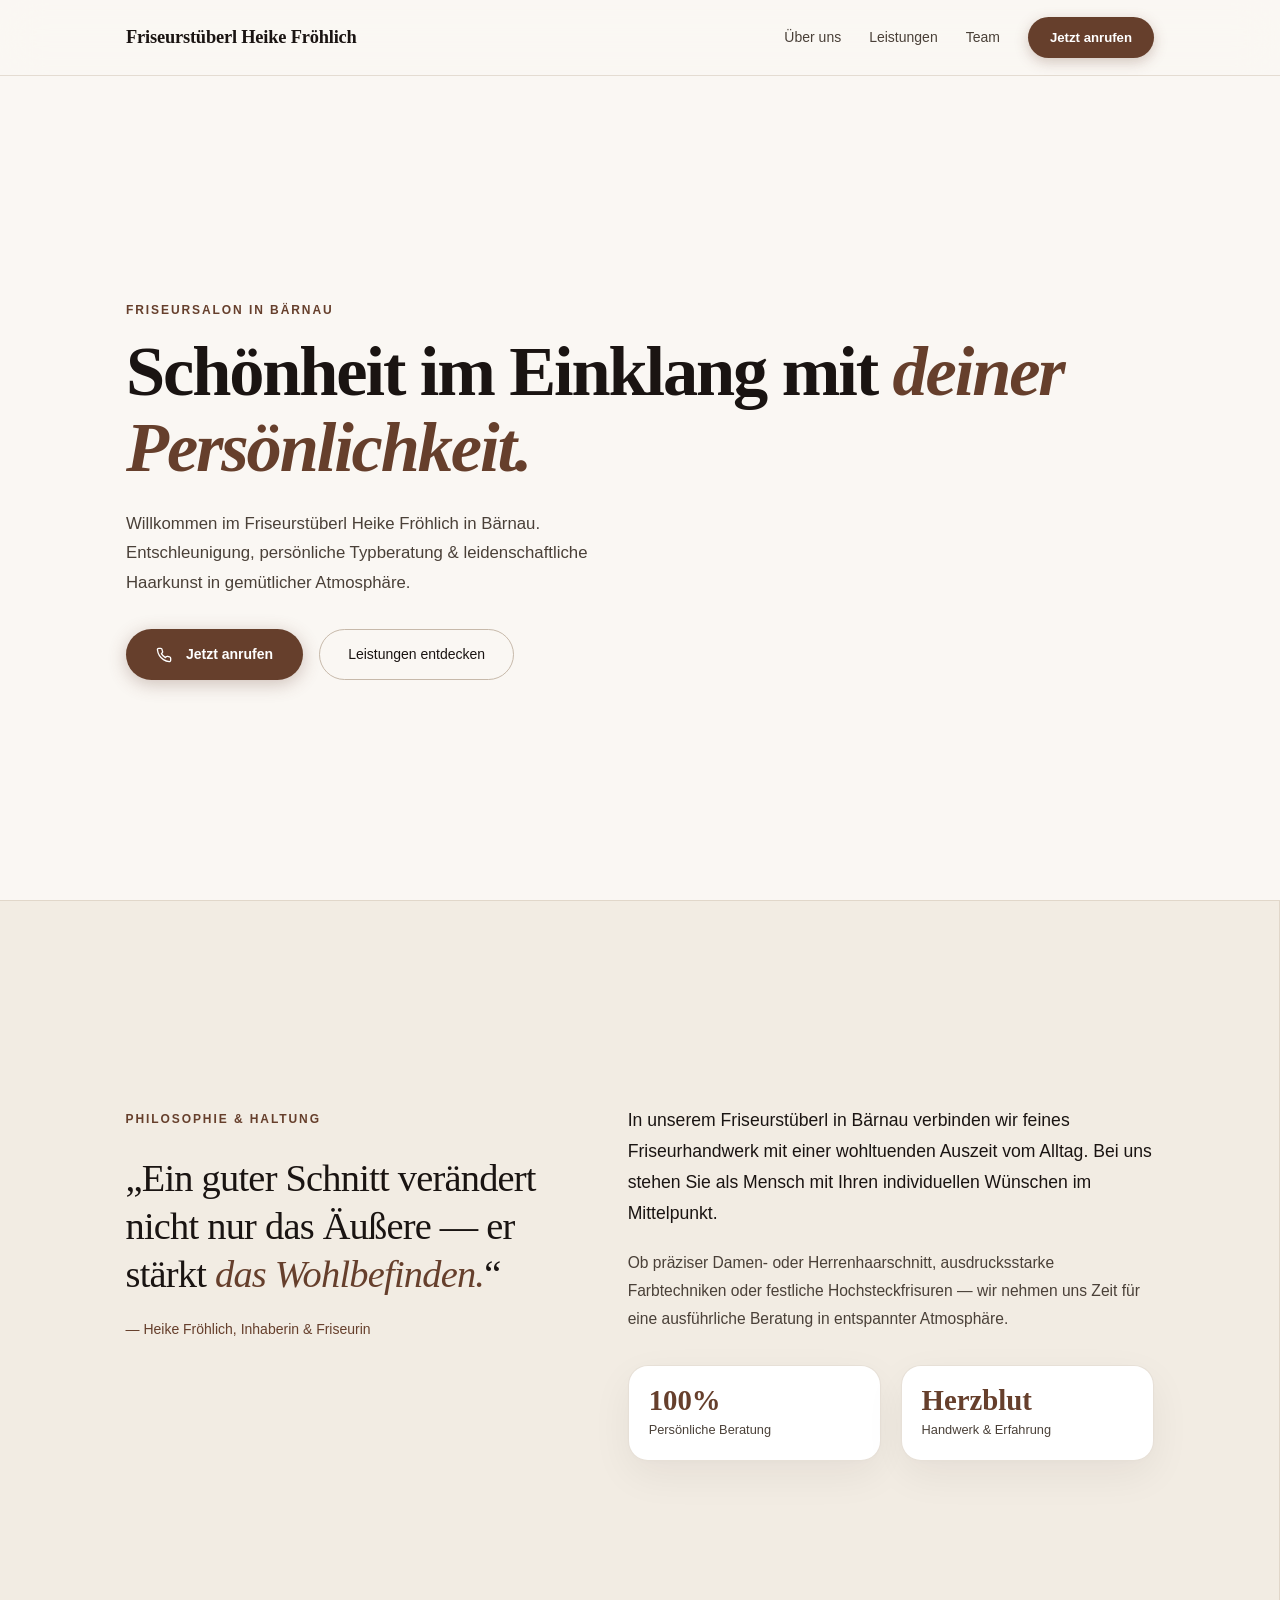
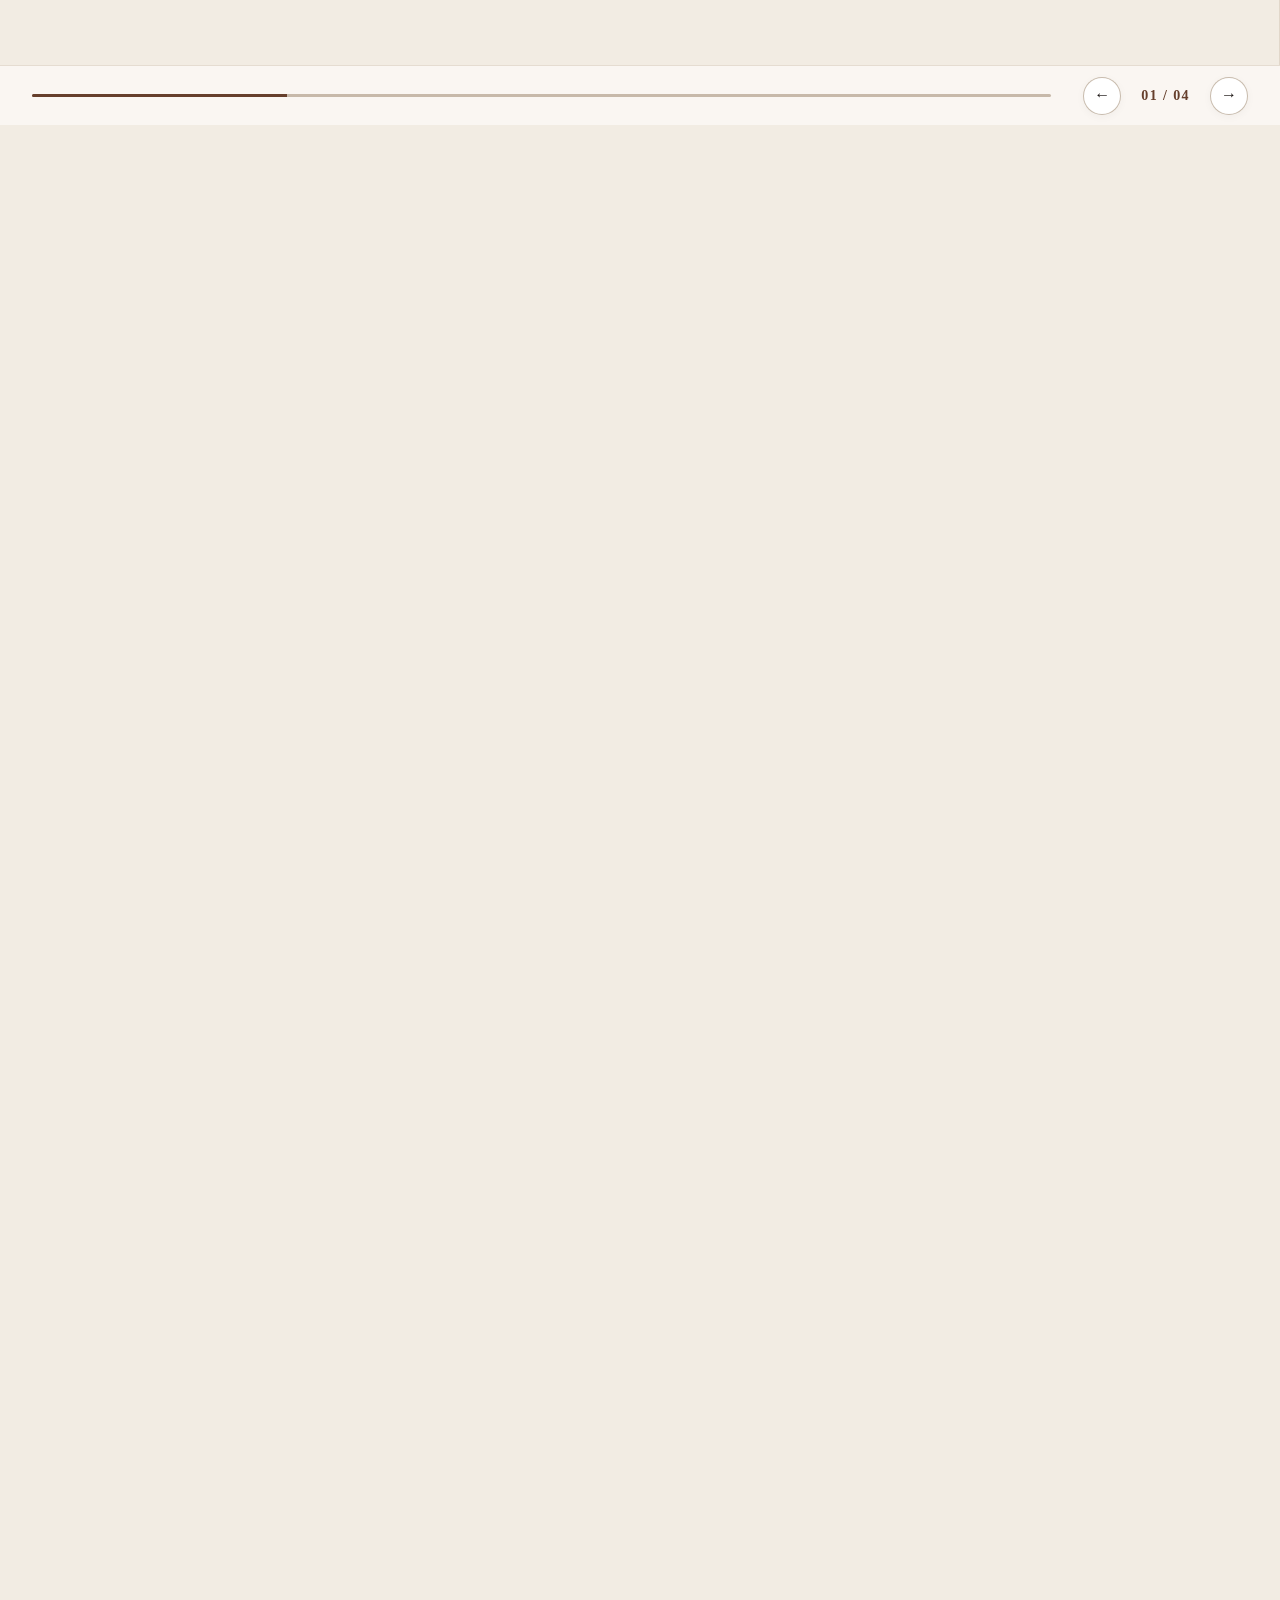
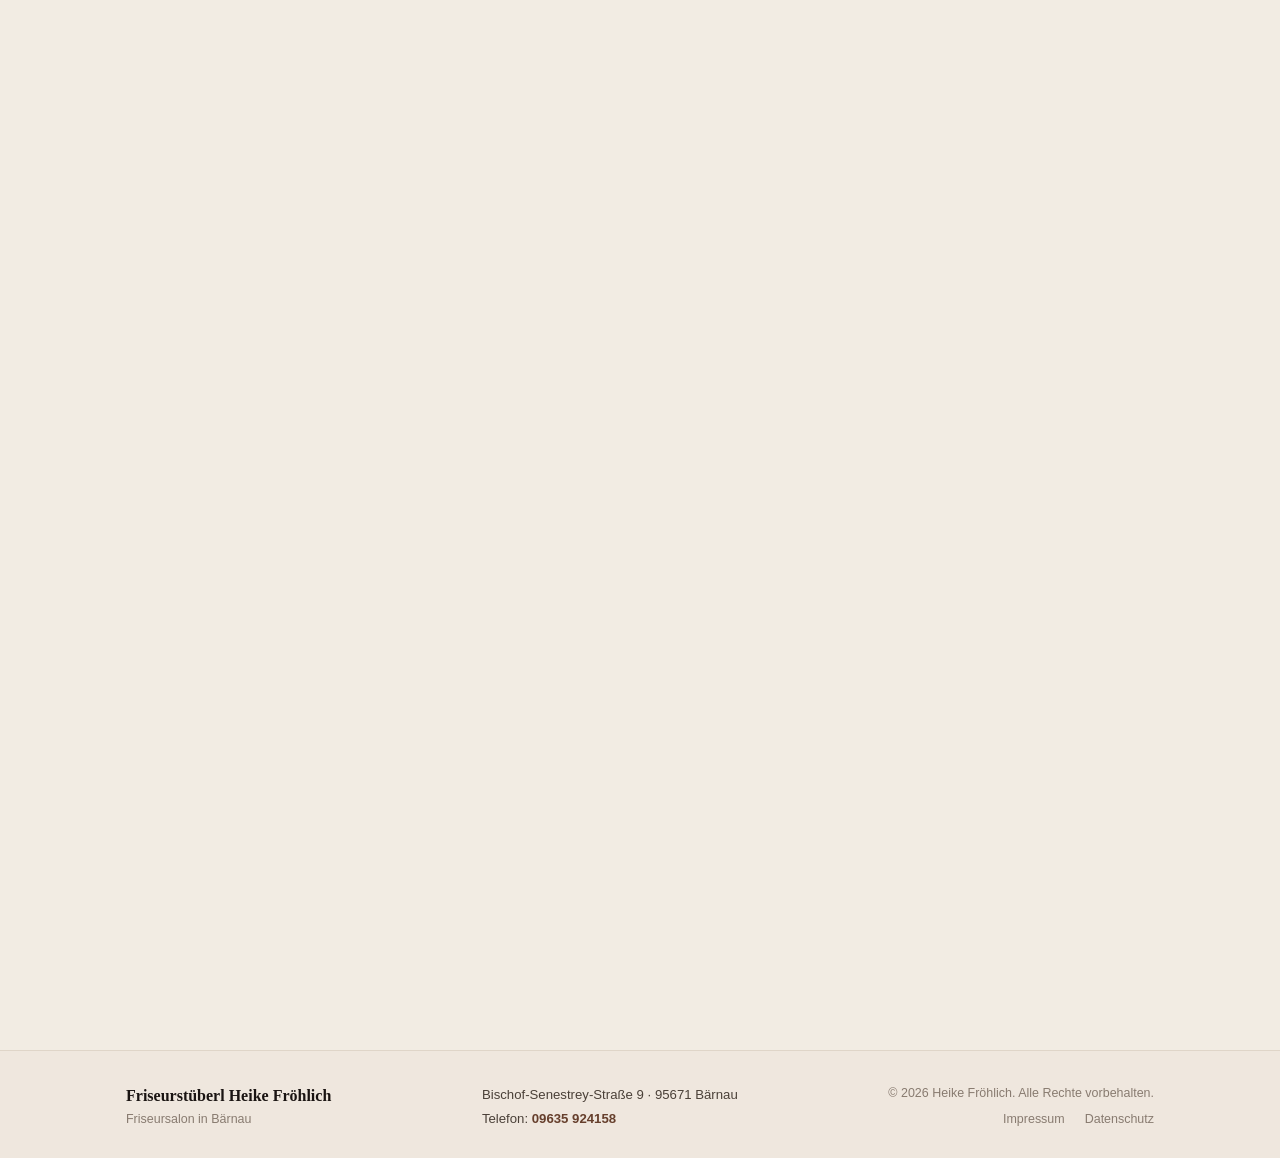
==== index.html @ 5df93d1e "fix(fonts): match exact file names with fallback url paths and bump CSS cache to v=4.1" ====
<!DOCTYPE html>
<html lang="de" dir="ltr" class="scroll-smooth">

<head>
  <meta charset="UTF-8" />
  <meta name="viewport" content="width=device-width, initial-scale=1.0" />
  <meta name="theme-color" content="#ECE7E2" />
  <title>Friseurstüberl Heike Fröhlich – Friseursalon in Bärnau</title>
  <meta name="description"
    content="Friseurstüberl Heike Fröhlich in Bärnau. Präzise Haarschnitte, elegante Colorierung &amp; persönliche Beratung im gemütlichen Friseursalon." />
  <meta name="robots" content="index, follow" />
  <link rel="canonical" href="https://www.friseurstueberl-froehlich.de/" />
  <link rel="icon" type="image/svg+xml" href="data:image/svg+xml,%3Csvg xmlns='http://www.w3.org/2000/svg' viewBox='0 0 24 24' fill='none' stroke='%23663F2C' stroke-width='2' stroke-linecap='round' stroke-linejoin='round'%3E%3Ccircle cx='6' cy='6' r='3'/%3E%3Ccircle cx='6' cy='18' r='3'/%3E%3Cline x1='20' y1='4' x2='8.12' y2='15.88'/%3E%3Cline x1='14.47' y1='14.47' x2='20' y2='20'/%3E%3Cline x1='8.12' y1='8.12' x2='12' y2='12'/%3E%3C/svg%3E" />
  <meta property="og:type" content="website" />
  <meta property="og:title" content="Friseurstüberl Heike Fröhlich – Bärnau" />
  <meta property="og:description" content="Ihr persönlicher Friseursalon in Bärnau. Präzise Haarschnitte, elegante Colorierung &amp; persönliche Beratung." />
  <meta property="og:url" content="https://www.friseurstueberl-froehlich.de/" />
  <meta property="og:site_name" content="Friseurstüberl Heike Fröhlich" />
  <meta property="og:image" content="https://www.friseurstueberl-froehlich.de/img/salon_hero.webp" />
  <meta property="og:locale" content="de_DE" />



  <script type="application/ld+json">
  {
    "@context":"https://schema.org",
    "@type":["LocalBusiness","HairSalon"],
    "name":"Friseurstüberl Heike Fröhlich",
    "telephone":"+499635924158",
    "address":{"@type":"PostalAddress","streetAddress":"Bischof-Senestrey-Straße 9","addressLocality":"Bärnau","postalCode":"95671","addressCountry":"DE"},
    "openingHoursSpecification":[
      {"@type":"OpeningHoursSpecification","dayOfWeek":["Tuesday","Wednesday"],"opens":"08:00","closes":"18:00"},
      {"@type":"OpeningHoursSpecification","dayOfWeek":["Thursday","Friday"],"opens":"08:00","closes":"20:00"},
      {"@type":"OpeningHoursSpecification","dayOfWeek":"Saturday","opens":"07:30","closes":"13:00"}
    ]
  }
  </script>

  <link rel="preload" href="style.min.css?v=4.1" as="style" />
  <link rel="stylesheet" href="style.min.css?v=4.1" />
</head>

<body>

  <!-- ══════════════════════════════════════
       INITIAL LOADER (CLEAN SILVER SCISSORS)
  ══════════════════════════════════════ -->
  <div id="loader" class="loader" aria-hidden="true">
    <div class="loader-content">
      <div class="silver-scissors-anim">
        <svg class="silver-scissors-svg" viewBox="0 0 64 64" fill="none" xmlns="http://www.w3.org/2000/svg">
          <defs>
            <linearGradient id="silverBlade" x1="0%" y1="0%" x2="100%" y2="100%">
              <stop offset="0%" stop-color="#FFFFFF" />
              <stop offset="25%" stop-color="#E8E8E8" />
              <stop offset="50%" stop-color="#C0C0C0" />
              <stop offset="75%" stop-color="#8E8E8E" />
              <stop offset="100%" stop-color="#555555" />
            </linearGradient>
            <linearGradient id="silverHandle" x1="0%" y1="0%" x2="100%" y2="100%">
              <stop offset="0%" stop-color="#FFFFFF" />
              <stop offset="40%" stop-color="#D0D0D0" />
              <stop offset="80%" stop-color="#888888" />
              <stop offset="100%" stop-color="#444444" />
            </linearGradient>
            <filter id="silverDropShadow" x="-20%" y="-20%" width="140%" height="140%">
              <feDropShadow dx="0" dy="2" stdDeviation="1.5" flood-color="#000000" flood-opacity="0.18" />
            </filter>
          </defs>

          <!-- Left Arm -->
          <g class="blade-left">
            <path d="M 32 32 L 56 12 C 57.5 10.5 59 11.5 58 13.5 L 35 35 Z" fill="url(#silverBlade)"
              filter="url(#silverDropShadow)" />
            <path d="M 32 32 L 56 12 L 46 25 Z" fill="#FFFFFF" opacity="0.45" />
            <path d="M 32 32 L 18 46 L 14 42 L 28 28 Z" fill="url(#silverHandle)" />
            <circle cx="12" cy="50" r="7.5" stroke="url(#silverHandle)" stroke-width="2.8" fill="none"
              filter="url(#silverDropShadow)" />
            <circle cx="12" cy="50" r="6.1" stroke="#FFFFFF" stroke-width="0.7" fill="none" opacity="0.6" />
            <path d="M 6 55 Q 3 58 2 59" stroke="url(#silverHandle)" stroke-width="2" stroke-linecap="round"
              fill="none" />
          </g>

          <!-- Right Arm -->
          <g class="blade-right">
            <path d="M 32 32 L 56 52 C 57.5 53.5 59 52.5 58 50.5 L 35 29 Z" fill="url(#silverBlade)"
              filter="url(#silverDropShadow)" />
            <path d="M 32 32 L 56 52 L 46 39 Z" fill="#FFFFFF" opacity="0.45" />
            <path d="M 32 32 L 18 18 L 14 22 L 28 36 Z" fill="url(#silverHandle)" />
            <circle cx="12" cy="14" r="7.5" stroke="url(#silverHandle)" stroke-width="2.8" fill="none"
              filter="url(#silverDropShadow)" />
            <circle cx="12" cy="14" r="6.1" stroke="#FFFFFF" stroke-width="0.7" fill="none" opacity="0.6" />
          </g>

          <!-- Pivot Screw Pin -->
          <circle cx="32" cy="32" r="2.8" fill="url(#silverHandle)" stroke="#333" stroke-width="0.7" />
          <circle cx="32" cy="32" r="1.1" fill="#1F1A17" />
        </svg>
      </div>
      <span class="loader-brand">Friseurstüberl Heike Fröhlich</span>
      <div class="loader-line-track">
        <div class="loader-line-fill"></div>
      </div>
    </div>
  </div>

  <!-- ══════════════════════════════════════
       GLASSMORPHISM HEADER
  ══════════════════════════════════════ -->
  <header class="header" id="site-header" role="banner">
    <div class="container header-row">
      <a href="index.html" class="logo" aria-label="Friseurstüberl Heike Fröhlich – Startseite">
        <span class="logo-name">Friseurstüberl Heike Fröhlich</span>
      </a>

      <nav class="main-nav" id="nav-menu">
        <a href="#ueber-uns" class="nav-link">Über uns</a>
        <a href="#leistungen" class="nav-link">Leistungen</a>
        <a href="#team" class="nav-link">Team</a>
        <a href="#termin" class="nav-cta">Jetzt anrufen</a>
      </nav>

      <button class="burger" id="burger" aria-label="Menü öffnen" aria-expanded="false" aria-controls="nav-menu">
        <span></span><span></span><span></span>
      </button>
    </div>
  </header>

  <nav class="mobile-drawer" id="mobile-drawer" aria-label="Mobiles Menü">
    <div class="mobile-drawer-header">
      <span class="mobile-drawer-brand">Friseurstüberl Heike Fröhlich</span>
      <button class="mobile-drawer-close" id="mobile-close" aria-label="Menü schließen">&times;</button>
    </div>
    <div class="mobile-drawer-body">
      <a href="#ueber-uns" class="mobile-nav-link">Über uns</a>
      <a href="#leistungen" class="mobile-nav-link">Leistungen</a>
      <a href="#team" class="mobile-nav-link">Team</a>
      <a href="tel:+499635924158" class="btn-primary mobile-nav-cta"><svg viewBox="0 0 24 24" width="16" height="16" fill="none" stroke="currentColor" stroke-width="2" stroke-linecap="round" stroke-linejoin="round" style="display:inline-block; vertical-align:-2px; margin-right:6px;"><path d="M22 16.92v3a2 2 0 0 1-2.18 2 19.79 19.79 0 0 1-8.63-3.07 19.5 19.5 0 0 1-6-6 19.79 19.79 0 0 1-3.07-8.67A2 2 0 0 1 4.11 2h3a2 2 0 0 1 2 1.72 12.84 12.84 0 0 0 .7 2.81 2 2 0 0 1-.45 2.11L8.09 9.91a16 16 0 0 0 6 6l1.27-1.27a2 2 0 0 1 2.11-.45 12.84 12.84 0 0 0 2.81.7A2 2 0 0 1 22 16.92z"/></svg>09635 924158 anrufen</a>
    </div>
    <div class="mobile-drawer-footer">
      <p class="mobile-drawer-address">Bischof-Senestrey-Straße 9 · 95671 Bärnau</p>
      <p class="mobile-drawer-phone">Telefon: <a href="tel:+499635924158">09635 924158</a></p>
    </div>
  </nav>

  <main>

    <!-- ══════════════════════════════════════
         SECTION 1: HERO (ASYMMETRIC EDITORIAL)
    ══════════════════════════════════════ -->
    <section class="hero-editorial" id="hero" aria-labelledby="hero-h">
      <div class="container">
        <div class="hero-editorial-text js-reveal">
          <span class="section-tag hero-tag">Friseursalon in Bärnau</span>
          <h1 id="hero-h" class="hero-editorial-title">
            Schönheit im Einklang mit <em>deiner Persönlichkeit.</em>
          </h1>
          <p class="hero-editorial-teaser">
            Willkommen im Friseurstüberl Heike Fröhlich in Bärnau. Entschleunigung, persönliche Typberatung &amp; leidenschaftliche Haarkunst in gemütlicher Atmosphäre.
          </p>
          <div class="hero-editorial-actions">
            <a href="tel:+499635924158" class="btn-primary"><svg viewBox="0 0 24 24" width="16" height="16" fill="none" stroke="currentColor" stroke-width="2" stroke-linecap="round" stroke-linejoin="round" style="display:inline-block; vertical-align:-2px; margin-right:6px;"><path d="M22 16.92v3a2 2 0 0 1-2.18 2 19.79 19.79 0 0 1-8.63-3.07 19.5 19.5 0 0 1-6-6 19.79 19.79 0 0 1-3.07-8.67A2 2 0 0 1 4.11 2h3a2 2 0 0 1 2 1.72 12.84 12.84 0 0 0 .7 2.81 2 2 0 0 1-.45 2.11L8.09 9.91a16 16 0 0 0 6 6l1.27-1.27a2 2 0 0 1 2.11-.45 12.84 12.84 0 0 0 2.81.7A2 2 0 0 1 22 16.92z"/></svg>Jetzt anrufen</a>
            <a href="#leistungen" class="btn-ghost">Leistungen entdecken</a>
          </div>
        </div>
      </div>
    </section>

    <!-- ══════════════════════════════════════
         PINNED HORIZONTAL SCROLL CONTAINER (SWIPE EXPERIENCE)
    ══════════════════════════════════════ -->
    <div class="horizontal-pin-container" id="horizontal-pin-container">
      <div class="horizontal-sticky-box" id="horizontal-sticky-box">
        <div class="horizontal-scroll-track" id="horizontal-track">

          <!-- PANEL 1: ÜBER UNS -->
          <section class="horizontal-panel" id="ueber-uns" aria-labelledby="about-h">
            <div class="container">
              <div class="editorial-split">
                <div class="split-left js-reveal">
                  <span class="section-tag">Philosophie &amp; Haltung</span>
                  <h2 id="about-h" class="sticky-statement">
                    „Ein guter Schnitt verändert nicht nur das Äußere — er stärkt <em>das Wohlbefinden.</em>“
                  </h2>
                  <p class="statement-signature">— Heike Fröhlich, Inhaberin &amp; Friseurin</p>
                </div>

                <div class="split-right js-reveal">
                  <p class="narrative-lead">
                    In unserem Friseurstüberl in Bärnau verbinden wir feines Friseurhandwerk mit einer wohltuenden Auszeit vom Alltag. Bei uns stehen Sie als Mensch mit Ihren individuellen Wünschen im Mittelpunkt.
                  </p>
                  <p class="narrative-body">
                    Ob präziser Damen- oder Herrenhaarschnitt, ausdrucksstarke Farbtechniken oder festliche Hochsteckfrisuren — wir nehmen uns Zeit für eine ausführliche Beratung in entspannter Atmosphäre.
                  </p>

                  <div class="stats-row">
                    <div class="stat-card js-stagger">
                      <span class="stat-big">100%</span>
                      <span class="stat-label">Persönliche Beratung</span>
                    </div>
                    <div class="stat-card js-stagger">
                      <span class="stat-big">Herzblut</span>
                      <span class="stat-label">Handwerk &amp; Erfahrung</span>
                    </div>
                  </div>
                </div>
              </div>
            </div>
          </section>

          <!-- PANEL 2: LEISTUNGEN -->
          <section class="horizontal-panel" id="leistungen" aria-labelledby="svc-h">
            <div class="container">
              <div class="section-head js-reveal">
                <span class="section-tag">Portfolio</span>
                <h2 id="svc-h">Unsere <em>Leistungen.</em></h2>
                <p class="section-desc">Ausgewähltes Friseurhandwerk — Alle Preise auf Anfrage.</p>
              </div>

              <!-- Banner mit Preise auf Anfrage -->
              <div class="pricing-notice-banner js-reveal">
                <span class="notice-icon"><svg viewBox="0 0 24 24" width="20" height="20" fill="none" stroke="currentColor" stroke-width="1.8" stroke-linecap="round" stroke-linejoin="round"><circle cx="12" cy="12" r="10"/><line x1="12" y1="16" x2="12" y2="12"/><line x1="12" y1="8" x2="12.01" y2="8"/></svg></span>
                <div class="notice-text">
                  <strong>Preise auf Anfrage</strong>
                  <p>Genaue Preisinformationen zu allen Behandlungen geben wir Ihnen gerne vorab telefonisch unter 09635 924158 oder direkt bei Ihrer persönlichen Beratung im Salon.</p>
                </div>
              </div>

              <div class="services-clean-grid">
                <article class="service-card-clean js-stagger">
                  <span class="service-card-tag">Damen &amp; Styling</span>
                  <h3>Damen Styling &amp; Präzisionsschnitt</h3>
                  <p class="service-card-desc">
                    Ausführliche Typberatung, entspannende Kopfmassage, Waschen mit Pflegeritual, präziser Haarschnitt und Föhnstyling.
                  </p>
                  <div class="service-card-footer">
                    <span class="service-price">Preis auf Anfrage</span>
                  </div>
                </article>

                <article class="service-card-clean js-stagger">
                  <span class="service-card-tag">Barbering</span>
                  <h3>Herren Haarschnitt</h3>
                  <p class="service-card-desc">Waschen, klassischer oder moderner Haarschnitt, Konturenpflege und individuelles Finish.</p>
                  <div class="service-card-footer">
                    <span class="service-price">Preis auf Anfrage</span>
                  </div>
                </article>

                <article class="service-card-clean js-stagger">
                  <span class="service-card-tag">Farbkunst</span>
                  <h3>Colorierung &amp; Nuancierung</h3>
                  <p class="service-card-desc">Schonende Glanzfarben, Ansatzfärben, Balayage &amp; moderne Strähnentechniken.</p>
                  <div class="service-card-footer">
                    <span class="service-price">Preis auf Anfrage</span>
                  </div>
                </article>

                <article class="service-card-clean js-stagger">
                  <span class="service-card-tag">Event</span>
                  <h3>Braut- &amp; Fest-Styling</h3>
                  <p class="service-card-desc">Festliche Hochsteckfrisuren &amp; Styling inklusive Probetermin im Salon.</p>
                  <div class="service-card-footer">
                    <span class="service-price">Preis auf Anfrage</span>
                  </div>
                </article>

                <article class="service-card-clean js-stagger">
                  <span class="service-card-tag">Service</span>
                  <h3>Hausbesuche</h3>
                  <p class="service-card-desc">Auf Wunsch betreuen wir Senioren &amp; besondere Anlässe auch direkt bei Ihnen zu Hause.</p>
                  <div class="service-card-footer">
                    <span class="service-price">Preis auf Anfrage</span>
                  </div>
                </article>
              </div>
            </div>
          </section>

          <!-- PANEL 3: TEAM -->
          <section class="horizontal-panel" id="team" aria-labelledby="team-h">
            <div class="container">
              <div class="section-head js-reveal">
                <span class="section-tag">Unser Team</span>
                <h2 id="team-h">Wer <em>uns ausmacht.</em></h2>
                <p class="section-desc">Heike Fröhlich und ihre Angestellte sorgen mit viel Erfahrung und Herzblut für Ihren Wohlfühlmoment.</p>
              </div>

              <div class="team-cards-grid">
                <article class="bespoke-team-card group js-reveal">
                  <div class="team-media-wrap team-media-wrap--silhouette">
                    <svg class="team-silhouette-icon" viewBox="0 0 24 24" fill="currentColor" xmlns="http://www.w3.org/2000/svg">
                      <path d="M12 12c2.76 0 5-2.24 5-5s-2.24-5-5-5-5 2.24-5 5 2.24 5 5 5zm0 2c-3.33 0-10 1.67-10 5v3h20v-3c0-3.33-6.67-5-10-5z"/>
                    </svg>
                  </div>
                  <div class="team-meta">
                    <span class="team-role">Inhaberin &amp; Friseurin</span>
                    <h3>Heike Fröhlich</h3>
                    <p class="team-detail">Seit vielen Jahren führt Heike das Friseurstüberl mit viel Herzblut und persönlicher Beratung.</p>
                  </div>
                </article>

                <article class="bespoke-team-card group js-reveal">
                  <div class="team-media-wrap team-media-wrap--silhouette">
                    <svg class="team-silhouette-icon" viewBox="0 0 24 24" fill="currentColor" xmlns="http://www.w3.org/2000/svg">
                      <path d="M12 12c2.76 0 5-2.24 5-5s-2.24-5-5-5-5 2.24-5 5 2.24 5 5 5zm0 2c-3.33 0-10 1.67-10 5v3h20v-3c0-3.33-6.67-5-10-5z"/>
                    </svg>
                  </div>
                  <div class="team-meta">
                    <span class="team-role">Friseurin</span>
                    <h3>Salon-Mitarbeiterin</h3>
                    <p class="team-detail">Unterstützt Heike tatkräftig im Salon und sorgt mit Fachwissen und Freundlichkeit für Ihr perfektes Styling.</p>
                  </div>
                </article>
              </div>
            </div>
          </section>

          <!-- PANEL 4: TERMIN VEREINBAREN (NUR ANRUFEN) -->
          <section class="horizontal-panel" id="termin" aria-labelledby="contact-h">
            <div class="container">
              <div class="boutique-call-only-layout js-reveal">
                <div class="call-hero-card">
                  <div>
                    <span class="section-tag">Terminvereinbarung</span>
                    <h2 id="contact-h">Wir freuen uns <em>auf Ihren Anruf.</em></h2>
                    <p class="call-lead-text">
                      Termine vergeben wir ausschließlich persönlich am Telefon. So können wir Sie direkt optimal beraten und Ihre Wunschzeit perfekt abstimmen.
                    </p>
                  </div>

                  <a href="tel:+499635924158" class="direct-call-cta" aria-label="Jetzt im Friseurstüberl anrufen">
                    <div class="call-icon-circle">
                      <svg viewBox="0 0 24 24" width="28" height="28" fill="none" stroke="currentColor" stroke-width="2" stroke-linecap="round" stroke-linejoin="round">
                        <path d="M22 16.92v3a2 2 0 0 1-2.18 2 19.79 19.79 0 0 1-8.63-3.07 19.5 19.5 0 0 1-6-6 19.79 19.79 0 0 1-3.07-8.67A2 2 0 0 1 4.11 2h3a2 2 0 0 1 2 1.72 12.84 12.84 0 0 0 .7 2.81 2 2 0 0 1-.45 2.11L8.09 9.91a16 16 0 0 0 6 6l1.27-1.27a2 2 0 0 1 2.11-.45 12.84 12.84 0 0 0 2.81.7A2 2 0 0 1 22 16.92z"/>
                      </svg>
                    </div>
                    <div class="call-info">
                      <span class="call-lbl">Telefonische Terminvereinbarung</span>
                      <span class="call-number">09635 924158</span>
                      <span class="call-sub">Klicken, um direkt auf dem Smartphone anzurufen</span>
                    </div>
                  </a>

                  <div class="salon-details-grid">
                    <div class="detail-box">
                      <h4>Öffnungszeiten</h4>
                      <ul>
                        <li><span>Dienstag &amp; Mittwoch</span><span>08:00 – 18:00</span></li>
                        <li class="hl-day"><span>Donnerstag &amp; Freitag</span><span>08:00 – 20:00</span></li>
                        <li><span>Samstag</span><span>07:30 – 13:00</span></li>
                      </ul>
                    </div>
                    <div class="detail-box">
                      <h4>Salon Adresse</h4>
                      <p class="address-p">
                        <strong>Friseurstüberl Heike Fröhlich</strong><br>
                        Bischof-Senestrey-Straße 9<br>
                        95671 Bärnau
                      </p>
                      <a href="https://maps.google.com/?q=Bischof-Senestrey-Straße+9+95671+Bärnau" target="_blank" rel="noopener" class="map-link">Google Maps Route →</a>
                    </div>
                  </div>
                </div>
              </div>
            </div>
          </section>

        </div>

        <!-- HORIZONTAL SCROLL CONTROLS -->
        <div class="horizontal-nav-bar">
          <div class="horizontal-progress" aria-hidden="true">
            <div class="horizontal-progress-fill" id="h-progress"></div>
          </div>
          <div class="horizontal-controls">
            <button class="h-nav-btn" id="h-prev" aria-label="Vorherige Sektion">←</button>
            <span class="h-step-indicator" id="h-step">01 / 04</span>
            <button class="h-nav-btn" id="h-next" aria-label="Nächste Sektion">→</button>
          </div>
        </div>
      </div>
    </div>

  </main>

  <!-- ══════════════════════════════════════
       FOOTER
  ══════════════════════════════════════ -->
  <footer class="footer" role="contentinfo">
    <div class="container footer-grid">
      <div class="footer-col footer-col-brand">
        <p class="footer-brand-title">Friseurstüberl Heike Fröhlich</p>
        <p class="footer-tagline">Friseursalon in Bärnau</p>
      </div>

      <div class="footer-col footer-col-address">
        <address class="footer-address-text">
          <span>Bischof-Senestrey-Straße 9 · 95671 Bärnau</span>
          <span class="footer-phone">Telefon: <a href="tel:+499635924158">09635 924158</a></span>
        </address>
      </div>

      <div class="footer-col footer-col-meta">
        <p class="footer-copy">&copy; <span id="yr">2026</span> Heike Fröhlich. Alle Rechte vorbehalten.</p>
        <div class="footer-links">
          <a href="impressum.html">Impressum</a>
          <a href="datenschutz.html">Datenschutz</a>
        </div>
      </div>
    </div>
  </footer>

  <!-- Mobile Floating Call Button (Bottom-Left) -->
  <a href="tel:+499635924158" class="mobile-float-call" aria-label="Jetzt im Friseurstüberl anrufen">
    <svg viewBox="0 0 24 24" width="22" height="22" fill="none" stroke="currentColor" stroke-width="2.2" stroke-linecap="round" stroke-linejoin="round">
      <path d="M22 16.92v3a2 2 0 0 1-2.18 2 19.79 19.79 0 0 1-8.63-3.07 19.5 19.5 0 0 1-6-6 19.79 19.79 0 0 1-3.07-8.67A2 2 0 0 1 4.11 2h3a2 2 0 0 1 2 1.72 12.84 12.84 0 0 0 .7 2.81 2 2 0 0 1-.45 2.11L8.09 9.91a16 16 0 0 0 6 6l1.27-1.27a2 2 0 0 1 2.11-.45 12.84 12.84 0 0 0 2.81.7A2 2 0 0 1 22 16.92z"/>
    </svg>
    <span>Jetzt anrufen</span>
  </a>

  <script src="main.js?v=4.0" defer></script>
</body>

</html>
---- style.min.css ----
@font-face{font-family:'Playfair Display';src:url('fonts/PlayfairDisplay-Regular.woff2') format('woff2'),url('/fonts/PlayfairDisplay-Regular.woff2') format('woff2');font-weight:400;font-style:normal;font-display:swap}@font-face{font-family:'Playfair Display';src:url('fonts/PlayfairDisplay-Italic.woff2') format('woff2'),url('/fonts/PlayfairDisplay-Italic.woff2') format('woff2');font-weight:400;font-style:italic;font-display:swap}@font-face{font-family:'Playfair Display';src:url('fonts/PlayfairDisplay-SemiBold.woff2') format('woff2'),url('/fonts/PlayfairDisplay-SemiBold.woff2') format('woff2');font-weight:600;font-style:normal;font-display:swap}@font-face{font-family:'Playfair Display';src:url('fonts/PlayfairDisplay-Bold.woff2') format('woff2'),url('/fonts/PlayfairDisplay-Bold.woff2') format('woff2');font-weight:700;font-style:normal;font-display:swap}@font-face{font-family:'Inter';src:url('fonts/Inter-Regular.woff2') format('woff2'),url('/fonts/Inter-Regular.woff2') format('woff2');font-weight:400;font-style:normal;font-display:swap}@font-face{font-family:'Inter';src:url('fonts/Inter-Medium.woff2') format('woff2'),url('/fonts/Inter-Medium.woff2') format('woff2');font-weight:500;font-style:normal;font-display:swap}@font-face{font-family:'Inter';src:url('fonts/Inter-SemiBold.woff2') format('woff2'),url('/fonts/Inter-SemiBold.woff2') format('woff2');font-weight:600;font-style:normal;font-display:swap}@font-face{font-family:'Inter';src:url('fonts/Inter-Bold.woff2') format('woff2'),url('/fonts/Inter-Bold.woff2') format('woff2');font-weight:700;font-style:normal;font-display:swap}:root{--bg:#FAF7F3;--bg-subtle:#F2ECE3;--surface:#FFFFFF;--surface-hover:#FDFBF8;--surface-trans:rgba(255,255,255,0.88);--border:rgba(212,198,183,0.55);--border-strong:rgba(182,164,146,0.75);--border-focus:#663F2C;--text-head:#1A1412;--text-body:#4A4038;--text-muted:#887B70;--accent:#663F2C;--accent-hover:#4E2E1F;--accent-soft:rgba(102,63,44,0.08);--font-serif:'Playfair Display',Georgia,'Times New Roman',serif;--font-sans:'Inter',-apple-system,BlinkMacSystemFont,'Segoe UI',Roboto,sans-serif;--r-card:1.25rem;--r-full:9999px;--ease-out:cubic-bezier(0.16,1,0.3,1);--shadow:0 14px 40px rgba(26,20,18,0.06),0 2px 8px rgba(0,0,0,0.02);--shadow-lg:0 22px 55px rgba(26,20,18,0.1)}*,*::before,*::after{box-sizing:border-box;margin:0;padding:0}html{scroll-behavior:smooth;font-size:16px}body{font-family:var(--font-sans);font-size:1rem;line-height:1.65;color:var(--text-body);background-color:var(--bg);-webkit-font-smoothing:antialiased;-moz-osx-font-smoothing:grayscale;overflow-x:hidden}a{color:inherit;text-decoration:none}ul,ol{list-style:none}address{font-style:normal}button{cursor:pointer;border:none;background:none;font:inherit}img{display:block;max-width:100%;height:auto}.container,.hero-asymmetric-grid > *,.editorial-split > *,.team-cards-grid > *,.services-clean-grid > *,.boutique-contact-layout > *{min-width:0}:focus-visible{outline:2px solid var(--accent);outline-offset:3px;border-radius:4px}.hp-field{position:absolute;left:-9999px;width:0;height:0;overflow:hidden;visibility:hidden;pointer-events:none}.container{width:100%;max-width:1140px;margin-inline:auto;padding-inline:clamp(1.25rem,5vw,3.5rem)}.header{position:sticky;top:0;z-index:100;height:76px;display:flex;align-items:center;background:#FAF7F3;background:rgba(250,247,243,0.88);backdrop-filter:blur(20px) saturate(180%);-webkit-backdrop-filter:blur(20px) saturate(180%);border-bottom:1px solid var(--border)}.header-row{display:flex;align-items:center;justify-content:space-between;gap:1.5rem}.logo{display:flex;align-items:center;gap:0.75rem;transition:opacity 0.2s}.logo:hover{opacity:0.85}.logo-name{font-family:var(--font-serif);font-size:1.15rem;font-weight:600;color:var(--text-head);letter-spacing:-0.01em;white-space:nowrap}.main-nav{display:flex;align-items:center;gap:1.75rem}.nav-link{font-size:0.875rem;font-weight:500;color:var(--text-body);position:relative;padding:4px 0;transition:color 0.2s}.nav-link::after{content:'';position:absolute;bottom:0;left:0;width:0;height:1.5px;background:var(--accent);transition:width 0.25s var(--ease-out)}.nav-link:hover{color:var(--text-head)}.nav-link:hover::after,.nav-link.active::after{width:100%}.nav-link.active{color:var(--text-head)}.nav-cta{padding:10px 22px;background:var(--accent);color:#ffffff;font-size:0.825rem;font-weight:600;border-radius:var(--r-full);transition:background 0.2s,transform 0.15s,box-shadow 0.2s;box-shadow:0 4px 14px rgba(107,66,52,0.28);white-space:nowrap}.nav-cta:hover{background:var(--accent-hover);transform:translateY(-1px);box-shadow:0 6px 20px rgba(107,66,52,0.38)}.burger{display:none;flex-direction:column;gap:5px;width:36px;height:36px;justify-content:center}.burger span{display:block;height:1.5px;width:100%;background:var(--text-head);border-radius:var(--r-full);transition:transform 0.25s var(--ease-out),opacity 0.2s}.burger[aria-expanded="true"] span:nth-child(1){transform:translateY(6.5px) rotate(45deg)}.burger[aria-expanded="true"] span:nth-child(2){opacity:0}.burger[aria-expanded="true"] span:nth-child(3){transform:translateY(-6.5px) rotate(-45deg)}.btn-primary{display:inline-flex;align-items:center;justify-content:center;gap:0.5rem;padding:14px 30px;background:var(--accent);color:#ffffff;font-family:var(--font-sans);font-size:0.875rem;font-weight:600;border-radius:var(--r-full);border:none;cursor:pointer;transition:background 0.2s,transform 0.15s,box-shadow 0.2s;box-shadow:0 4px 18px rgba(107,66,52,0.3);white-space:nowrap}.btn-primary:hover{background:var(--accent-hover);transform:translateY(-2px);box-shadow:0 8px 26px rgba(107,66,52,0.42)}.btn-ghost{display:inline-flex;align-items:center;justify-content:center;padding:13px 28px;background:transparent;color:var(--text-head);font-size:0.875rem;font-weight:500;border-radius:var(--r-full);border:1.5px solid var(--border-strong);transition:border-color 0.2s,color 0.2s,transform 0.15s}.btn-ghost:hover{border-color:var(--accent);color:var(--accent);transform:translateY(-2px)}.section{padding-block:clamp(4rem,10vh,7rem)}.section-bordered{border-top:1px solid var(--border);border-bottom:1px solid var(--border);background:var(--bg-subtle)}.section-head{margin-bottom:3rem}.section-tag{display:inline-block;font-size:0.75rem;font-weight:600;letter-spacing:0.16em;text-transform:uppercase;color:var(--accent);margin-bottom:0.75rem}h2{font-family:var(--font-serif);font-size:clamp(2rem,4.5vw,3.2rem);font-weight:600;letter-spacing:-0.02em;line-height:1.15;color:var(--text-head)}h2 em{font-style:italic;color:var(--accent)}.section-desc{font-size:1rem;color:var(--text-body);max-width:560px;margin-top:0.75rem}.hero-editorial{min-height:calc(100vh - 76px);display:flex;align-items:center;padding-block:2rem}.hero-asymmetric-grid{display:grid;grid-template-columns:1fr;gap:2.5rem;align-items:center}@media (min-width:992px){.hero-asymmetric-grid{grid-template-columns:1fr 1fr;gap:4rem}}.hero-editorial-title{font-family:var(--font-serif);font-size:clamp(2.5rem,5.5vw,4.5rem);font-weight:600;letter-spacing:-0.03em;line-height:1.08;color:var(--text-head);margin-bottom:1.5rem}.hero-editorial-title em{font-style:italic;color:var(--accent)}.hero-editorial-teaser{font-size:1.05rem;color:var(--text-body);line-height:1.75;margin-bottom:2rem;max-width:520px}.hero-editorial-actions{display:flex;flex-wrap:wrap;gap:1rem}.media-frame{position:relative;border-radius:var(--r-card);overflow:hidden;border:1px solid var(--border);box-shadow:var(--shadow);aspect-ratio:4/3;max-height:420px;width:100%}.media-img{width:100%;height:100%;object-fit:cover;object-position:center 30%;transition:transform 0.7s var(--ease-out)}.media-frame:hover .media-img{transform:scale(1.05)}.media-overlay-badge{position:absolute;bottom:1.25rem;left:1.25rem;background:rgba(245,242,238,0.95);backdrop-filter:blur(12px);-webkit-backdrop-filter:blur(12px);border:1px solid var(--border-strong);padding:0.875rem 1.25rem;border-radius:0.875rem;display:flex;flex-direction:column}.badge-num{font-family:var(--font-serif);font-size:1.2rem;font-weight:600;color:var(--text-head);line-height:1}.badge-lbl{font-size:0.75rem;color:var(--text-body);margin-top:2px}.editorial-split{display:grid;grid-template-columns:1fr;gap:2.5rem}@media (min-width:900px){.editorial-split{grid-template-columns:1fr 1.2fr;gap:4rem;align-items:start}}.split-left{align-self:start}.sticky-statement{font-family:var(--font-serif);font-size:clamp(1.6rem,3vw,2.4rem);font-weight:400;line-height:1.25;color:var(--text-head);margin-top:0.75rem;position:relative}.sticky-statement em{font-style:italic;color:var(--accent)}.statement-signature{font-size:0.875rem;color:var(--accent);font-weight:500;margin-top:1.25rem}.narrative-lead{font-size:1.1rem;color:var(--text-head);line-height:1.75;margin-bottom:1.25rem}.narrative-body{font-size:0.975rem;color:var(--text-body);line-height:1.8;margin-bottom:2rem}.stats-row{display:grid;grid-template-columns:1fr 1fr;gap:1.25rem}.stat-card{background:var(--surface);border:1px solid var(--border);border-radius:var(--r-card);padding:1.25rem;display:flex;flex-direction:column;gap:0.25rem;box-shadow:var(--shadow)}.stat-big{font-family:var(--font-serif);font-size:1.8rem;font-weight:600;color:var(--accent);line-height:1}.stat-label{font-size:0.8rem;color:var(--text-body)}.horizontal-panel .section-head{margin-bottom:1.25rem}.services-clean-grid{display:grid;grid-template-columns:1fr;gap:1.25rem}@media (min-width:640px){.services-clean-grid{grid-template-columns:repeat(2,1fr)}}@media (min-width:900px){.services-clean-grid{grid-template-columns:repeat(3,1fr);gap:0.875rem}}.service-card-clean{background:var(--surface);border:1px solid var(--border);border-radius:var(--r-card);padding:1.15rem 1.25rem;display:flex;flex-direction:column;justify-content:space-between;gap:0.625rem;box-shadow:var(--shadow);transition:transform 0.25s var(--ease-out),border-color 0.25s var(--ease-out)}.service-card-clean:hover{transform:translateY(-3px);border-color:var(--accent)}.service-card-tag{font-size:0.7rem;font-weight:600;letter-spacing:0.1em;text-transform:uppercase;color:var(--accent);background:var(--accent-soft);padding:3px 9px;border-radius:var(--r-full);align-self:flex-start}.service-card-clean h3{font-family:var(--font-serif);font-size:1.05rem;font-weight:600;color:var(--text-head);line-height:1.25}.service-card-desc{font-size:0.825rem;color:var(--text-body);line-height:1.45}.service-card-footer{display:flex;align-items:baseline;justify-content:space-between;gap:0.5rem;padding-top:0.625rem;border-top:1px solid var(--border);margin-top:auto}.service-price{font-family:var(--font-serif);font-size:1.15rem;font-weight:600;color:var(--accent)}.team-cards-grid{display:grid;grid-template-columns:1fr;gap:1.25rem}@media (min-width:768px){.team-cards-grid{grid-template-columns:1fr 1fr}}.bespoke-team-card{background:var(--surface);border:1px solid var(--border);border-radius:var(--r-card);overflow:hidden;box-shadow:var(--shadow);transition:transform 0.3s var(--ease-out),border-color 0.3s var(--ease-out)}.bespoke-team-card:hover{transform:translateY(-4px);border-color:var(--accent)}.team-media-wrap{position:relative;aspect-ratio:16/9;max-height:200px;overflow:hidden;background:var(--bg-subtle)}.team-media-wrap--silhouette,.team-media-wrap--placeholder{display:flex;align-items:center;justify-content:center;background:linear-gradient(180deg,#EEF0F2 0%,#D8DCE0 100%);border-bottom:1px solid var(--border)}.team-silhouette-icon{width:64px;height:64px;color:#9CA3AF;transition:transform 0.3s var(--ease-out),color 0.3s var(--ease-out)}.bespoke-team-card:hover .team-silhouette-icon{transform:scale(1.08);color:#6B7280}.team-meta{padding:1.25rem 1.35rem 1.5rem;display:flex;flex-direction:column;gap:0.25rem}.team-meta h3{font-family:var(--font-serif);font-size:1.15rem;font-weight:600;color:var(--text-head)}.team-role{font-size:0.75rem;font-weight:600;text-transform:uppercase;letter-spacing:0.08em;color:var(--accent)}.team-detail{font-size:0.825rem;color:var(--text-body);line-height:1.5;margin-top:0.15rem}.boutique-contact-layout{display:grid;grid-template-columns:1fr;gap:3rem}@media (min-width:900px){.boutique-contact-layout{grid-template-columns:1fr 1.1fr;gap:4.5rem;align-items:start}}.contact-editorial-left{display:flex;flex-direction:column;gap:1.5rem}.contact-lead-text{font-size:1rem;color:var(--text-body);line-height:1.7}.direct-phone-block{display:flex;flex-direction:column;gap:0.25rem;background:var(--surface);border:1px solid var(--border);border-radius:var(--r-card);padding:1.25rem 1.5rem;box-shadow:var(--shadow);transition:border-color 0.2s,transform 0.15s}.direct-phone-block:hover{border-color:var(--accent);transform:translateY(-2px)}.phone-label-sm{font-size:0.75rem;color:var(--text-muted);text-transform:uppercase;letter-spacing:0.08em}.phone-number-lg{font-family:var(--font-serif);font-size:1.4rem;font-weight:600;color:var(--text-head)}.phone-sub{font-size:0.78rem;color:var(--accent)}.opening-hours-minimal{background:var(--surface);border:1px solid var(--border);border-radius:var(--r-card);padding:1.25rem 1.5rem;box-shadow:var(--shadow)}.opening-hours-minimal h4{font-size:0.78rem;font-weight:600;text-transform:uppercase;letter-spacing:0.1em;color:var(--text-muted);margin-bottom:0.875rem}.opening-hours-minimal ul{display:flex;flex-direction:column;gap:0.5rem}.opening-hours-minimal li{display:flex;justify-content:space-between;font-size:0.85rem;color:var(--text-body)}.hl-day span:last-child{color:var(--accent);font-weight:600}.privacy-link{color:var(--accent);text-decoration:underline;text-underline-offset:2px}.footer{background:#EFE7DE;border-top:1px solid var(--border);padding-block:2rem 1.75rem}.footer-grid{display:flex;align-items:center;justify-content:space-between;flex-wrap:wrap;gap:1.5rem 2rem}.footer-brand-title{font-family:var(--font-serif);font-size:1rem;font-weight:600;color:var(--text-head)}.footer-tagline{font-size:0.78rem;color:var(--text-muted)}.footer-address-text{font-style:normal;display:flex;flex-direction:column;gap:0.15rem;font-size:0.825rem;color:var(--text-body)}.footer-phone a{color:var(--accent);font-weight:600;transition:color 0.2s}.footer-phone a:hover{color:var(--accent-hover)}.footer-col-meta{display:flex;flex-direction:column;align-items:flex-end;gap:0.35rem}.footer-copy{font-size:0.78rem;color:var(--text-muted)}.footer-links{display:flex;gap:1.25rem}.footer-links a{font-size:0.78rem;color:var(--text-muted);transition:color 0.2s}.footer-links a:hover{color:var(--text-head)}@media (max-width:768px){.footer-grid{flex-direction:column;align-items:flex-start}.footer-col-meta{align-items:flex-start;padding-top:0.75rem;border-top:1px solid var(--border);width:100%}}.js-reveal,.js-stagger{opacity:1;transform:none}body.js-enabled .js-reveal:not(.visible),body.js-enabled .js-stagger:not(.visible){opacity:0;transform:translateY(42px) scale(0.985)}.js-reveal.visible,.js-stagger.visible{opacity:1 !important;transform:translateY(0) scale(1) !important;transition:opacity 1.15s cubic-bezier(0.16,1,0.3,1),transform 1.15s cubic-bezier(0.16,1,0.3,1)}body.js-enabled .media-frame .media-img,body.js-enabled .team-media-wrap .team-img{transition:transform 1.4s cubic-bezier(0.16,1,0.3,1),filter 1.2s cubic-bezier(0.16,1,0.3,1)}body.js-enabled .media-frame:not(.visible) .media-img,body.js-enabled .team-media-wrap:not(.visible) .team-img{transform:scale(1.1);filter:blur(2px)}body.js-enabled .media-frame.visible .media-img,body.js-enabled .team-media-wrap.visible .team-img{transform:scale(1);filter:blur(0)}.mobile-drawer{display:none}@media (max-width:899px){.burger{display:flex;z-index:10001}.main-nav{display:none !important}.mobile-drawer{display:flex;position:fixed;top:0;left:0;right:0;bottom:0;inset:0;width:100vw;height:100vh;height:100dvh;flex-direction:column;justify-content:space-between;background:rgba(236,231,226,0.78);backdrop-filter:blur(28px) saturate(180%);-webkit-backdrop-filter:blur(28px) saturate(180%);padding:1.5rem 1.75rem 2.25rem;z-index:10000;opacity:0;visibility:hidden;transform:scale(0.98);transition:opacity 0.35s cubic-bezier(0.16,1,0.3,1),transform 0.35s cubic-bezier(0.16,1,0.3,1),visibility 0.35s ease}.mobile-drawer.open{opacity:1;visibility:visible;transform:scale(1)}.mobile-drawer-header{display:flex;align-items:center;justify-content:space-between;padding-bottom:1.25rem;border-bottom:1px solid var(--border)}.mobile-drawer-brand{font-family:var(--font-serif);font-size:1.2rem;font-weight:600;color:var(--text-head)}.mobile-drawer-close{background:transparent;border:none;font-size:2.2rem;line-height:1;color:var(--text-head);cursor:pointer;padding:0.25rem 0.5rem;transition:transform 0.2s}.mobile-drawer-close:hover{transform:scale(1.1)}.mobile-drawer-body{display:flex;flex-direction:column;justify-content:center;gap:0.5rem;margin-block:auto;padding-block:1rem}.mobile-nav-link{display:block;font-family:var(--font-serif);font-size:1.75rem;font-weight:500;color:var(--text-head);padding-block:0.875rem;border-bottom:1px solid var(--border);transition:color 0.25s var(--ease-out),padding-left 0.25s var(--ease-out)}.mobile-nav-link:hover,.mobile-nav-link:focus{color:var(--accent);padding-left:0.5rem}.mobile-nav-cta{margin-top:1.75rem;width:100%;text-align:center;padding:16px 24px;font-size:1rem}.mobile-drawer-footer{padding-top:1.25rem;border-top:1px solid var(--border);display:flex;flex-direction:column;gap:0.35rem}.mobile-drawer-address{font-size:0.85rem;color:var(--text-body)}.mobile-drawer-phone{font-size:0.85rem;color:var(--text-muted)}.mobile-drawer-phone a{color:var(--accent);font-weight:600}}.horizontal-pin-container{position:relative;height:550vh;background:var(--bg-subtle);border-top:1px solid var(--border)}.horizontal-sticky-box{position:sticky;top:76px;height:calc(100vh - 76px);width:100vw;max-width:100%;overflow:hidden;display:flex;flex-direction:column}.horizontal-scroll-track{display:flex;flex-wrap:nowrap;width:400vw;height:calc(100% - 60px);will-change:transform;transition:transform 0.08s var(--ease-out)}.horizontal-panel{width:100vw;height:100%;flex-shrink:0;box-sizing:border-box;display:flex;align-items:center;padding-block:clamp(1rem,3vh,2.5rem);border-right:1px solid var(--border);overflow-y:hidden}.horizontal-panel .container{width:100%;max-width:1140px}.horizontal-nav-bar{height:60px;width:100%;background:rgba(250,247,243,0.94);backdrop-filter:blur(16px);-webkit-backdrop-filter:blur(16px);border-top:1px solid var(--border);padding:0 2rem;display:flex;align-items:center;justify-content:space-between;gap:2rem;box-sizing:border-box;z-index:50;margin-top:auto}.horizontal-progress{flex:1;height:3px;background:var(--border-strong);border-radius:var(--r-full);overflow:hidden}.horizontal-progress-fill{height:100%;width:25%;background:var(--accent);transition:width 0.2s var(--ease-out)}.horizontal-controls{display:flex;align-items:center;gap:1.25rem}.h-nav-btn{width:38px;height:38px;border-radius:50%;border:1px solid var(--border-strong);background:var(--surface);color:var(--text-head);display:flex;align-items:center;justify-content:center;font-size:1rem;cursor:pointer;box-shadow:0 2px 8px rgba(0,0,0,0.04);transition:all 0.2s}.h-nav-btn:hover{border-color:var(--accent);color:var(--accent);transform:translateY(-2px)}.h-step-indicator{font-family:var(--font-serif);font-size:0.875rem;color:var(--accent);letter-spacing:0.1em;font-weight:600}.subpage-hero{padding-top:clamp(2.5rem,6vh,4.5rem);padding-bottom:clamp(2rem,5vh,3.5rem);background:var(--bg)}.subpage-hero-content{display:flex;flex-direction:column;align-items:flex-start;max-width:800px}.back-link{display:inline-flex;align-items:center;font-size:0.85rem;font-weight:500;color:var(--accent);margin-bottom:1.25rem;transition:transform 0.2s}.back-link:hover{transform:translateX(-3px)}.subpage-hero h1{font-family:var(--font-serif);font-size:clamp(2.2rem,4.5vw,3.5rem);font-weight:600;color:var(--text-head);letter-spacing:-0.02em;margin-top:0.5rem;margin-bottom:0.75rem}.subpage-lead{font-size:1.1rem;color:var(--text-body);line-height:1.6}.legal-content-grid{display:flex;flex-direction:column;gap:2rem;max-width:860px}.legal-card{background:var(--surface);border:1px solid var(--border);border-radius:var(--r-card);padding:clamp(1.5rem,4%,2.25rem);box-shadow:var(--shadow)}.legal-card h2{font-family:var(--font-serif);font-size:1.4rem;font-weight:600;color:var(--text-head);margin-bottom:1rem}.legal-card p{font-size:0.95rem;color:var(--text-body);line-height:1.7;margin-bottom:1rem}.legal-card p:last-child{margin-bottom:0}.legal-list{margin-top:0.75rem;margin-bottom:1rem;display:flex;flex-direction:column;gap:0.75rem;padding-left:0}.legal-list li{position:relative;padding-left:1.5rem;font-size:0.925rem;color:var(--text-body);line-height:1.65}.legal-list li::before{content:"•";position:absolute;left:0.25rem;color:var(--accent);font-weight:bold}.legal-address{line-height:1.8 !important}.loader{position:fixed;inset:0;z-index:9999;background:var(--bg);display:flex;align-items:center;justify-content:center;transition:opacity 0.5s var(--ease-out),visibility 0.5s var(--ease-out)}.loader.loaded{opacity:0;visibility:hidden;pointer-events:none}.loader-content{display:flex;flex-direction:column;align-items:center;gap:1.25rem}.silver-scissors-anim{width:64px;height:64px;display:flex;align-items:center;justify-content:center}.silver-scissors-svg{width:100%;height:100%;filter:drop-shadow(0 4px 10px rgba(0,0,0,0.08))}.blade-left{transform-origin:32px 32px;animation:snipLeft 0.65s ease-in-out infinite alternate}.blade-right{transform-origin:32px 32px;animation:snipRight 0.65s ease-in-out infinite alternate}@keyframes snipLeft{0%{transform:rotate(-20deg)}100%{transform:rotate(5deg)}}@keyframes snipRight{0%{transform:rotate(20deg)}100%{transform:rotate(-5deg)}}.loader-brand{font-family:var(--font-serif);font-size:1.1rem;font-weight:600;color:var(--text-head);letter-spacing:-0.01em}.loader-line-track{width:140px;height:3px;background:var(--border-strong);border-radius:var(--r-full);overflow:hidden}.loader-line-fill{height:100%;width:0%;background:var(--accent);animation:loaderProgress 1.1s var(--ease-out) forwards}@keyframes loaderProgress{0%{width:0%}50%{width:70%}100%{width:100%}}@media (max-width:899px){html,body{overflow-x:hidden !important;width:100% !important;max-width:100% !important}.horizontal-pin-container{height:auto !important;background:transparent !important;border-top:none !important;overflow-x:hidden !important;width:100% !important;max-width:100% !important;position:relative !important}.horizontal-sticky-box{position:relative !important;top:0 !important;height:auto !important;overflow:visible !important;width:100% !important;max-width:100% !important}.horizontal-scroll-track{display:flex !important;flex-direction:column !important;width:100% !important;max-width:100% !important;height:auto !important;transform:none !important}.horizontal-panel{width:100% !important;max-width:100% !important;height:auto !important;padding-block:clamp(2.5rem,5vh,4.5rem) !important;border-right:none !important;border-bottom:1px solid var(--border) !important;overflow-y:visible !important;overflow-x:hidden !important;box-sizing:border-box !important}.horizontal-panel .container{width:100% !important;max-width:100% !important;box-sizing:border-box !important}.horizontal-nav-bar{display:none !important}.hero-editorial{padding-block:2.5rem 3.5rem;min-height:auto}.hero-editorial-title{font-size:clamp(2.1rem,7vw,3.2rem)}.hero-editorial-teaser{font-size:0.975rem}.media-frame{aspect-ratio:16/11;max-height:320px;width:100%}.services-clean-grid{grid-template-columns:1fr;gap:1.25rem;width:100%}.team-cards-grid{grid-template-columns:1fr;gap:1.5rem;width:100%}.mobile-drawer.open ~ .mobile-float-call{opacity:0 !important;pointer-events:none !important}}@media (max-width:480px){.container{padding-inline:1.25rem}.hero-editorial-actions{flex-direction:column;width:100%}.hero-editorial-actions .btn-primary,.hero-editorial-actions .btn-ghost{width:100%;text-align:center}.subpage-hero h1{font-size:2rem}.legal-card{padding:1.25rem}.media-overlay-badge{padding:0.65rem 0.95rem;bottom:0.85rem;left:0.85rem}.badge-num{font-size:1rem}.badge-lbl{font-size:0.7rem}}.pricing-notice-banner{background:var(--surface);border:1px solid var(--border-strong);border-radius:var(--r-card);padding:1.15rem 1.35rem;margin-bottom:1.25rem;display:flex;align-items:center;gap:1rem;box-shadow:var(--shadow)}.notice-icon{font-size:1.5rem;line-height:1;flex-shrink:0}.notice-text strong{display:block;font-family:var(--font-serif);font-size:1.05rem;color:var(--text-head);margin-bottom:0.15rem}.notice-text p{font-size:0.85rem;color:var(--text-body);line-height:1.45;margin:0}.boutique-call-only-layout{width:100%}.call-hero-card{background:var(--surface);border:1px solid var(--border);border-radius:var(--r-card);padding:clamp(1.75rem,5%,3rem);box-shadow:var(--shadow);display:flex;flex-direction:column;gap:1.75rem}.call-lead-text{font-size:1.05rem;color:var(--text-body);line-height:1.7}.direct-call-cta{display:flex;align-items:center;gap:1.25rem;background:var(--accent);color:#ffffff;padding:1.25rem 1.75rem;border-radius:var(--r-card);text-decoration:none;box-shadow:0 8px 24px rgba(107,66,52,0.32);transition:background 0.25s,transform 0.2s,box-shadow 0.25s}.direct-call-cta:hover{background:var(--accent-hover);transform:translateY(-2px);box-shadow:0 12px 32px rgba(107,66,52,0.42)}.call-icon-circle{width:52px;height:52px;border-radius:50%;background:rgba(255,255,255,0.18);display:flex;align-items:center;justify-content:center;flex-shrink:0}.call-icon-circle svg{stroke:#ffffff}.call-info{display:flex;flex-direction:column;gap:0.15rem}.call-lbl{font-size:0.75rem;text-transform:uppercase;letter-spacing:0.1em;opacity:0.85}.call-number{font-family:var(--font-serif);font-size:clamp(1.5rem,3.5vw,2.1rem);font-weight:700;line-height:1.1;letter-spacing:-0.01em}.call-sub{font-size:0.78rem;opacity:0.85}.salon-details-grid{display:grid;grid-template-columns:1fr;gap:1.25rem}@media (min-width:640px){.salon-details-grid{grid-template-columns:1fr 1fr}}.detail-box{background:var(--bg);border:1px solid var(--border);border-radius:0.875rem;padding:1.25rem 1.5rem}.detail-box h4{font-size:0.78rem;font-weight:600;text-transform:uppercase;letter-spacing:0.1em;color:var(--accent);margin-bottom:0.75rem}.detail-box ul{display:flex;flex-direction:column;gap:0.4rem}.detail-box li{display:flex;justify-content:space-between;font-size:0.85rem;color:var(--text-body)}.address-p{font-size:0.9rem;color:var(--text-body);line-height:1.6;margin-bottom:0.75rem}.map-link{font-size:0.825rem;font-weight:600;color:var(--accent);text-decoration:underline}.mobile-float-call{display:none}@media (max-width:899px){.mobile-float-call{display:flex;align-items:center;gap:0.6rem;position:fixed;bottom:1.25rem;left:1.25rem;z-index:9998;background:#6B4234;color:#ffffff;padding:0.75rem 1.25rem;border-radius:9999px;font-family:var(--font-sans);font-size:0.875rem;font-weight:600;letter-spacing:0.01em;text-decoration:none;box-shadow:0 10px 28px rgba(107,66,52,0.45),0 2px 8px rgba(0,0,0,0.2);border:1.5px solid rgba(255,255,255,0.25);transition:transform 0.2s cubic-bezier(0.2,0.8,0.2,1);animation:floatCallPulse 3s infinite ease-in-out}.mobile-float-call:active{transform:scale(0.94)}.mobile-float-call svg{flex-shrink:0;stroke:#ffffff}}@keyframes floatCallPulse{0%,100%{box-shadow:0 10px 28px rgba(107,66,52,0.45),0 0 0 0 rgba(107,66,52,0.4)}50%{box-shadow:0 12px 32px rgba(107,66,52,0.55),0 0 0 8px rgba(107,66,52,0)}}
---- style.min.css ----
@font-face{font-family:'Playfair Display';src:url('fonts/PlayfairDisplay-Regular.woff2') format('woff2'),url('/fonts/PlayfairDisplay-Regular.woff2') format('woff2');font-weight:400;font-style:normal;font-display:swap}@font-face{font-family:'Playfair Display';src:url('fonts/PlayfairDisplay-Italic.woff2') format('woff2'),url('/fonts/PlayfairDisplay-Italic.woff2') format('woff2');font-weight:400;font-style:italic;font-display:swap}@font-face{font-family:'Playfair Display';src:url('fonts/PlayfairDisplay-SemiBold.woff2') format('woff2'),url('/fonts/PlayfairDisplay-SemiBold.woff2') format('woff2');font-weight:600;font-style:normal;font-display:swap}@font-face{font-family:'Playfair Display';src:url('fonts/PlayfairDisplay-Bold.woff2') format('woff2'),url('/fonts/PlayfairDisplay-Bold.woff2') format('woff2');font-weight:700;font-style:normal;font-display:swap}@font-face{font-family:'Inter';src:url('fonts/Inter-Regular.woff2') format('woff2'),url('/fonts/Inter-Regular.woff2') format('woff2');font-weight:400;font-style:normal;font-display:swap}@font-face{font-family:'Inter';src:url('fonts/Inter-Medium.woff2') format('woff2'),url('/fonts/Inter-Medium.woff2') format('woff2');font-weight:500;font-style:normal;font-display:swap}@font-face{font-family:'Inter';src:url('fonts/Inter-SemiBold.woff2') format('woff2'),url('/fonts/Inter-SemiBold.woff2') format('woff2');font-weight:600;font-style:normal;font-display:swap}@font-face{font-family:'Inter';src:url('fonts/Inter-Bold.woff2') format('woff2'),url('/fonts/Inter-Bold.woff2') format('woff2');font-weight:700;font-style:normal;font-display:swap}:root{--bg:#FAF7F3;--bg-subtle:#F2ECE3;--surface:#FFFFFF;--surface-hover:#FDFBF8;--surface-trans:rgba(255,255,255,0.88);--border:rgba(212,198,183,0.55);--border-strong:rgba(182,164,146,0.75);--border-focus:#663F2C;--text-head:#1A1412;--text-body:#4A4038;--text-muted:#887B70;--accent:#663F2C;--accent-hover:#4E2E1F;--accent-soft:rgba(102,63,44,0.08);--font-serif:'Playfair Display',Georgia,'Times New Roman',serif;--font-sans:'Inter',-apple-system,BlinkMacSystemFont,'Segoe UI',Roboto,sans-serif;--r-card:1.25rem;--r-full:9999px;--ease-out:cubic-bezier(0.16,1,0.3,1);--shadow:0 14px 40px rgba(26,20,18,0.06),0 2px 8px rgba(0,0,0,0.02);--shadow-lg:0 22px 55px rgba(26,20,18,0.1)}*,*::before,*::after{box-sizing:border-box;margin:0;padding:0}html{scroll-behavior:smooth;font-size:16px}body{font-family:var(--font-sans);font-size:1rem;line-height:1.65;color:var(--text-body);background-color:var(--bg);-webkit-font-smoothing:antialiased;-moz-osx-font-smoothing:grayscale;overflow-x:hidden}a{color:inherit;text-decoration:none}ul,ol{list-style:none}address{font-style:normal}button{cursor:pointer;border:none;background:none;font:inherit}img{display:block;max-width:100%;height:auto}.container,.hero-asymmetric-grid > *,.editorial-split > *,.team-cards-grid > *,.services-clean-grid > *,.boutique-contact-layout > *{min-width:0}:focus-visible{outline:2px solid var(--accent);outline-offset:3px;border-radius:4px}.hp-field{position:absolute;left:-9999px;width:0;height:0;overflow:hidden;visibility:hidden;pointer-events:none}.container{width:100%;max-width:1140px;margin-inline:auto;padding-inline:clamp(1.25rem,5vw,3.5rem)}.header{position:sticky;top:0;z-index:100;height:76px;display:flex;align-items:center;background:#FAF7F3;background:rgba(250,247,243,0.88);backdrop-filter:blur(20px) saturate(180%);-webkit-backdrop-filter:blur(20px) saturate(180%);border-bottom:1px solid var(--border)}.header-row{display:flex;align-items:center;justify-content:space-between;gap:1.5rem}.logo{display:flex;align-items:center;gap:0.75rem;transition:opacity 0.2s}.logo:hover{opacity:0.85}.logo-name{font-family:var(--font-serif);font-size:1.15rem;font-weight:600;color:var(--text-head);letter-spacing:-0.01em;white-space:nowrap}.main-nav{display:flex;align-items:center;gap:1.75rem}.nav-link{font-size:0.875rem;font-weight:500;color:var(--text-body);position:relative;padding:4px 0;transition:color 0.2s}.nav-link::after{content:'';position:absolute;bottom:0;left:0;width:0;height:1.5px;background:var(--accent);transition:width 0.25s var(--ease-out)}.nav-link:hover{color:var(--text-head)}.nav-link:hover::after,.nav-link.active::after{width:100%}.nav-link.active{color:var(--text-head)}.nav-cta{padding:10px 22px;background:var(--accent);color:#ffffff;font-size:0.825rem;font-weight:600;border-radius:var(--r-full);transition:background 0.2s,transform 0.15s,box-shadow 0.2s;box-shadow:0 4px 14px rgba(107,66,52,0.28);white-space:nowrap}.nav-cta:hover{background:var(--accent-hover);transform:translateY(-1px);box-shadow:0 6px 20px rgba(107,66,52,0.38)}.burger{display:none;flex-direction:column;gap:5px;width:36px;height:36px;justify-content:center}.burger span{display:block;height:1.5px;width:100%;background:var(--text-head);border-radius:var(--r-full);transition:transform 0.25s var(--ease-out),opacity 0.2s}.burger[aria-expanded="true"] span:nth-child(1){transform:translateY(6.5px) rotate(45deg)}.burger[aria-expanded="true"] span:nth-child(2){opacity:0}.burger[aria-expanded="true"] span:nth-child(3){transform:translateY(-6.5px) rotate(-45deg)}.btn-primary{display:inline-flex;align-items:center;justify-content:center;gap:0.5rem;padding:14px 30px;background:var(--accent);color:#ffffff;font-family:var(--font-sans);font-size:0.875rem;font-weight:600;border-radius:var(--r-full);border:none;cursor:pointer;transition:background 0.2s,transform 0.15s,box-shadow 0.2s;box-shadow:0 4px 18px rgba(107,66,52,0.3);white-space:nowrap}.btn-primary:hover{background:var(--accent-hover);transform:translateY(-2px);box-shadow:0 8px 26px rgba(107,66,52,0.42)}.btn-ghost{display:inline-flex;align-items:center;justify-content:center;padding:13px 28px;background:transparent;color:var(--text-head);font-size:0.875rem;font-weight:500;border-radius:var(--r-full);border:1.5px solid var(--border-strong);transition:border-color 0.2s,color 0.2s,transform 0.15s}.btn-ghost:hover{border-color:var(--accent);color:var(--accent);transform:translateY(-2px)}.section{padding-block:clamp(4rem,10vh,7rem)}.section-bordered{border-top:1px solid var(--border);border-bottom:1px solid var(--border);background:var(--bg-subtle)}.section-head{margin-bottom:3rem}.section-tag{display:inline-block;font-size:0.75rem;font-weight:600;letter-spacing:0.16em;text-transform:uppercase;color:var(--accent);margin-bottom:0.75rem}h2{font-family:var(--font-serif);font-size:clamp(2rem,4.5vw,3.2rem);font-weight:600;letter-spacing:-0.02em;line-height:1.15;color:var(--text-head)}h2 em{font-style:italic;color:var(--accent)}.section-desc{font-size:1rem;color:var(--text-body);max-width:560px;margin-top:0.75rem}.hero-editorial{min-height:calc(100vh - 76px);display:flex;align-items:center;padding-block:2rem}.hero-asymmetric-grid{display:grid;grid-template-columns:1fr;gap:2.5rem;align-items:center}@media (min-width:992px){.hero-asymmetric-grid{grid-template-columns:1fr 1fr;gap:4rem}}.hero-editorial-title{font-family:var(--font-serif);font-size:clamp(2.5rem,5.5vw,4.5rem);font-weight:600;letter-spacing:-0.03em;line-height:1.08;color:var(--text-head);margin-bottom:1.5rem}.hero-editorial-title em{font-style:italic;color:var(--accent)}.hero-editorial-teaser{font-size:1.05rem;color:var(--text-body);line-height:1.75;margin-bottom:2rem;max-width:520px}.hero-editorial-actions{display:flex;flex-wrap:wrap;gap:1rem}.media-frame{position:relative;border-radius:var(--r-card);overflow:hidden;border:1px solid var(--border);box-shadow:var(--shadow);aspect-ratio:4/3;max-height:420px;width:100%}.media-img{width:100%;height:100%;object-fit:cover;object-position:center 30%;transition:transform 0.7s var(--ease-out)}.media-frame:hover .media-img{transform:scale(1.05)}.media-overlay-badge{position:absolute;bottom:1.25rem;left:1.25rem;background:rgba(245,242,238,0.95);backdrop-filter:blur(12px);-webkit-backdrop-filter:blur(12px);border:1px solid var(--border-strong);padding:0.875rem 1.25rem;border-radius:0.875rem;display:flex;flex-direction:column}.badge-num{font-family:var(--font-serif);font-size:1.2rem;font-weight:600;color:var(--text-head);line-height:1}.badge-lbl{font-size:0.75rem;color:var(--text-body);margin-top:2px}.editorial-split{display:grid;grid-template-columns:1fr;gap:2.5rem}@media (min-width:900px){.editorial-split{grid-template-columns:1fr 1.2fr;gap:4rem;align-items:start}}.split-left{align-self:start}.sticky-statement{font-family:var(--font-serif);font-size:clamp(1.6rem,3vw,2.4rem);font-weight:400;line-height:1.25;color:var(--text-head);margin-top:0.75rem;position:relative}.sticky-statement em{font-style:italic;color:var(--accent)}.statement-signature{font-size:0.875rem;color:var(--accent);font-weight:500;margin-top:1.25rem}.narrative-lead{font-size:1.1rem;color:var(--text-head);line-height:1.75;margin-bottom:1.25rem}.narrative-body{font-size:0.975rem;color:var(--text-body);line-height:1.8;margin-bottom:2rem}.stats-row{display:grid;grid-template-columns:1fr 1fr;gap:1.25rem}.stat-card{background:var(--surface);border:1px solid var(--border);border-radius:var(--r-card);padding:1.25rem;display:flex;flex-direction:column;gap:0.25rem;box-shadow:var(--shadow)}.stat-big{font-family:var(--font-serif);font-size:1.8rem;font-weight:600;color:var(--accent);line-height:1}.stat-label{font-size:0.8rem;color:var(--text-body)}.horizontal-panel .section-head{margin-bottom:1.25rem}.services-clean-grid{display:grid;grid-template-columns:1fr;gap:1.25rem}@media (min-width:640px){.services-clean-grid{grid-template-columns:repeat(2,1fr)}}@media (min-width:900px){.services-clean-grid{grid-template-columns:repeat(3,1fr);gap:0.875rem}}.service-card-clean{background:var(--surface);border:1px solid var(--border);border-radius:var(--r-card);padding:1.15rem 1.25rem;display:flex;flex-direction:column;justify-content:space-between;gap:0.625rem;box-shadow:var(--shadow);transition:transform 0.25s var(--ease-out),border-color 0.25s var(--ease-out)}.service-card-clean:hover{transform:translateY(-3px);border-color:var(--accent)}.service-card-tag{font-size:0.7rem;font-weight:600;letter-spacing:0.1em;text-transform:uppercase;color:var(--accent);background:var(--accent-soft);padding:3px 9px;border-radius:var(--r-full);align-self:flex-start}.service-card-clean h3{font-family:var(--font-serif);font-size:1.05rem;font-weight:600;color:var(--text-head);line-height:1.25}.service-card-desc{font-size:0.825rem;color:var(--text-body);line-height:1.45}.service-card-footer{display:flex;align-items:baseline;justify-content:space-between;gap:0.5rem;padding-top:0.625rem;border-top:1px solid var(--border);margin-top:auto}.service-price{font-family:var(--font-serif);font-size:1.15rem;font-weight:600;color:var(--accent)}.team-cards-grid{display:grid;grid-template-columns:1fr;gap:1.25rem}@media (min-width:768px){.team-cards-grid{grid-template-columns:1fr 1fr}}.bespoke-team-card{background:var(--surface);border:1px solid var(--border);border-radius:var(--r-card);overflow:hidden;box-shadow:var(--shadow);transition:transform 0.3s var(--ease-out),border-color 0.3s var(--ease-out)}.bespoke-team-card:hover{transform:translateY(-4px);border-color:var(--accent)}.team-media-wrap{position:relative;aspect-ratio:16/9;max-height:200px;overflow:hidden;background:var(--bg-subtle)}.team-media-wrap--silhouette,.team-media-wrap--placeholder{display:flex;align-items:center;justify-content:center;background:linear-gradient(180deg,#EEF0F2 0%,#D8DCE0 100%);border-bottom:1px solid var(--border)}.team-silhouette-icon{width:64px;height:64px;color:#9CA3AF;transition:transform 0.3s var(--ease-out),color 0.3s var(--ease-out)}.bespoke-team-card:hover .team-silhouette-icon{transform:scale(1.08);color:#6B7280}.team-meta{padding:1.25rem 1.35rem 1.5rem;display:flex;flex-direction:column;gap:0.25rem}.team-meta h3{font-family:var(--font-serif);font-size:1.15rem;font-weight:600;color:var(--text-head)}.team-role{font-size:0.75rem;font-weight:600;text-transform:uppercase;letter-spacing:0.08em;color:var(--accent)}.team-detail{font-size:0.825rem;color:var(--text-body);line-height:1.5;margin-top:0.15rem}.boutique-contact-layout{display:grid;grid-template-columns:1fr;gap:3rem}@media (min-width:900px){.boutique-contact-layout{grid-template-columns:1fr 1.1fr;gap:4.5rem;align-items:start}}.contact-editorial-left{display:flex;flex-direction:column;gap:1.5rem}.contact-lead-text{font-size:1rem;color:var(--text-body);line-height:1.7}.direct-phone-block{display:flex;flex-direction:column;gap:0.25rem;background:var(--surface);border:1px solid var(--border);border-radius:var(--r-card);padding:1.25rem 1.5rem;box-shadow:var(--shadow);transition:border-color 0.2s,transform 0.15s}.direct-phone-block:hover{border-color:var(--accent);transform:translateY(-2px)}.phone-label-sm{font-size:0.75rem;color:var(--text-muted);text-transform:uppercase;letter-spacing:0.08em}.phone-number-lg{font-family:var(--font-serif);font-size:1.4rem;font-weight:600;color:var(--text-head)}.phone-sub{font-size:0.78rem;color:var(--accent)}.opening-hours-minimal{background:var(--surface);border:1px solid var(--border);border-radius:var(--r-card);padding:1.25rem 1.5rem;box-shadow:var(--shadow)}.opening-hours-minimal h4{font-size:0.78rem;font-weight:600;text-transform:uppercase;letter-spacing:0.1em;color:var(--text-muted);margin-bottom:0.875rem}.opening-hours-minimal ul{display:flex;flex-direction:column;gap:0.5rem}.opening-hours-minimal li{display:flex;justify-content:space-between;font-size:0.85rem;color:var(--text-body)}.hl-day span:last-child{color:var(--accent);font-weight:600}.privacy-link{color:var(--accent);text-decoration:underline;text-underline-offset:2px}.footer{background:#EFE7DE;border-top:1px solid var(--border);padding-block:2rem 1.75rem}.footer-grid{display:flex;align-items:center;justify-content:space-between;flex-wrap:wrap;gap:1.5rem 2rem}.footer-brand-title{font-family:var(--font-serif);font-size:1rem;font-weight:600;color:var(--text-head)}.footer-tagline{font-size:0.78rem;color:var(--text-muted)}.footer-address-text{font-style:normal;display:flex;flex-direction:column;gap:0.15rem;font-size:0.825rem;color:var(--text-body)}.footer-phone a{color:var(--accent);font-weight:600;transition:color 0.2s}.footer-phone a:hover{color:var(--accent-hover)}.footer-col-meta{display:flex;flex-direction:column;align-items:flex-end;gap:0.35rem}.footer-copy{font-size:0.78rem;color:var(--text-muted)}.footer-links{display:flex;gap:1.25rem}.footer-links a{font-size:0.78rem;color:var(--text-muted);transition:color 0.2s}.footer-links a:hover{color:var(--text-head)}@media (max-width:768px){.footer-grid{flex-direction:column;align-items:flex-start}.footer-col-meta{align-items:flex-start;padding-top:0.75rem;border-top:1px solid var(--border);width:100%}}.js-reveal,.js-stagger{opacity:1;transform:none}body.js-enabled .js-reveal:not(.visible),body.js-enabled .js-stagger:not(.visible){opacity:0;transform:translateY(42px) scale(0.985)}.js-reveal.visible,.js-stagger.visible{opacity:1 !important;transform:translateY(0) scale(1) !important;transition:opacity 1.15s cubic-bezier(0.16,1,0.3,1),transform 1.15s cubic-bezier(0.16,1,0.3,1)}body.js-enabled .media-frame .media-img,body.js-enabled .team-media-wrap .team-img{transition:transform 1.4s cubic-bezier(0.16,1,0.3,1),filter 1.2s cubic-bezier(0.16,1,0.3,1)}body.js-enabled .media-frame:not(.visible) .media-img,body.js-enabled .team-media-wrap:not(.visible) .team-img{transform:scale(1.1);filter:blur(2px)}body.js-enabled .media-frame.visible .media-img,body.js-enabled .team-media-wrap.visible .team-img{transform:scale(1);filter:blur(0)}.mobile-drawer{display:none}@media (max-width:899px){.burger{display:flex;z-index:10001}.main-nav{display:none !important}.mobile-drawer{display:flex;position:fixed;top:0;left:0;right:0;bottom:0;inset:0;width:100vw;height:100vh;height:100dvh;flex-direction:column;justify-content:space-between;background:rgba(236,231,226,0.78);backdrop-filter:blur(28px) saturate(180%);-webkit-backdrop-filter:blur(28px) saturate(180%);padding:1.5rem 1.75rem 2.25rem;z-index:10000;opacity:0;visibility:hidden;transform:scale(0.98);transition:opacity 0.35s cubic-bezier(0.16,1,0.3,1),transform 0.35s cubic-bezier(0.16,1,0.3,1),visibility 0.35s ease}.mobile-drawer.open{opacity:1;visibility:visible;transform:scale(1)}.mobile-drawer-header{display:flex;align-items:center;justify-content:space-between;padding-bottom:1.25rem;border-bottom:1px solid var(--border)}.mobile-drawer-brand{font-family:var(--font-serif);font-size:1.2rem;font-weight:600;color:var(--text-head)}.mobile-drawer-close{background:transparent;border:none;font-size:2.2rem;line-height:1;color:var(--text-head);cursor:pointer;padding:0.25rem 0.5rem;transition:transform 0.2s}.mobile-drawer-close:hover{transform:scale(1.1)}.mobile-drawer-body{display:flex;flex-direction:column;justify-content:center;gap:0.5rem;margin-block:auto;padding-block:1rem}.mobile-nav-link{display:block;font-family:var(--font-serif);font-size:1.75rem;font-weight:500;color:var(--text-head);padding-block:0.875rem;border-bottom:1px solid var(--border);transition:color 0.25s var(--ease-out),padding-left 0.25s var(--ease-out)}.mobile-nav-link:hover,.mobile-nav-link:focus{color:var(--accent);padding-left:0.5rem}.mobile-nav-cta{margin-top:1.75rem;width:100%;text-align:center;padding:16px 24px;font-size:1rem}.mobile-drawer-footer{padding-top:1.25rem;border-top:1px solid var(--border);display:flex;flex-direction:column;gap:0.35rem}.mobile-drawer-address{font-size:0.85rem;color:var(--text-body)}.mobile-drawer-phone{font-size:0.85rem;color:var(--text-muted)}.mobile-drawer-phone a{color:var(--accent);font-weight:600}}.horizontal-pin-container{position:relative;height:550vh;background:var(--bg-subtle);border-top:1px solid var(--border)}.horizontal-sticky-box{position:sticky;top:76px;height:calc(100vh - 76px);width:100vw;max-width:100%;overflow:hidden;display:flex;flex-direction:column}.horizontal-scroll-track{display:flex;flex-wrap:nowrap;width:400vw;height:calc(100% - 60px);will-change:transform;transition:transform 0.08s var(--ease-out)}.horizontal-panel{width:100vw;height:100%;flex-shrink:0;box-sizing:border-box;display:flex;align-items:center;padding-block:clamp(1rem,3vh,2.5rem);border-right:1px solid var(--border);overflow-y:hidden}.horizontal-panel .container{width:100%;max-width:1140px}.horizontal-nav-bar{height:60px;width:100%;background:rgba(250,247,243,0.94);backdrop-filter:blur(16px);-webkit-backdrop-filter:blur(16px);border-top:1px solid var(--border);padding:0 2rem;display:flex;align-items:center;justify-content:space-between;gap:2rem;box-sizing:border-box;z-index:50;margin-top:auto}.horizontal-progress{flex:1;height:3px;background:var(--border-strong);border-radius:var(--r-full);overflow:hidden}.horizontal-progress-fill{height:100%;width:25%;background:var(--accent);transition:width 0.2s var(--ease-out)}.horizontal-controls{display:flex;align-items:center;gap:1.25rem}.h-nav-btn{width:38px;height:38px;border-radius:50%;border:1px solid var(--border-strong);background:var(--surface);color:var(--text-head);display:flex;align-items:center;justify-content:center;font-size:1rem;cursor:pointer;box-shadow:0 2px 8px rgba(0,0,0,0.04);transition:all 0.2s}.h-nav-btn:hover{border-color:var(--accent);color:var(--accent);transform:translateY(-2px)}.h-step-indicator{font-family:var(--font-serif);font-size:0.875rem;color:var(--accent);letter-spacing:0.1em;font-weight:600}.subpage-hero{padding-top:clamp(2.5rem,6vh,4.5rem);padding-bottom:clamp(2rem,5vh,3.5rem);background:var(--bg)}.subpage-hero-content{display:flex;flex-direction:column;align-items:flex-start;max-width:800px}.back-link{display:inline-flex;align-items:center;font-size:0.85rem;font-weight:500;color:var(--accent);margin-bottom:1.25rem;transition:transform 0.2s}.back-link:hover{transform:translateX(-3px)}.subpage-hero h1{font-family:var(--font-serif);font-size:clamp(2.2rem,4.5vw,3.5rem);font-weight:600;color:var(--text-head);letter-spacing:-0.02em;margin-top:0.5rem;margin-bottom:0.75rem}.subpage-lead{font-size:1.1rem;color:var(--text-body);line-height:1.6}.legal-content-grid{display:flex;flex-direction:column;gap:2rem;max-width:860px}.legal-card{background:var(--surface);border:1px solid var(--border);border-radius:var(--r-card);padding:clamp(1.5rem,4%,2.25rem);box-shadow:var(--shadow)}.legal-card h2{font-family:var(--font-serif);font-size:1.4rem;font-weight:600;color:var(--text-head);margin-bottom:1rem}.legal-card p{font-size:0.95rem;color:var(--text-body);line-height:1.7;margin-bottom:1rem}.legal-card p:last-child{margin-bottom:0}.legal-list{margin-top:0.75rem;margin-bottom:1rem;display:flex;flex-direction:column;gap:0.75rem;padding-left:0}.legal-list li{position:relative;padding-left:1.5rem;font-size:0.925rem;color:var(--text-body);line-height:1.65}.legal-list li::before{content:"•";position:absolute;left:0.25rem;color:var(--accent);font-weight:bold}.legal-address{line-height:1.8 !important}.loader{position:fixed;inset:0;z-index:9999;background:var(--bg);display:flex;align-items:center;justify-content:center;transition:opacity 0.5s var(--ease-out),visibility 0.5s var(--ease-out)}.loader.loaded{opacity:0;visibility:hidden;pointer-events:none}.loader-content{display:flex;flex-direction:column;align-items:center;gap:1.25rem}.silver-scissors-anim{width:64px;height:64px;display:flex;align-items:center;justify-content:center}.silver-scissors-svg{width:100%;height:100%;filter:drop-shadow(0 4px 10px rgba(0,0,0,0.08))}.blade-left{transform-origin:32px 32px;animation:snipLeft 0.65s ease-in-out infinite alternate}.blade-right{transform-origin:32px 32px;animation:snipRight 0.65s ease-in-out infinite alternate}@keyframes snipLeft{0%{transform:rotate(-20deg)}100%{transform:rotate(5deg)}}@keyframes snipRight{0%{transform:rotate(20deg)}100%{transform:rotate(-5deg)}}.loader-brand{font-family:var(--font-serif);font-size:1.1rem;font-weight:600;color:var(--text-head);letter-spacing:-0.01em}.loader-line-track{width:140px;height:3px;background:var(--border-strong);border-radius:var(--r-full);overflow:hidden}.loader-line-fill{height:100%;width:0%;background:var(--accent);animation:loaderProgress 1.1s var(--ease-out) forwards}@keyframes loaderProgress{0%{width:0%}50%{width:70%}100%{width:100%}}@media (max-width:899px){html,body{overflow-x:hidden !important;width:100% !important;max-width:100% !important}.horizontal-pin-container{height:auto !important;background:transparent !important;border-top:none !important;overflow-x:hidden !important;width:100% !important;max-width:100% !important;position:relative !important}.horizontal-sticky-box{position:relative !important;top:0 !important;height:auto !important;overflow:visible !important;width:100% !important;max-width:100% !important}.horizontal-scroll-track{display:flex !important;flex-direction:column !important;width:100% !important;max-width:100% !important;height:auto !important;transform:none !important}.horizontal-panel{width:100% !important;max-width:100% !important;height:auto !important;padding-block:clamp(2.5rem,5vh,4.5rem) !important;border-right:none !important;border-bottom:1px solid var(--border) !important;overflow-y:visible !important;overflow-x:hidden !important;box-sizing:border-box !important}.horizontal-panel .container{width:100% !important;max-width:100% !important;box-sizing:border-box !important}.horizontal-nav-bar{display:none !important}.hero-editorial{padding-block:2.5rem 3.5rem;min-height:auto}.hero-editorial-title{font-size:clamp(2.1rem,7vw,3.2rem)}.hero-editorial-teaser{font-size:0.975rem}.media-frame{aspect-ratio:16/11;max-height:320px;width:100%}.services-clean-grid{grid-template-columns:1fr;gap:1.25rem;width:100%}.team-cards-grid{grid-template-columns:1fr;gap:1.5rem;width:100%}.mobile-drawer.open ~ .mobile-float-call{opacity:0 !important;pointer-events:none !important}}@media (max-width:480px){.container{padding-inline:1.25rem}.hero-editorial-actions{flex-direction:column;width:100%}.hero-editorial-actions .btn-primary,.hero-editorial-actions .btn-ghost{width:100%;text-align:center}.subpage-hero h1{font-size:2rem}.legal-card{padding:1.25rem}.media-overlay-badge{padding:0.65rem 0.95rem;bottom:0.85rem;left:0.85rem}.badge-num{font-size:1rem}.badge-lbl{font-size:0.7rem}}.pricing-notice-banner{background:var(--surface);border:1px solid var(--border-strong);border-radius:var(--r-card);padding:1.15rem 1.35rem;margin-bottom:1.25rem;display:flex;align-items:center;gap:1rem;box-shadow:var(--shadow)}.notice-icon{font-size:1.5rem;line-height:1;flex-shrink:0}.notice-text strong{display:block;font-family:var(--font-serif);font-size:1.05rem;color:var(--text-head);margin-bottom:0.15rem}.notice-text p{font-size:0.85rem;color:var(--text-body);line-height:1.45;margin:0}.boutique-call-only-layout{width:100%}.call-hero-card{background:var(--surface);border:1px solid var(--border);border-radius:var(--r-card);padding:clamp(1.75rem,5%,3rem);box-shadow:var(--shadow);display:flex;flex-direction:column;gap:1.75rem}.call-lead-text{font-size:1.05rem;color:var(--text-body);line-height:1.7}.direct-call-cta{display:flex;align-items:center;gap:1.25rem;background:var(--accent);color:#ffffff;padding:1.25rem 1.75rem;border-radius:var(--r-card);text-decoration:none;box-shadow:0 8px 24px rgba(107,66,52,0.32);transition:background 0.25s,transform 0.2s,box-shadow 0.25s}.direct-call-cta:hover{background:var(--accent-hover);transform:translateY(-2px);box-shadow:0 12px 32px rgba(107,66,52,0.42)}.call-icon-circle{width:52px;height:52px;border-radius:50%;background:rgba(255,255,255,0.18);display:flex;align-items:center;justify-content:center;flex-shrink:0}.call-icon-circle svg{stroke:#ffffff}.call-info{display:flex;flex-direction:column;gap:0.15rem}.call-lbl{font-size:0.75rem;text-transform:uppercase;letter-spacing:0.1em;opacity:0.85}.call-number{font-family:var(--font-serif);font-size:clamp(1.5rem,3.5vw,2.1rem);font-weight:700;line-height:1.1;letter-spacing:-0.01em}.call-sub{font-size:0.78rem;opacity:0.85}.salon-details-grid{display:grid;grid-template-columns:1fr;gap:1.25rem}@media (min-width:640px){.salon-details-grid{grid-template-columns:1fr 1fr}}.detail-box{background:var(--bg);border:1px solid var(--border);border-radius:0.875rem;padding:1.25rem 1.5rem}.detail-box h4{font-size:0.78rem;font-weight:600;text-transform:uppercase;letter-spacing:0.1em;color:var(--accent);margin-bottom:0.75rem}.detail-box ul{display:flex;flex-direction:column;gap:0.4rem}.detail-box li{display:flex;justify-content:space-between;font-size:0.85rem;color:var(--text-body)}.address-p{font-size:0.9rem;color:var(--text-body);line-height:1.6;margin-bottom:0.75rem}.map-link{font-size:0.825rem;font-weight:600;color:var(--accent);text-decoration:underline}.mobile-float-call{display:none}@media (max-width:899px){.mobile-float-call{display:flex;align-items:center;gap:0.6rem;position:fixed;bottom:1.25rem;left:1.25rem;z-index:9998;background:#6B4234;color:#ffffff;padding:0.75rem 1.25rem;border-radius:9999px;font-family:var(--font-sans);font-size:0.875rem;font-weight:600;letter-spacing:0.01em;text-decoration:none;box-shadow:0 10px 28px rgba(107,66,52,0.45),0 2px 8px rgba(0,0,0,0.2);border:1.5px solid rgba(255,255,255,0.25);transition:transform 0.2s cubic-bezier(0.2,0.8,0.2,1);animation:floatCallPulse 3s infinite ease-in-out}.mobile-float-call:active{transform:scale(0.94)}.mobile-float-call svg{flex-shrink:0;stroke:#ffffff}}@keyframes floatCallPulse{0%,100%{box-shadow:0 10px 28px rgba(107,66,52,0.45),0 0 0 0 rgba(107,66,52,0.4)}50%{box-shadow:0 12px 32px rgba(107,66,52,0.55),0 0 0 8px rgba(107,66,52,0)}}
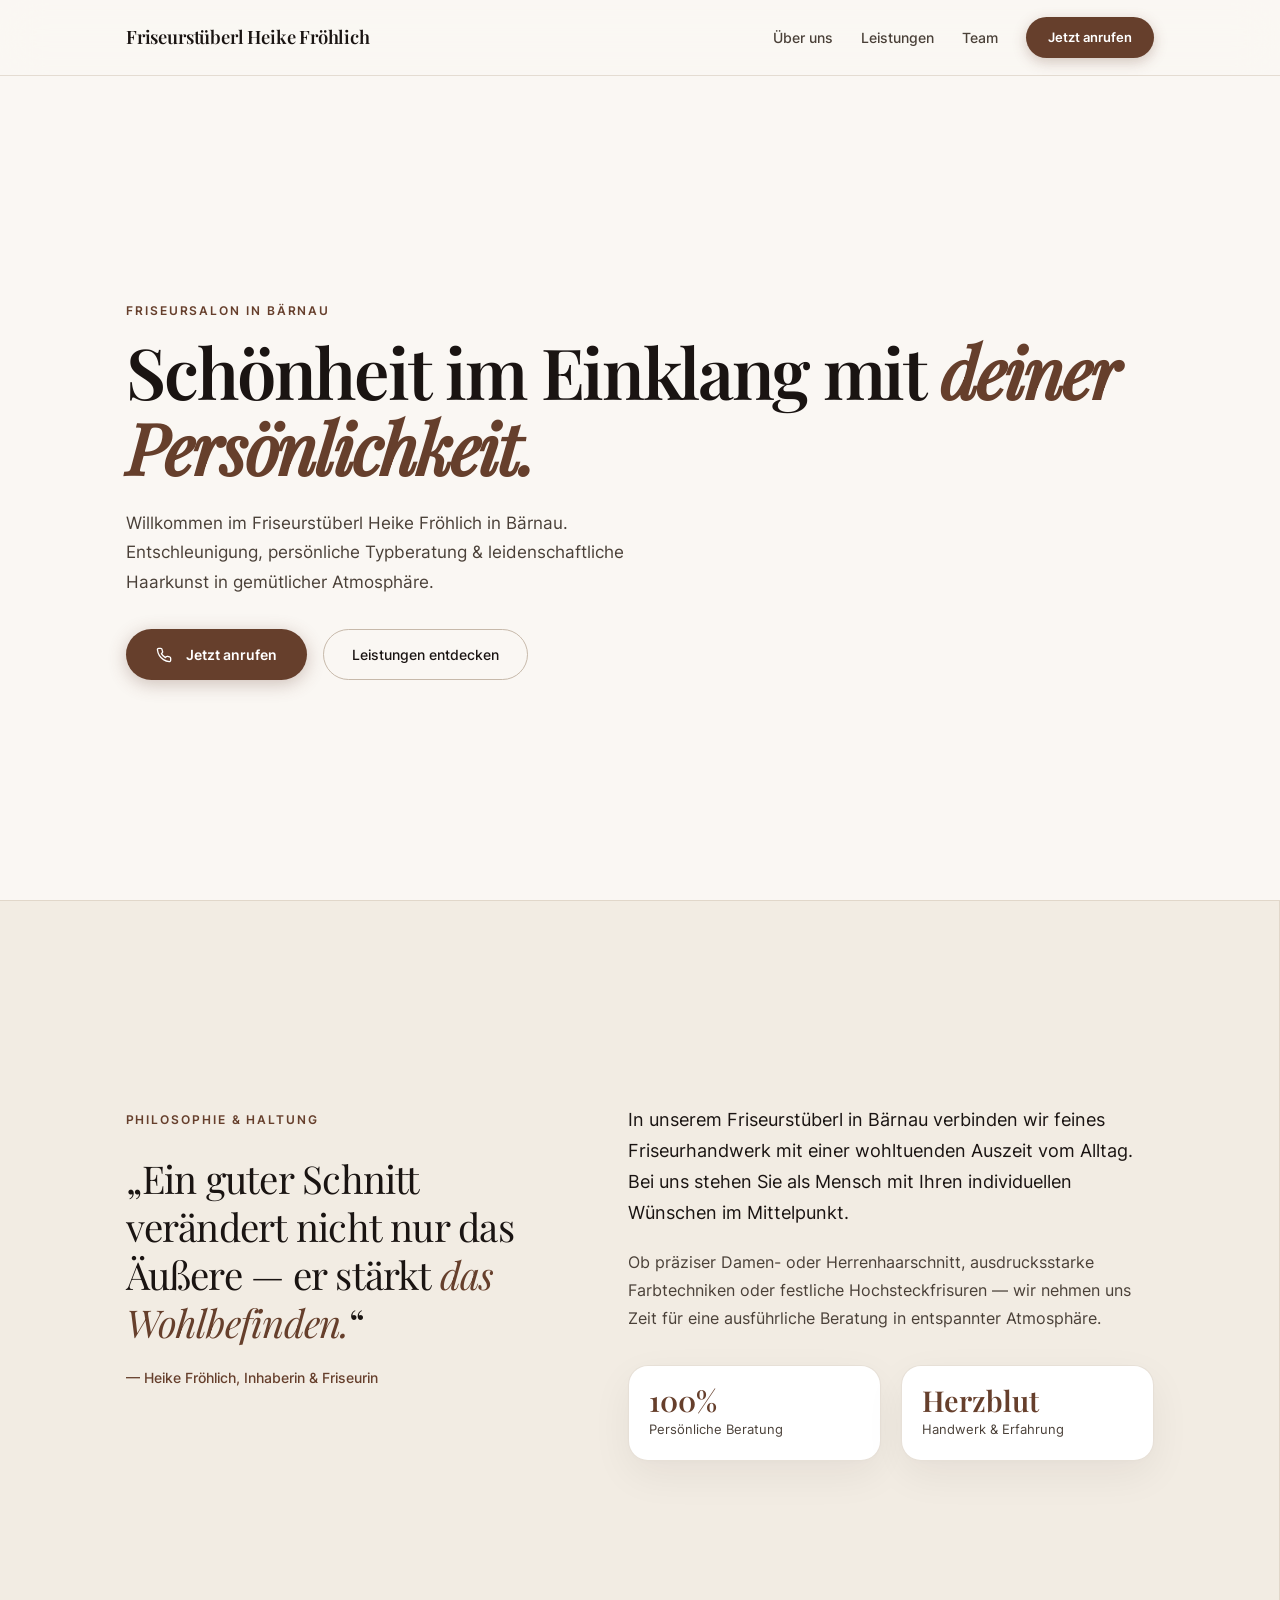
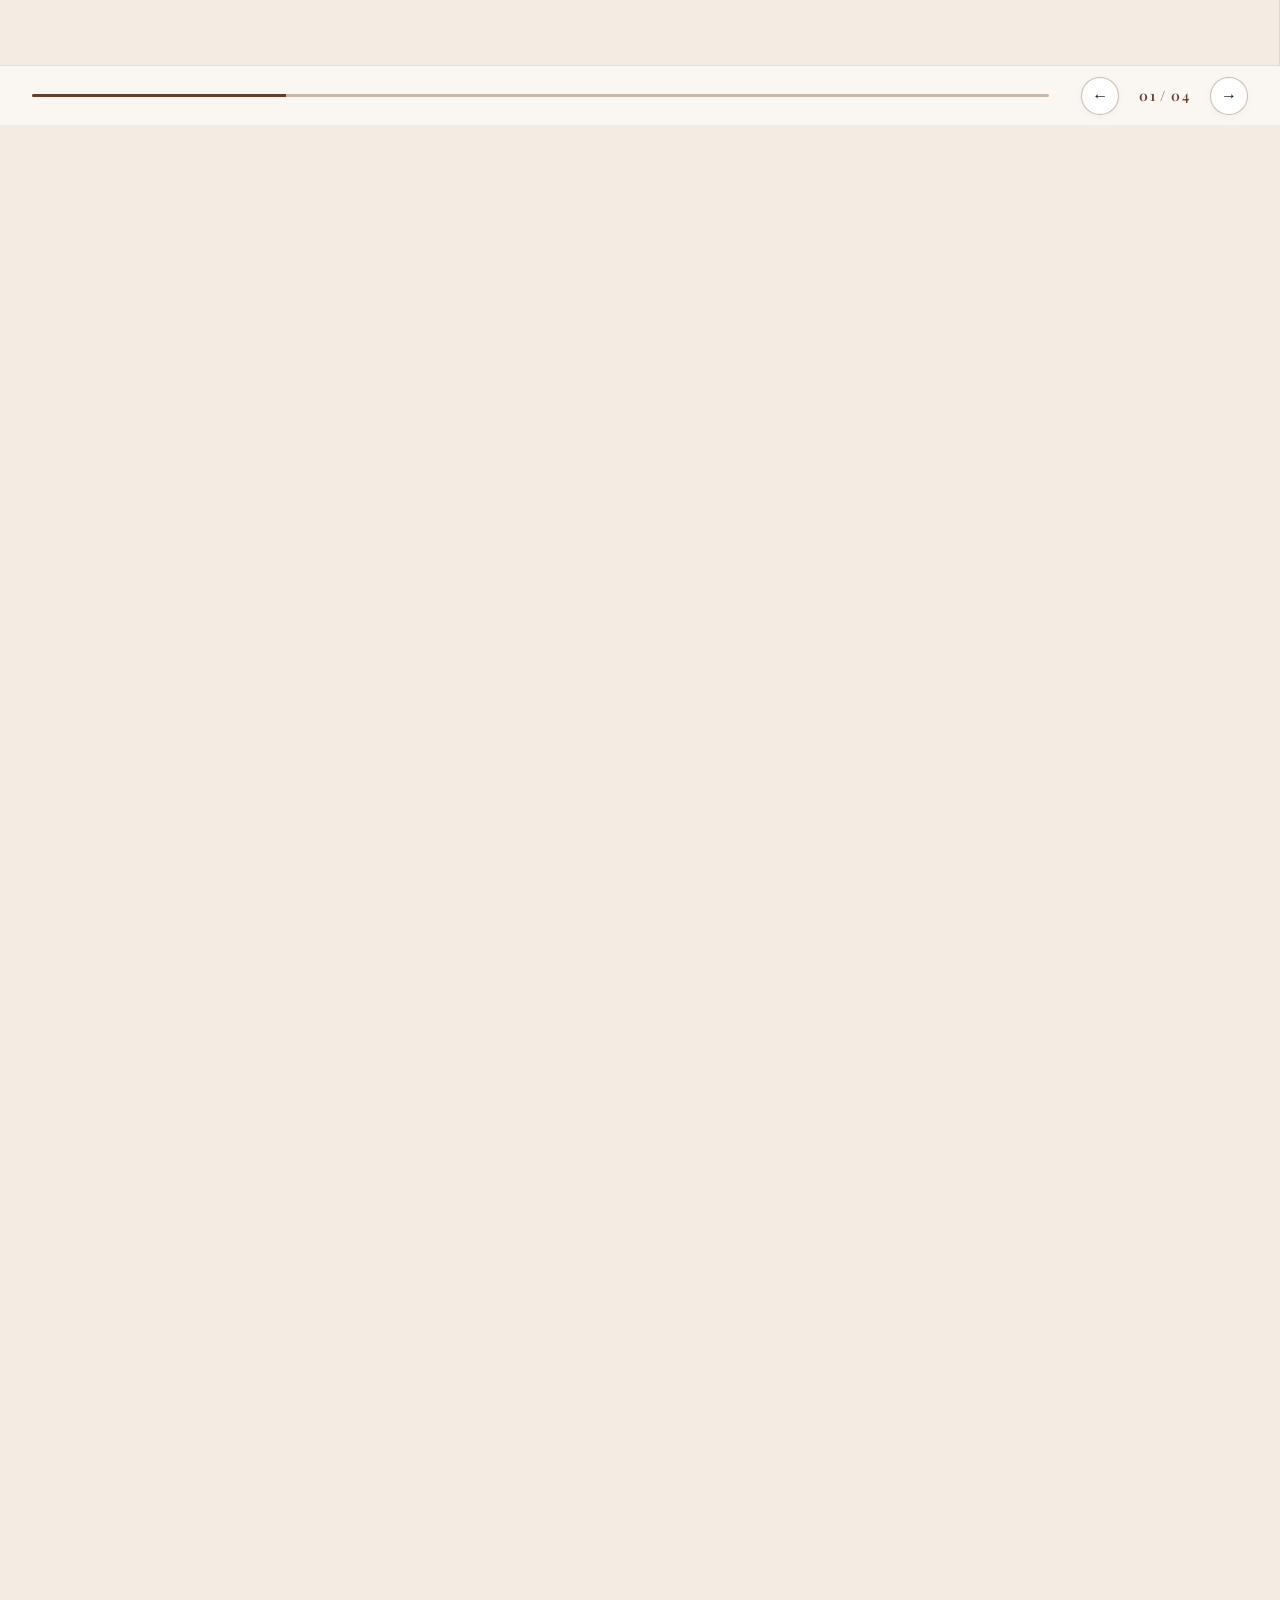
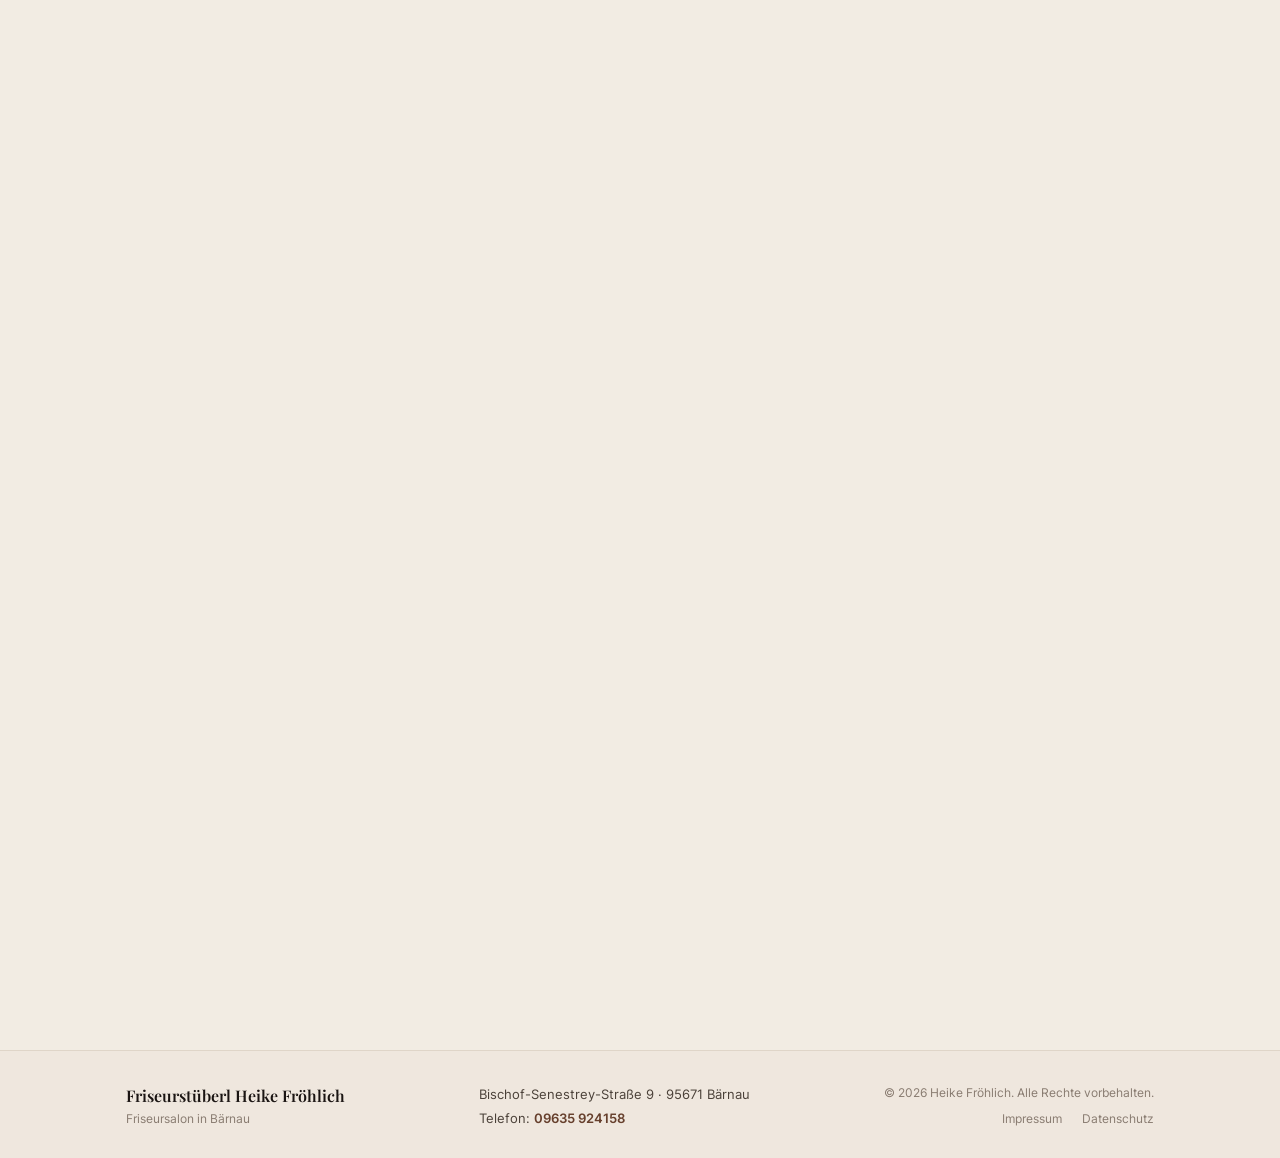
==== commit 7f76561b: "fix(fonts): add .gitattributes binary protection and replace font files with clean binary WOFF2 sour" ====
--- a/index.html
+++ b/index.html
@@ -36,8 +36,8 @@
   }
   </script>
 
-  <link rel="preload" href="style.min.css?v=4.1" as="style" />
-  <link rel="stylesheet" href="style.min.css?v=4.1" />
+  <link rel="preload" href="/style.min.css?v=9.0" as="style" />
+  <link rel="stylesheet" href="/style.min.css?v=9.0" />
 </head>
 
 <body>
--- a/style.min.css
+++ b/style.min.css
@@ -1 +1 @@
-@font-face{font-family:'Playfair Display';src:url('fonts/PlayfairDisplay-Regular.woff2') format('woff2'),url('/fonts/PlayfairDisplay-Regular.woff2') format('woff2');font-weight:400;font-style:normal;font-display:swap}@font-face{font-family:'Playfair Display';src:url('fonts/PlayfairDisplay-Italic.woff2') format('woff2'),url('/fonts/PlayfairDisplay-Italic.woff2') format('woff2');font-weight:400;font-style:italic;font-display:swap}@font-face{font-family:'Playfair Display';src:url('fonts/PlayfairDisplay-SemiBold.woff2') format('woff2'),url('/fonts/PlayfairDisplay-SemiBold.woff2') format('woff2');font-weight:600;font-style:normal;font-display:swap}@font-face{font-family:'Playfair Display';src:url('fonts/PlayfairDisplay-Bold.woff2') format('woff2'),url('/fonts/PlayfairDisplay-Bold.woff2') format('woff2');font-weight:700;font-style:normal;font-display:swap}@font-face{font-family:'Inter';src:url('fonts/Inter-Regular.woff2') format('woff2'),url('/fonts/Inter-Regular.woff2') format('woff2');font-weight:400;font-style:normal;font-display:swap}@font-face{font-family:'Inter';src:url('fonts/Inter-Medium.woff2') format('woff2'),url('/fonts/Inter-Medium.woff2') format('woff2');font-weight:500;font-style:normal;font-display:swap}@font-face{font-family:'Inter';src:url('fonts/Inter-SemiBold.woff2') format('woff2'),url('/fonts/Inter-SemiBold.woff2') format('woff2');font-weight:600;font-style:normal;font-display:swap}@font-face{font-family:'Inter';src:url('fonts/Inter-Bold.woff2') format('woff2'),url('/fonts/Inter-Bold.woff2') format('woff2');font-weight:700;font-style:normal;font-display:swap}:root{--bg:#FAF7F3;--bg-subtle:#F2ECE3;--surface:#FFFFFF;--surface-hover:#FDFBF8;--surface-trans:rgba(255,255,255,0.88);--border:rgba(212,198,183,0.55);--border-strong:rgba(182,164,146,0.75);--border-focus:#663F2C;--text-head:#1A1412;--text-body:#4A4038;--text-muted:#887B70;--accent:#663F2C;--accent-hover:#4E2E1F;--accent-soft:rgba(102,63,44,0.08);--font-serif:'Playfair Display',Georgia,'Times New Roman',serif;--font-sans:'Inter',-apple-system,BlinkMacSystemFont,'Segoe UI',Roboto,sans-serif;--r-card:1.25rem;--r-full:9999px;--ease-out:cubic-bezier(0.16,1,0.3,1);--shadow:0 14px 40px rgba(26,20,18,0.06),0 2px 8px rgba(0,0,0,0.02);--shadow-lg:0 22px 55px rgba(26,20,18,0.1)}*,*::before,*::after{box-sizing:border-box;margin:0;padding:0}html{scroll-behavior:smooth;font-size:16px}body{font-family:var(--font-sans);font-size:1rem;line-height:1.65;color:var(--text-body);background-color:var(--bg);-webkit-font-smoothing:antialiased;-moz-osx-font-smoothing:grayscale;overflow-x:hidden}a{color:inherit;text-decoration:none}ul,ol{list-style:none}address{font-style:normal}button{cursor:pointer;border:none;background:none;font:inherit}img{display:block;max-width:100%;height:auto}.container,.hero-asymmetric-grid > *,.editorial-split > *,.team-cards-grid > *,.services-clean-grid > *,.boutique-contact-layout > *{min-width:0}:focus-visible{outline:2px solid var(--accent);outline-offset:3px;border-radius:4px}.hp-field{position:absolute;left:-9999px;width:0;height:0;overflow:hidden;visibility:hidden;pointer-events:none}.container{width:100%;max-width:1140px;margin-inline:auto;padding-inline:clamp(1.25rem,5vw,3.5rem)}.header{position:sticky;top:0;z-index:100;height:76px;display:flex;align-items:center;background:#FAF7F3;background:rgba(250,247,243,0.88);backdrop-filter:blur(20px) saturate(180%);-webkit-backdrop-filter:blur(20px) saturate(180%);border-bottom:1px solid var(--border)}.header-row{display:flex;align-items:center;justify-content:space-between;gap:1.5rem}.logo{display:flex;align-items:center;gap:0.75rem;transition:opacity 0.2s}.logo:hover{opacity:0.85}.logo-name{font-family:var(--font-serif);font-size:1.15rem;font-weight:600;color:var(--text-head);letter-spacing:-0.01em;white-space:nowrap}.main-nav{display:flex;align-items:center;gap:1.75rem}.nav-link{font-size:0.875rem;font-weight:500;color:var(--text-body);position:relative;padding:4px 0;transition:color 0.2s}.nav-link::after{content:'';position:absolute;bottom:0;left:0;width:0;height:1.5px;background:var(--accent);transition:width 0.25s var(--ease-out)}.nav-link:hover{color:var(--text-head)}.nav-link:hover::after,.nav-link.active::after{width:100%}.nav-link.active{color:var(--text-head)}.nav-cta{padding:10px 22px;background:var(--accent);color:#ffffff;font-size:0.825rem;font-weight:600;border-radius:var(--r-full);transition:background 0.2s,transform 0.15s,box-shadow 0.2s;box-shadow:0 4px 14px rgba(107,66,52,0.28);white-space:nowrap}.nav-cta:hover{background:var(--accent-hover);transform:translateY(-1px);box-shadow:0 6px 20px rgba(107,66,52,0.38)}.burger{display:none;flex-direction:column;gap:5px;width:36px;height:36px;justify-content:center}.burger span{display:block;height:1.5px;width:100%;background:var(--text-head);border-radius:var(--r-full);transition:transform 0.25s var(--ease-out),opacity 0.2s}.burger[aria-expanded="true"] span:nth-child(1){transform:translateY(6.5px) rotate(45deg)}.burger[aria-expanded="true"] span:nth-child(2){opacity:0}.burger[aria-expanded="true"] span:nth-child(3){transform:translateY(-6.5px) rotate(-45deg)}.btn-primary{display:inline-flex;align-items:center;justify-content:center;gap:0.5rem;padding:14px 30px;background:var(--accent);color:#ffffff;font-family:var(--font-sans);font-size:0.875rem;font-weight:600;border-radius:var(--r-full);border:none;cursor:pointer;transition:background 0.2s,transform 0.15s,box-shadow 0.2s;box-shadow:0 4px 18px rgba(107,66,52,0.3);white-space:nowrap}.btn-primary:hover{background:var(--accent-hover);transform:translateY(-2px);box-shadow:0 8px 26px rgba(107,66,52,0.42)}.btn-ghost{display:inline-flex;align-items:center;justify-content:center;padding:13px 28px;background:transparent;color:var(--text-head);font-size:0.875rem;font-weight:500;border-radius:var(--r-full);border:1.5px solid var(--border-strong);transition:border-color 0.2s,color 0.2s,transform 0.15s}.btn-ghost:hover{border-color:var(--accent);color:var(--accent);transform:translateY(-2px)}.section{padding-block:clamp(4rem,10vh,7rem)}.section-bordered{border-top:1px solid var(--border);border-bottom:1px solid var(--border);background:var(--bg-subtle)}.section-head{margin-bottom:3rem}.section-tag{display:inline-block;font-size:0.75rem;font-weight:600;letter-spacing:0.16em;text-transform:uppercase;color:var(--accent);margin-bottom:0.75rem}h2{font-family:var(--font-serif);font-size:clamp(2rem,4.5vw,3.2rem);font-weight:600;letter-spacing:-0.02em;line-height:1.15;color:var(--text-head)}h2 em{font-style:italic;color:var(--accent)}.section-desc{font-size:1rem;color:var(--text-body);max-width:560px;margin-top:0.75rem}.hero-editorial{min-height:calc(100vh - 76px);display:flex;align-items:center;padding-block:2rem}.hero-asymmetric-grid{display:grid;grid-template-columns:1fr;gap:2.5rem;align-items:center}@media (min-width:992px){.hero-asymmetric-grid{grid-template-columns:1fr 1fr;gap:4rem}}.hero-editorial-title{font-family:var(--font-serif);font-size:clamp(2.5rem,5.5vw,4.5rem);font-weight:600;letter-spacing:-0.03em;line-height:1.08;color:var(--text-head);margin-bottom:1.5rem}.hero-editorial-title em{font-style:italic;color:var(--accent)}.hero-editorial-teaser{font-size:1.05rem;color:var(--text-body);line-height:1.75;margin-bottom:2rem;max-width:520px}.hero-editorial-actions{display:flex;flex-wrap:wrap;gap:1rem}.media-frame{position:relative;border-radius:var(--r-card);overflow:hidden;border:1px solid var(--border);box-shadow:var(--shadow);aspect-ratio:4/3;max-height:420px;width:100%}.media-img{width:100%;height:100%;object-fit:cover;object-position:center 30%;transition:transform 0.7s var(--ease-out)}.media-frame:hover .media-img{transform:scale(1.05)}.media-overlay-badge{position:absolute;bottom:1.25rem;left:1.25rem;background:rgba(245,242,238,0.95);backdrop-filter:blur(12px);-webkit-backdrop-filter:blur(12px);border:1px solid var(--border-strong);padding:0.875rem 1.25rem;border-radius:0.875rem;display:flex;flex-direction:column}.badge-num{font-family:var(--font-serif);font-size:1.2rem;font-weight:600;color:var(--text-head);line-height:1}.badge-lbl{font-size:0.75rem;color:var(--text-body);margin-top:2px}.editorial-split{display:grid;grid-template-columns:1fr;gap:2.5rem}@media (min-width:900px){.editorial-split{grid-template-columns:1fr 1.2fr;gap:4rem;align-items:start}}.split-left{align-self:start}.sticky-statement{font-family:var(--font-serif);font-size:clamp(1.6rem,3vw,2.4rem);font-weight:400;line-height:1.25;color:var(--text-head);margin-top:0.75rem;position:relative}.sticky-statement em{font-style:italic;color:var(--accent)}.statement-signature{font-size:0.875rem;color:var(--accent);font-weight:500;margin-top:1.25rem}.narrative-lead{font-size:1.1rem;color:var(--text-head);line-height:1.75;margin-bottom:1.25rem}.narrative-body{font-size:0.975rem;color:var(--text-body);line-height:1.8;margin-bottom:2rem}.stats-row{display:grid;grid-template-columns:1fr 1fr;gap:1.25rem}.stat-card{background:var(--surface);border:1px solid var(--border);border-radius:var(--r-card);padding:1.25rem;display:flex;flex-direction:column;gap:0.25rem;box-shadow:var(--shadow)}.stat-big{font-family:var(--font-serif);font-size:1.8rem;font-weight:600;color:var(--accent);line-height:1}.stat-label{font-size:0.8rem;color:var(--text-body)}.horizontal-panel .section-head{margin-bottom:1.25rem}.services-clean-grid{display:grid;grid-template-columns:1fr;gap:1.25rem}@media (min-width:640px){.services-clean-grid{grid-template-columns:repeat(2,1fr)}}@media (min-width:900px){.services-clean-grid{grid-template-columns:repeat(3,1fr);gap:0.875rem}}.service-card-clean{background:var(--surface);border:1px solid var(--border);border-radius:var(--r-card);padding:1.15rem 1.25rem;display:flex;flex-direction:column;justify-content:space-between;gap:0.625rem;box-shadow:var(--shadow);transition:transform 0.25s var(--ease-out),border-color 0.25s var(--ease-out)}.service-card-clean:hover{transform:translateY(-3px);border-color:var(--accent)}.service-card-tag{font-size:0.7rem;font-weight:600;letter-spacing:0.1em;text-transform:uppercase;color:var(--accent);background:var(--accent-soft);padding:3px 9px;border-radius:var(--r-full);align-self:flex-start}.service-card-clean h3{font-family:var(--font-serif);font-size:1.05rem;font-weight:600;color:var(--text-head);line-height:1.25}.service-card-desc{font-size:0.825rem;color:var(--text-body);line-height:1.45}.service-card-footer{display:flex;align-items:baseline;justify-content:space-between;gap:0.5rem;padding-top:0.625rem;border-top:1px solid var(--border);margin-top:auto}.service-price{font-family:var(--font-serif);font-size:1.15rem;font-weight:600;color:var(--accent)}.team-cards-grid{display:grid;grid-template-columns:1fr;gap:1.25rem}@media (min-width:768px){.team-cards-grid{grid-template-columns:1fr 1fr}}.bespoke-team-card{background:var(--surface);border:1px solid var(--border);border-radius:var(--r-card);overflow:hidden;box-shadow:var(--shadow);transition:transform 0.3s var(--ease-out),border-color 0.3s var(--ease-out)}.bespoke-team-card:hover{transform:translateY(-4px);border-color:var(--accent)}.team-media-wrap{position:relative;aspect-ratio:16/9;max-height:200px;overflow:hidden;background:var(--bg-subtle)}.team-media-wrap--silhouette,.team-media-wrap--placeholder{display:flex;align-items:center;justify-content:center;background:linear-gradient(180deg,#EEF0F2 0%,#D8DCE0 100%);border-bottom:1px solid var(--border)}.team-silhouette-icon{width:64px;height:64px;color:#9CA3AF;transition:transform 0.3s var(--ease-out),color 0.3s var(--ease-out)}.bespoke-team-card:hover .team-silhouette-icon{transform:scale(1.08);color:#6B7280}.team-meta{padding:1.25rem 1.35rem 1.5rem;display:flex;flex-direction:column;gap:0.25rem}.team-meta h3{font-family:var(--font-serif);font-size:1.15rem;font-weight:600;color:var(--text-head)}.team-role{font-size:0.75rem;font-weight:600;text-transform:uppercase;letter-spacing:0.08em;color:var(--accent)}.team-detail{font-size:0.825rem;color:var(--text-body);line-height:1.5;margin-top:0.15rem}.boutique-contact-layout{display:grid;grid-template-columns:1fr;gap:3rem}@media (min-width:900px){.boutique-contact-layout{grid-template-columns:1fr 1.1fr;gap:4.5rem;align-items:start}}.contact-editorial-left{display:flex;flex-direction:column;gap:1.5rem}.contact-lead-text{font-size:1rem;color:var(--text-body);line-height:1.7}.direct-phone-block{display:flex;flex-direction:column;gap:0.25rem;background:var(--surface);border:1px solid var(--border);border-radius:var(--r-card);padding:1.25rem 1.5rem;box-shadow:var(--shadow);transition:border-color 0.2s,transform 0.15s}.direct-phone-block:hover{border-color:var(--accent);transform:translateY(-2px)}.phone-label-sm{font-size:0.75rem;color:var(--text-muted);text-transform:uppercase;letter-spacing:0.08em}.phone-number-lg{font-family:var(--font-serif);font-size:1.4rem;font-weight:600;color:var(--text-head)}.phone-sub{font-size:0.78rem;color:var(--accent)}.opening-hours-minimal{background:var(--surface);border:1px solid var(--border);border-radius:var(--r-card);padding:1.25rem 1.5rem;box-shadow:var(--shadow)}.opening-hours-minimal h4{font-size:0.78rem;font-weight:600;text-transform:uppercase;letter-spacing:0.1em;color:var(--text-muted);margin-bottom:0.875rem}.opening-hours-minimal ul{display:flex;flex-direction:column;gap:0.5rem}.opening-hours-minimal li{display:flex;justify-content:space-between;font-size:0.85rem;color:var(--text-body)}.hl-day span:last-child{color:var(--accent);font-weight:600}.privacy-link{color:var(--accent);text-decoration:underline;text-underline-offset:2px}.footer{background:#EFE7DE;border-top:1px solid var(--border);padding-block:2rem 1.75rem}.footer-grid{display:flex;align-items:center;justify-content:space-between;flex-wrap:wrap;gap:1.5rem 2rem}.footer-brand-title{font-family:var(--font-serif);font-size:1rem;font-weight:600;color:var(--text-head)}.footer-tagline{font-size:0.78rem;color:var(--text-muted)}.footer-address-text{font-style:normal;display:flex;flex-direction:column;gap:0.15rem;font-size:0.825rem;color:var(--text-body)}.footer-phone a{color:var(--accent);font-weight:600;transition:color 0.2s}.footer-phone a:hover{color:var(--accent-hover)}.footer-col-meta{display:flex;flex-direction:column;align-items:flex-end;gap:0.35rem}.footer-copy{font-size:0.78rem;color:var(--text-muted)}.footer-links{display:flex;gap:1.25rem}.footer-links a{font-size:0.78rem;color:var(--text-muted);transition:color 0.2s}.footer-links a:hover{color:var(--text-head)}@media (max-width:768px){.footer-grid{flex-direction:column;align-items:flex-start}.footer-col-meta{align-items:flex-start;padding-top:0.75rem;border-top:1px solid var(--border);width:100%}}.js-reveal,.js-stagger{opacity:1;transform:none}body.js-enabled .js-reveal:not(.visible),body.js-enabled .js-stagger:not(.visible){opacity:0;transform:translateY(42px) scale(0.985)}.js-reveal.visible,.js-stagger.visible{opacity:1 !important;transform:translateY(0) scale(1) !important;transition:opacity 1.15s cubic-bezier(0.16,1,0.3,1),transform 1.15s cubic-bezier(0.16,1,0.3,1)}body.js-enabled .media-frame .media-img,body.js-enabled .team-media-wrap .team-img{transition:transform 1.4s cubic-bezier(0.16,1,0.3,1),filter 1.2s cubic-bezier(0.16,1,0.3,1)}body.js-enabled .media-frame:not(.visible) .media-img,body.js-enabled .team-media-wrap:not(.visible) .team-img{transform:scale(1.1);filter:blur(2px)}body.js-enabled .media-frame.visible .media-img,body.js-enabled .team-media-wrap.visible .team-img{transform:scale(1);filter:blur(0)}.mobile-drawer{display:none}@media (max-width:899px){.burger{display:flex;z-index:10001}.main-nav{display:none !important}.mobile-drawer{display:flex;position:fixed;top:0;left:0;right:0;bottom:0;inset:0;width:100vw;height:100vh;height:100dvh;flex-direction:column;justify-content:space-between;background:rgba(236,231,226,0.78);backdrop-filter:blur(28px) saturate(180%);-webkit-backdrop-filter:blur(28px) saturate(180%);padding:1.5rem 1.75rem 2.25rem;z-index:10000;opacity:0;visibility:hidden;transform:scale(0.98);transition:opacity 0.35s cubic-bezier(0.16,1,0.3,1),transform 0.35s cubic-bezier(0.16,1,0.3,1),visibility 0.35s ease}.mobile-drawer.open{opacity:1;visibility:visible;transform:scale(1)}.mobile-drawer-header{display:flex;align-items:center;justify-content:space-between;padding-bottom:1.25rem;border-bottom:1px solid var(--border)}.mobile-drawer-brand{font-family:var(--font-serif);font-size:1.2rem;font-weight:600;color:var(--text-head)}.mobile-drawer-close{background:transparent;border:none;font-size:2.2rem;line-height:1;color:var(--text-head);cursor:pointer;padding:0.25rem 0.5rem;transition:transform 0.2s}.mobile-drawer-close:hover{transform:scale(1.1)}.mobile-drawer-body{display:flex;flex-direction:column;justify-content:center;gap:0.5rem;margin-block:auto;padding-block:1rem}.mobile-nav-link{display:block;font-family:var(--font-serif);font-size:1.75rem;font-weight:500;color:var(--text-head);padding-block:0.875rem;border-bottom:1px solid var(--border);transition:color 0.25s var(--ease-out),padding-left 0.25s var(--ease-out)}.mobile-nav-link:hover,.mobile-nav-link:focus{color:var(--accent);padding-left:0.5rem}.mobile-nav-cta{margin-top:1.75rem;width:100%;text-align:center;padding:16px 24px;font-size:1rem}.mobile-drawer-footer{padding-top:1.25rem;border-top:1px solid var(--border);display:flex;flex-direction:column;gap:0.35rem}.mobile-drawer-address{font-size:0.85rem;color:var(--text-body)}.mobile-drawer-phone{font-size:0.85rem;color:var(--text-muted)}.mobile-drawer-phone a{color:var(--accent);font-weight:600}}.horizontal-pin-container{position:relative;height:550vh;background:var(--bg-subtle);border-top:1px solid var(--border)}.horizontal-sticky-box{position:sticky;top:76px;height:calc(100vh - 76px);width:100vw;max-width:100%;overflow:hidden;display:flex;flex-direction:column}.horizontal-scroll-track{display:flex;flex-wrap:nowrap;width:400vw;height:calc(100% - 60px);will-change:transform;transition:transform 0.08s var(--ease-out)}.horizontal-panel{width:100vw;height:100%;flex-shrink:0;box-sizing:border-box;display:flex;align-items:center;padding-block:clamp(1rem,3vh,2.5rem);border-right:1px solid var(--border);overflow-y:hidden}.horizontal-panel .container{width:100%;max-width:1140px}.horizontal-nav-bar{height:60px;width:100%;background:rgba(250,247,243,0.94);backdrop-filter:blur(16px);-webkit-backdrop-filter:blur(16px);border-top:1px solid var(--border);padding:0 2rem;display:flex;align-items:center;justify-content:space-between;gap:2rem;box-sizing:border-box;z-index:50;margin-top:auto}.horizontal-progress{flex:1;height:3px;background:var(--border-strong);border-radius:var(--r-full);overflow:hidden}.horizontal-progress-fill{height:100%;width:25%;background:var(--accent);transition:width 0.2s var(--ease-out)}.horizontal-controls{display:flex;align-items:center;gap:1.25rem}.h-nav-btn{width:38px;height:38px;border-radius:50%;border:1px solid var(--border-strong);background:var(--surface);color:var(--text-head);display:flex;align-items:center;justify-content:center;font-size:1rem;cursor:pointer;box-shadow:0 2px 8px rgba(0,0,0,0.04);transition:all 0.2s}.h-nav-btn:hover{border-color:var(--accent);color:var(--accent);transform:translateY(-2px)}.h-step-indicator{font-family:var(--font-serif);font-size:0.875rem;color:var(--accent);letter-spacing:0.1em;font-weight:600}.subpage-hero{padding-top:clamp(2.5rem,6vh,4.5rem);padding-bottom:clamp(2rem,5vh,3.5rem);background:var(--bg)}.subpage-hero-content{display:flex;flex-direction:column;align-items:flex-start;max-width:800px}.back-link{display:inline-flex;align-items:center;font-size:0.85rem;font-weight:500;color:var(--accent);margin-bottom:1.25rem;transition:transform 0.2s}.back-link:hover{transform:translateX(-3px)}.subpage-hero h1{font-family:var(--font-serif);font-size:clamp(2.2rem,4.5vw,3.5rem);font-weight:600;color:var(--text-head);letter-spacing:-0.02em;margin-top:0.5rem;margin-bottom:0.75rem}.subpage-lead{font-size:1.1rem;color:var(--text-body);line-height:1.6}.legal-content-grid{display:flex;flex-direction:column;gap:2rem;max-width:860px}.legal-card{background:var(--surface);border:1px solid var(--border);border-radius:var(--r-card);padding:clamp(1.5rem,4%,2.25rem);box-shadow:var(--shadow)}.legal-card h2{font-family:var(--font-serif);font-size:1.4rem;font-weight:600;color:var(--text-head);margin-bottom:1rem}.legal-card p{font-size:0.95rem;color:var(--text-body);line-height:1.7;margin-bottom:1rem}.legal-card p:last-child{margin-bottom:0}.legal-list{margin-top:0.75rem;margin-bottom:1rem;display:flex;flex-direction:column;gap:0.75rem;padding-left:0}.legal-list li{position:relative;padding-left:1.5rem;font-size:0.925rem;color:var(--text-body);line-height:1.65}.legal-list li::before{content:"•";position:absolute;left:0.25rem;color:var(--accent);font-weight:bold}.legal-address{line-height:1.8 !important}.loader{position:fixed;inset:0;z-index:9999;background:var(--bg);display:flex;align-items:center;justify-content:center;transition:opacity 0.5s var(--ease-out),visibility 0.5s var(--ease-out)}.loader.loaded{opacity:0;visibility:hidden;pointer-events:none}.loader-content{display:flex;flex-direction:column;align-items:center;gap:1.25rem}.silver-scissors-anim{width:64px;height:64px;display:flex;align-items:center;justify-content:center}.silver-scissors-svg{width:100%;height:100%;filter:drop-shadow(0 4px 10px rgba(0,0,0,0.08))}.blade-left{transform-origin:32px 32px;animation:snipLeft 0.65s ease-in-out infinite alternate}.blade-right{transform-origin:32px 32px;animation:snipRight 0.65s ease-in-out infinite alternate}@keyframes snipLeft{0%{transform:rotate(-20deg)}100%{transform:rotate(5deg)}}@keyframes snipRight{0%{transform:rotate(20deg)}100%{transform:rotate(-5deg)}}.loader-brand{font-family:var(--font-serif);font-size:1.1rem;font-weight:600;color:var(--text-head);letter-spacing:-0.01em}.loader-line-track{width:140px;height:3px;background:var(--border-strong);border-radius:var(--r-full);overflow:hidden}.loader-line-fill{height:100%;width:0%;background:var(--accent);animation:loaderProgress 1.1s var(--ease-out) forwards}@keyframes loaderProgress{0%{width:0%}50%{width:70%}100%{width:100%}}@media (max-width:899px){html,body{overflow-x:hidden !important;width:100% !important;max-width:100% !important}.horizontal-pin-container{height:auto !important;background:transparent !important;border-top:none !important;overflow-x:hidden !important;width:100% !important;max-width:100% !important;position:relative !important}.horizontal-sticky-box{position:relative !important;top:0 !important;height:auto !important;overflow:visible !important;width:100% !important;max-width:100% !important}.horizontal-scroll-track{display:flex !important;flex-direction:column !important;width:100% !important;max-width:100% !important;height:auto !important;transform:none !important}.horizontal-panel{width:100% !important;max-width:100% !important;height:auto !important;padding-block:clamp(2.5rem,5vh,4.5rem) !important;border-right:none !important;border-bottom:1px solid var(--border) !important;overflow-y:visible !important;overflow-x:hidden !important;box-sizing:border-box !important}.horizontal-panel .container{width:100% !important;max-width:100% !important;box-sizing:border-box !important}.horizontal-nav-bar{display:none !important}.hero-editorial{padding-block:2.5rem 3.5rem;min-height:auto}.hero-editorial-title{font-size:clamp(2.1rem,7vw,3.2rem)}.hero-editorial-teaser{font-size:0.975rem}.media-frame{aspect-ratio:16/11;max-height:320px;width:100%}.services-clean-grid{grid-template-columns:1fr;gap:1.25rem;width:100%}.team-cards-grid{grid-template-columns:1fr;gap:1.5rem;width:100%}.mobile-drawer.open ~ .mobile-float-call{opacity:0 !important;pointer-events:none !important}}@media (max-width:480px){.container{padding-inline:1.25rem}.hero-editorial-actions{flex-direction:column;width:100%}.hero-editorial-actions .btn-primary,.hero-editorial-actions .btn-ghost{width:100%;text-align:center}.subpage-hero h1{font-size:2rem}.legal-card{padding:1.25rem}.media-overlay-badge{padding:0.65rem 0.95rem;bottom:0.85rem;left:0.85rem}.badge-num{font-size:1rem}.badge-lbl{font-size:0.7rem}}.pricing-notice-banner{background:var(--surface);border:1px solid var(--border-strong);border-radius:var(--r-card);padding:1.15rem 1.35rem;margin-bottom:1.25rem;display:flex;align-items:center;gap:1rem;box-shadow:var(--shadow)}.notice-icon{font-size:1.5rem;line-height:1;flex-shrink:0}.notice-text strong{display:block;font-family:var(--font-serif);font-size:1.05rem;color:var(--text-head);margin-bottom:0.15rem}.notice-text p{font-size:0.85rem;color:var(--text-body);line-height:1.45;margin:0}.boutique-call-only-layout{width:100%}.call-hero-card{background:var(--surface);border:1px solid var(--border);border-radius:var(--r-card);padding:clamp(1.75rem,5%,3rem);box-shadow:var(--shadow);display:flex;flex-direction:column;gap:1.75rem}.call-lead-text{font-size:1.05rem;color:var(--text-body);line-height:1.7}.direct-call-cta{display:flex;align-items:center;gap:1.25rem;background:var(--accent);color:#ffffff;padding:1.25rem 1.75rem;border-radius:var(--r-card);text-decoration:none;box-shadow:0 8px 24px rgba(107,66,52,0.32);transition:background 0.25s,transform 0.2s,box-shadow 0.25s}.direct-call-cta:hover{background:var(--accent-hover);transform:translateY(-2px);box-shadow:0 12px 32px rgba(107,66,52,0.42)}.call-icon-circle{width:52px;height:52px;border-radius:50%;background:rgba(255,255,255,0.18);display:flex;align-items:center;justify-content:center;flex-shrink:0}.call-icon-circle svg{stroke:#ffffff}.call-info{display:flex;flex-direction:column;gap:0.15rem}.call-lbl{font-size:0.75rem;text-transform:uppercase;letter-spacing:0.1em;opacity:0.85}.call-number{font-family:var(--font-serif);font-size:clamp(1.5rem,3.5vw,2.1rem);font-weight:700;line-height:1.1;letter-spacing:-0.01em}.call-sub{font-size:0.78rem;opacity:0.85}.salon-details-grid{display:grid;grid-template-columns:1fr;gap:1.25rem}@media (min-width:640px){.salon-details-grid{grid-template-columns:1fr 1fr}}.detail-box{background:var(--bg);border:1px solid var(--border);border-radius:0.875rem;padding:1.25rem 1.5rem}.detail-box h4{font-size:0.78rem;font-weight:600;text-transform:uppercase;letter-spacing:0.1em;color:var(--accent);margin-bottom:0.75rem}.detail-box ul{display:flex;flex-direction:column;gap:0.4rem}.detail-box li{display:flex;justify-content:space-between;font-size:0.85rem;color:var(--text-body)}.address-p{font-size:0.9rem;color:var(--text-body);line-height:1.6;margin-bottom:0.75rem}.map-link{font-size:0.825rem;font-weight:600;color:var(--accent);text-decoration:underline}.mobile-float-call{display:none}@media (max-width:899px){.mobile-float-call{display:flex;align-items:center;gap:0.6rem;position:fixed;bottom:1.25rem;left:1.25rem;z-index:9998;background:#6B4234;color:#ffffff;padding:0.75rem 1.25rem;border-radius:9999px;font-family:var(--font-sans);font-size:0.875rem;font-weight:600;letter-spacing:0.01em;text-decoration:none;box-shadow:0 10px 28px rgba(107,66,52,0.45),0 2px 8px rgba(0,0,0,0.2);border:1.5px solid rgba(255,255,255,0.25);transition:transform 0.2s cubic-bezier(0.2,0.8,0.2,1);animation:floatCallPulse 3s infinite ease-in-out}.mobile-float-call:active{transform:scale(0.94)}.mobile-float-call svg{flex-shrink:0;stroke:#ffffff}}@keyframes floatCallPulse{0%,100%{box-shadow:0 10px 28px rgba(107,66,52,0.45),0 0 0 0 rgba(107,66,52,0.4)}50%{box-shadow:0 12px 32px rgba(107,66,52,0.55),0 0 0 8px rgba(107,66,52,0)}}+@font-face{font-family:'Playfair Display';src:url('/fonts/PlayfairDisplay-Regular.woff2') format('woff2'),url('fonts/PlayfairDisplay-Regular.woff2') format('woff2');font-style:normal;font-weight:400;font-display:swap}@font-face{font-family:'Playfair Display';src:url('/fonts/PlayfairDisplay-Italic.woff2') format('woff2'),url('fonts/PlayfairDisplay-Italic.woff2') format('woff2');font-style:italic;font-weight:400;font-display:swap}@font-face{font-family:'Playfair Display';src:url('/fonts/PlayfairDisplay-SemiBold.woff2') format('woff2'),url('fonts/PlayfairDisplay-SemiBold.woff2') format('woff2');font-style:normal;font-weight:600;font-display:swap}@font-face{font-family:'Playfair Display';src:url('/fonts/PlayfairDisplay-Bold.woff2') format('woff2'),url('fonts/PlayfairDisplay-Bold.woff2') format('woff2');font-style:normal;font-weight:700;font-display:swap}@font-face{font-family:'Inter';src:url('/fonts/Inter-Regular.woff2') format('woff2'),url('fonts/Inter-Regular.woff2') format('woff2');font-style:normal;font-weight:400;font-display:swap}@font-face{font-family:'Inter';src:url('/fonts/Inter-Medium.woff2') format('woff2'),url('fonts/Inter-Medium.woff2') format('woff2');font-style:normal;font-weight:500;font-display:swap}@font-face{font-family:'Inter';src:url('/fonts/Inter-SemiBold.woff2') format('woff2'),url('fonts/Inter-SemiBold.woff2') format('woff2');font-style:normal;font-weight:600;font-display:swap}@font-face{font-family:'Inter';src:url('/fonts/Inter-Bold.woff2') format('woff2'),url('fonts/Inter-Bold.woff2') format('woff2');font-style:normal;font-weight:700;font-display:swap}:root{--bg:#FAF7F3;--bg-subtle:#F2ECE3;--surface:#FFFFFF;--surface-hover:#FDFBF8;--surface-trans:rgba(255,255,255,0.88);--border:rgba(212,198,183,0.55);--border-strong:rgba(182,164,146,0.75);--border-focus:#663F2C;--text-head:#1A1412;--text-body:#4A4038;--text-muted:#887B70;--accent:#663F2C;--accent-hover:#4E2E1F;--accent-soft:rgba(102,63,44,0.08);--font-serif:'Playfair Display',Georgia,serif;--font-sans:'Inter',-apple-system,BlinkMacSystemFont,sans-serif;--font-heading:'Playfair Display',Georgia,serif;--font-body:'Inter',-apple-system,BlinkMacSystemFont,sans-serif;--font-primary:'Inter',-apple-system,BlinkMacSystemFont,sans-serif;--r-card:1.25rem;--r-full:9999px;--ease-out:cubic-bezier(0.16,1,0.3,1);--shadow:0 14px 40px rgba(26,20,18,0.06),0 2px 8px rgba(0,0,0,0.02);--shadow-lg:0 22px 55px rgba(26,20,18,0.1)}*,*::before,*::after{box-sizing:border-box;margin:0;padding:0}html{scroll-behavior:smooth;font-size:16px}body{font-family:'Inter',sans-serif !important;font-size:1rem;line-height:1.65;color:var(--text-body);background-color:var(--bg);-webkit-font-smoothing:antialiased;-moz-osx-font-smoothing:grayscale;overflow-x:hidden}a{color:inherit;text-decoration:none}ul,ol{list-style:none}address{font-style:normal}button{cursor:pointer;border:none;background:none;font:inherit}img{display:block;max-width:100%;height:auto}.container,.hero-asymmetric-grid > *,.editorial-split > *,.team-cards-grid > *,.services-clean-grid > *,.boutique-contact-layout > *{min-width:0}:focus-visible{outline:2px solid var(--accent);outline-offset:3px;border-radius:4px}.hp-field{position:absolute;left:-9999px;width:0;height:0;overflow:hidden;visibility:hidden;pointer-events:none}.container{width:100%;max-width:1140px;margin-inline:auto;padding-inline:clamp(1.25rem,5vw,3.5rem)}.header{position:sticky;top:0;z-index:100;height:76px;display:flex;align-items:center;background:#FAF7F3;background:rgba(250,247,243,0.88);backdrop-filter:blur(20px) saturate(180%);-webkit-backdrop-filter:blur(20px) saturate(180%);border-bottom:1px solid var(--border)}.header-row{display:flex;align-items:center;justify-content:space-between;gap:1.5rem}.logo{display:flex;align-items:center;gap:0.75rem;transition:opacity 0.2s}.logo:hover{opacity:0.85}.logo-name{font-family:var(--font-serif);font-size:1.15rem;font-weight:600;color:var(--text-head);letter-spacing:-0.01em;white-space:nowrap}.main-nav{display:flex;align-items:center;gap:1.75rem}.nav-link{font-size:0.875rem;font-weight:500;color:var(--text-body);position:relative;padding:4px 0;transition:color 0.2s}.nav-link::after{content:'';position:absolute;bottom:0;left:0;width:0;height:1.5px;background:var(--accent);transition:width 0.25s var(--ease-out)}.nav-link:hover{color:var(--text-head)}.nav-link:hover::after,.nav-link.active::after{width:100%}.nav-link.active{color:var(--text-head)}.nav-cta{padding:10px 22px;background:var(--accent);color:#ffffff;font-size:0.825rem;font-weight:600;border-radius:var(--r-full);transition:background 0.2s,transform 0.15s,box-shadow 0.2s;box-shadow:0 4px 14px rgba(107,66,52,0.28);white-space:nowrap}.nav-cta:hover{background:var(--accent-hover);transform:translateY(-1px);box-shadow:0 6px 20px rgba(107,66,52,0.38)}.burger{display:none;flex-direction:column;gap:5px;width:36px;height:36px;justify-content:center}.burger span{display:block;height:1.5px;width:100%;background:var(--text-head);border-radius:var(--r-full);transition:transform 0.25s var(--ease-out),opacity 0.2s}.burger[aria-expanded="true"] span:nth-child(1){transform:translateY(6.5px) rotate(45deg)}.burger[aria-expanded="true"] span:nth-child(2){opacity:0}.burger[aria-expanded="true"] span:nth-child(3){transform:translateY(-6.5px) rotate(-45deg)}.btn-primary{display:inline-flex;align-items:center;justify-content:center;gap:0.5rem;padding:14px 30px;background:var(--accent);color:#ffffff;font-family:var(--font-sans);font-size:0.875rem;font-weight:600;border-radius:var(--r-full);border:none;cursor:pointer;transition:background 0.2s,transform 0.15s,box-shadow 0.2s;box-shadow:0 4px 18px rgba(107,66,52,0.3);white-space:nowrap}.btn-primary:hover{background:var(--accent-hover);transform:translateY(-2px);box-shadow:0 8px 26px rgba(107,66,52,0.42)}.btn-ghost{display:inline-flex;align-items:center;justify-content:center;padding:13px 28px;background:transparent;color:var(--text-head);font-size:0.875rem;font-weight:500;border-radius:var(--r-full);border:1.5px solid var(--border-strong);transition:border-color 0.2s,color 0.2s,transform 0.15s}.btn-ghost:hover{border-color:var(--accent);color:var(--accent);transform:translateY(-2px)}.section{padding-block:clamp(4rem,10vh,7rem)}.section-bordered{border-top:1px solid var(--border);border-bottom:1px solid var(--border);background:var(--bg-subtle)}.section-head{margin-bottom:3rem}.section-tag{display:inline-block;font-size:0.75rem;font-weight:600;letter-spacing:0.16em;text-transform:uppercase;color:var(--accent);margin-bottom:0.75rem}h2{font-family:var(--font-serif);font-size:clamp(2rem,4.5vw,3.2rem);font-weight:600;letter-spacing:-0.02em;line-height:1.15;color:var(--text-head)}h2 em{font-style:italic;color:var(--accent)}.section-desc{font-size:1rem;color:var(--text-body);max-width:560px;margin-top:0.75rem}.hero-editorial{min-height:calc(100vh - 76px);display:flex;align-items:center;padding-block:2rem}.hero-asymmetric-grid{display:grid;grid-template-columns:1fr;gap:2.5rem;align-items:center}@media (min-width:992px){.hero-asymmetric-grid{grid-template-columns:1fr 1fr;gap:4rem}}.hero-editorial-title{font-family:var(--font-serif);font-size:clamp(2.5rem,5.5vw,4.5rem);font-weight:600;letter-spacing:-0.03em;line-height:1.08;color:var(--text-head);margin-bottom:1.5rem}.hero-editorial-title em{font-style:italic;color:var(--accent)}.hero-editorial-teaser{font-size:1.05rem;color:var(--text-body);line-height:1.75;margin-bottom:2rem;max-width:520px}.hero-editorial-actions{display:flex;flex-wrap:wrap;gap:1rem}.media-frame{position:relative;border-radius:var(--r-card);overflow:hidden;border:1px solid var(--border);box-shadow:var(--shadow);aspect-ratio:4/3;max-height:420px;width:100%}.media-img{width:100%;height:100%;object-fit:cover;object-position:center 30%;transition:transform 0.7s var(--ease-out)}.media-frame:hover .media-img{transform:scale(1.05)}.media-overlay-badge{position:absolute;bottom:1.25rem;left:1.25rem;background:rgba(245,242,238,0.95);backdrop-filter:blur(12px);-webkit-backdrop-filter:blur(12px);border:1px solid var(--border-strong);padding:0.875rem 1.25rem;border-radius:0.875rem;display:flex;flex-direction:column}.badge-num{font-family:var(--font-serif);font-size:1.2rem;font-weight:600;color:var(--text-head);line-height:1}.badge-lbl{font-size:0.75rem;color:var(--text-body);margin-top:2px}.editorial-split{display:grid;grid-template-columns:1fr;gap:2.5rem}@media (min-width:900px){.editorial-split{grid-template-columns:1fr 1.2fr;gap:4rem;align-items:start}}.split-left{align-self:start}.sticky-statement{font-family:var(--font-serif);font-size:clamp(1.6rem,3vw,2.4rem);font-weight:400;line-height:1.25;color:var(--text-head);margin-top:0.75rem;position:relative}.sticky-statement em{font-style:italic;color:var(--accent)}.statement-signature{font-size:0.875rem;color:var(--accent);font-weight:500;margin-top:1.25rem}.narrative-lead{font-size:1.1rem;color:var(--text-head);line-height:1.75;margin-bottom:1.25rem}.narrative-body{font-size:0.975rem;color:var(--text-body);line-height:1.8;margin-bottom:2rem}.stats-row{display:grid;grid-template-columns:1fr 1fr;gap:1.25rem}.stat-card{background:var(--surface);border:1px solid var(--border);border-radius:var(--r-card);padding:1.25rem;display:flex;flex-direction:column;gap:0.25rem;box-shadow:var(--shadow)}.stat-big{font-family:var(--font-serif);font-size:1.8rem;font-weight:600;color:var(--accent);line-height:1}.stat-label{font-size:0.8rem;color:var(--text-body)}.horizontal-panel .section-head{margin-bottom:1.25rem}.services-clean-grid{display:grid;grid-template-columns:1fr;gap:1.25rem}@media (min-width:640px){.services-clean-grid{grid-template-columns:repeat(2,1fr)}}@media (min-width:900px){.services-clean-grid{grid-template-columns:repeat(3,1fr);gap:0.875rem}}.service-card-clean{background:var(--surface);border:1px solid var(--border);border-radius:var(--r-card);padding:1.15rem 1.25rem;display:flex;flex-direction:column;justify-content:space-between;gap:0.625rem;box-shadow:var(--shadow);transition:transform 0.25s var(--ease-out),border-color 0.25s var(--ease-out)}.service-card-clean:hover{transform:translateY(-3px);border-color:var(--accent)}.service-card-tag{font-size:0.7rem;font-weight:600;letter-spacing:0.1em;text-transform:uppercase;color:var(--accent);background:var(--accent-soft);padding:3px 9px;border-radius:var(--r-full);align-self:flex-start}.service-card-clean h3{font-family:var(--font-serif);font-size:1.05rem;font-weight:600;color:var(--text-head);line-height:1.25}.service-card-desc{font-size:0.825rem;color:var(--text-body);line-height:1.45}.service-card-footer{display:flex;align-items:baseline;justify-content:space-between;gap:0.5rem;padding-top:0.625rem;border-top:1px solid var(--border);margin-top:auto}.service-price{font-family:var(--font-serif);font-size:1.15rem;font-weight:600;color:var(--accent)}.team-cards-grid{display:grid;grid-template-columns:1fr;gap:1.25rem}@media (min-width:768px){.team-cards-grid{grid-template-columns:1fr 1fr}}.bespoke-team-card{background:var(--surface);border:1px solid var(--border);border-radius:var(--r-card);overflow:hidden;box-shadow:var(--shadow);transition:transform 0.3s var(--ease-out),border-color 0.3s var(--ease-out)}.bespoke-team-card:hover{transform:translateY(-4px);border-color:var(--accent)}.team-media-wrap{position:relative;aspect-ratio:16/9;max-height:200px;overflow:hidden;background:var(--bg-subtle)}.team-media-wrap--silhouette,.team-media-wrap--placeholder{display:flex;align-items:center;justify-content:center;background:linear-gradient(180deg,#EEF0F2 0%,#D8DCE0 100%);border-bottom:1px solid var(--border)}.team-silhouette-icon{width:64px;height:64px;color:#9CA3AF;transition:transform 0.3s var(--ease-out),color 0.3s var(--ease-out)}.bespoke-team-card:hover .team-silhouette-icon{transform:scale(1.08);color:#6B7280}.team-meta{padding:1.25rem 1.35rem 1.5rem;display:flex;flex-direction:column;gap:0.25rem}.team-meta h3{font-family:var(--font-serif);font-size:1.15rem;font-weight:600;color:var(--text-head)}.team-role{font-size:0.75rem;font-weight:600;text-transform:uppercase;letter-spacing:0.08em;color:var(--accent)}.team-detail{font-size:0.825rem;color:var(--text-body);line-height:1.5;margin-top:0.15rem}.boutique-contact-layout{display:grid;grid-template-columns:1fr;gap:3rem}@media (min-width:900px){.boutique-contact-layout{grid-template-columns:1fr 1.1fr;gap:4.5rem;align-items:start}}.contact-editorial-left{display:flex;flex-direction:column;gap:1.5rem}.contact-lead-text{font-size:1rem;color:var(--text-body);line-height:1.7}.direct-phone-block{display:flex;flex-direction:column;gap:0.25rem;background:var(--surface);border:1px solid var(--border);border-radius:var(--r-card);padding:1.25rem 1.5rem;box-shadow:var(--shadow);transition:border-color 0.2s,transform 0.15s}.direct-phone-block:hover{border-color:var(--accent);transform:translateY(-2px)}.phone-label-sm{font-size:0.75rem;color:var(--text-muted);text-transform:uppercase;letter-spacing:0.08em}.phone-number-lg{font-family:var(--font-serif);font-size:1.4rem;font-weight:600;color:var(--text-head)}.phone-sub{font-size:0.78rem;color:var(--accent)}.opening-hours-minimal{background:var(--surface);border:1px solid var(--border);border-radius:var(--r-card);padding:1.25rem 1.5rem;box-shadow:var(--shadow)}.opening-hours-minimal h4{font-size:0.78rem;font-weight:600;text-transform:uppercase;letter-spacing:0.1em;color:var(--text-muted);margin-bottom:0.875rem}.opening-hours-minimal ul{display:flex;flex-direction:column;gap:0.5rem}.opening-hours-minimal li{display:flex;justify-content:space-between;font-size:0.85rem;color:var(--text-body)}.hl-day span:last-child{color:var(--accent);font-weight:600}.privacy-link{color:var(--accent);text-decoration:underline;text-underline-offset:2px}.footer{background:#EFE7DE;border-top:1px solid var(--border);padding-block:2rem 1.75rem}.footer-grid{display:flex;align-items:center;justify-content:space-between;flex-wrap:wrap;gap:1.5rem 2rem}.footer-brand-title{font-family:var(--font-serif);font-size:1rem;font-weight:600;color:var(--text-head)}.footer-tagline{font-size:0.78rem;color:var(--text-muted)}.footer-address-text{font-style:normal;display:flex;flex-direction:column;gap:0.15rem;font-size:0.825rem;color:var(--text-body)}.footer-phone a{color:var(--accent);font-weight:600;transition:color 0.2s}.footer-phone a:hover{color:var(--accent-hover)}.footer-col-meta{display:flex;flex-direction:column;align-items:flex-end;gap:0.35rem}.footer-copy{font-size:0.78rem;color:var(--text-muted)}.footer-links{display:flex;gap:1.25rem}.footer-links a{font-size:0.78rem;color:var(--text-muted);transition:color 0.2s}.footer-links a:hover{color:var(--text-head)}@media (max-width:768px){.footer-grid{flex-direction:column;align-items:flex-start}.footer-col-meta{align-items:flex-start;padding-top:0.75rem;border-top:1px solid var(--border);width:100%}}.js-reveal,.js-stagger{opacity:1;transform:none}body.js-enabled .js-reveal:not(.visible),body.js-enabled .js-stagger:not(.visible){opacity:0;transform:translateY(42px) scale(0.985)}.js-reveal.visible,.js-stagger.visible{opacity:1 !important;transform:translateY(0) scale(1) !important;transition:opacity 1.15s cubic-bezier(0.16,1,0.3,1),transform 1.15s cubic-bezier(0.16,1,0.3,1)}body.js-enabled .media-frame .media-img,body.js-enabled .team-media-wrap .team-img{transition:transform 1.4s cubic-bezier(0.16,1,0.3,1),filter 1.2s cubic-bezier(0.16,1,0.3,1)}body.js-enabled .media-frame:not(.visible) .media-img,body.js-enabled .team-media-wrap:not(.visible) .team-img{transform:scale(1.1);filter:blur(2px)}body.js-enabled .media-frame.visible .media-img,body.js-enabled .team-media-wrap.visible .team-img{transform:scale(1);filter:blur(0)}.mobile-drawer{display:none}@media (max-width:899px){.burger{display:flex;z-index:10001}.main-nav{display:none !important}.mobile-drawer{display:flex;position:fixed;top:0;left:0;right:0;bottom:0;inset:0;width:100vw;height:100vh;height:100dvh;flex-direction:column;justify-content:space-between;background:rgba(236,231,226,0.78);backdrop-filter:blur(28px) saturate(180%);-webkit-backdrop-filter:blur(28px) saturate(180%);padding:1.5rem 1.75rem 2.25rem;z-index:10000;opacity:0;visibility:hidden;transform:scale(0.98);transition:opacity 0.35s cubic-bezier(0.16,1,0.3,1),transform 0.35s cubic-bezier(0.16,1,0.3,1),visibility 0.35s ease}.mobile-drawer.open{opacity:1;visibility:visible;transform:scale(1)}.mobile-drawer-header{display:flex;align-items:center;justify-content:space-between;padding-bottom:1.25rem;border-bottom:1px solid var(--border)}.mobile-drawer-brand{font-family:var(--font-serif);font-size:1.2rem;font-weight:600;color:var(--text-head)}.mobile-drawer-close{background:transparent;border:none;font-size:2.2rem;line-height:1;color:var(--text-head);cursor:pointer;padding:0.25rem 0.5rem;transition:transform 0.2s}.mobile-drawer-close:hover{transform:scale(1.1)}.mobile-drawer-body{display:flex;flex-direction:column;justify-content:center;gap:0.5rem;margin-block:auto;padding-block:1rem}.mobile-nav-link{display:block;font-family:var(--font-serif);font-size:1.75rem;font-weight:500;color:var(--text-head);padding-block:0.875rem;border-bottom:1px solid var(--border);transition:color 0.25s var(--ease-out),padding-left 0.25s var(--ease-out)}.mobile-nav-link:hover,.mobile-nav-link:focus{color:var(--accent);padding-left:0.5rem}.mobile-nav-cta{margin-top:1.75rem;width:100%;text-align:center;padding:16px 24px;font-size:1rem}.mobile-drawer-footer{padding-top:1.25rem;border-top:1px solid var(--border);display:flex;flex-direction:column;gap:0.35rem}.mobile-drawer-address{font-size:0.85rem;color:var(--text-body)}.mobile-drawer-phone{font-size:0.85rem;color:var(--text-muted)}.mobile-drawer-phone a{color:var(--accent);font-weight:600}}.horizontal-pin-container{position:relative;height:550vh;background:var(--bg-subtle);border-top:1px solid var(--border)}.horizontal-sticky-box{position:sticky;top:76px;height:calc(100vh - 76px);width:100vw;max-width:100%;overflow:hidden;display:flex;flex-direction:column}.horizontal-scroll-track{display:flex;flex-wrap:nowrap;width:400vw;height:calc(100% - 60px);will-change:transform;transition:transform 0.08s var(--ease-out)}.horizontal-panel{width:100vw;height:100%;flex-shrink:0;box-sizing:border-box;display:flex;align-items:center;padding-block:clamp(1rem,3vh,2.5rem);border-right:1px solid var(--border);overflow-y:hidden}.horizontal-panel .container{width:100%;max-width:1140px}.horizontal-nav-bar{height:60px;width:100%;background:rgba(250,247,243,0.94);backdrop-filter:blur(16px);-webkit-backdrop-filter:blur(16px);border-top:1px solid var(--border);padding:0 2rem;display:flex;align-items:center;justify-content:space-between;gap:2rem;box-sizing:border-box;z-index:50;margin-top:auto}.horizontal-progress{flex:1;height:3px;background:var(--border-strong);border-radius:var(--r-full);overflow:hidden}.horizontal-progress-fill{height:100%;width:25%;background:var(--accent);transition:width 0.2s var(--ease-out)}.horizontal-controls{display:flex;align-items:center;gap:1.25rem}.h-nav-btn{width:38px;height:38px;border-radius:50%;border:1px solid var(--border-strong);background:var(--surface);color:var(--text-head);display:flex;align-items:center;justify-content:center;font-size:1rem;cursor:pointer;box-shadow:0 2px 8px rgba(0,0,0,0.04);transition:all 0.2s}.h-nav-btn:hover{border-color:var(--accent);color:var(--accent);transform:translateY(-2px)}.h-step-indicator{font-family:var(--font-serif);font-size:0.875rem;color:var(--accent);letter-spacing:0.1em;font-weight:600}.subpage-hero{padding-top:clamp(2.5rem,6vh,4.5rem);padding-bottom:clamp(2rem,5vh,3.5rem);background:var(--bg)}.subpage-hero-content{display:flex;flex-direction:column;align-items:flex-start;max-width:800px}.back-link{display:inline-flex;align-items:center;font-size:0.85rem;font-weight:500;color:var(--accent);margin-bottom:1.25rem;transition:transform 0.2s}.back-link:hover{transform:translateX(-3px)}.subpage-hero h1{font-family:var(--font-serif);font-size:clamp(2.2rem,4.5vw,3.5rem);font-weight:600;color:var(--text-head);letter-spacing:-0.02em;margin-top:0.5rem;margin-bottom:0.75rem}.subpage-lead{font-size:1.1rem;color:var(--text-body);line-height:1.6}.legal-content-grid{display:flex;flex-direction:column;gap:2rem;max-width:860px}.legal-card{background:var(--surface);border:1px solid var(--border);border-radius:var(--r-card);padding:clamp(1.5rem,4%,2.25rem);box-shadow:var(--shadow)}.legal-card h2{font-family:var(--font-serif);font-size:1.4rem;font-weight:600;color:var(--text-head);margin-bottom:1rem}.legal-card p{font-size:0.95rem;color:var(--text-body);line-height:1.7;margin-bottom:1rem}.legal-card p:last-child{margin-bottom:0}.legal-list{margin-top:0.75rem;margin-bottom:1rem;display:flex;flex-direction:column;gap:0.75rem;padding-left:0}.legal-list li{position:relative;padding-left:1.5rem;font-size:0.925rem;color:var(--text-body);line-height:1.65}.legal-list li::before{content:"•";position:absolute;left:0.25rem;color:var(--accent);font-weight:bold}.legal-address{line-height:1.8 !important}.loader{position:fixed;inset:0;z-index:9999;background:var(--bg);display:flex;align-items:center;justify-content:center;transition:opacity 0.5s var(--ease-out),visibility 0.5s var(--ease-out)}.loader.loaded{opacity:0;visibility:hidden;pointer-events:none}.loader-content{display:flex;flex-direction:column;align-items:center;gap:1.25rem}.silver-scissors-anim{width:64px;height:64px;display:flex;align-items:center;justify-content:center}.silver-scissors-svg{width:100%;height:100%;filter:drop-shadow(0 4px 10px rgba(0,0,0,0.08))}.blade-left{transform-origin:32px 32px;animation:snipLeft 0.65s ease-in-out infinite alternate}.blade-right{transform-origin:32px 32px;animation:snipRight 0.65s ease-in-out infinite alternate}@keyframes snipLeft{0%{transform:rotate(-20deg)}100%{transform:rotate(5deg)}}@keyframes snipRight{0%{transform:rotate(20deg)}100%{transform:rotate(-5deg)}}.loader-brand{font-family:var(--font-serif);font-size:1.1rem;font-weight:600;color:var(--text-head);letter-spacing:-0.01em}.loader-line-track{width:140px;height:3px;background:var(--border-strong);border-radius:var(--r-full);overflow:hidden}.loader-line-fill{height:100%;width:0%;background:var(--accent);animation:loaderProgress 1.1s var(--ease-out) forwards}@keyframes loaderProgress{0%{width:0%}50%{width:70%}100%{width:100%}}@media (max-width:899px){html,body{overflow-x:hidden !important;width:100% !important;max-width:100% !important}.horizontal-pin-container{height:auto !important;background:transparent !important;border-top:none !important;overflow-x:hidden !important;width:100% !important;max-width:100% !important;position:relative !important}.horizontal-sticky-box{position:relative !important;top:0 !important;height:auto !important;overflow:visible !important;width:100% !important;max-width:100% !important}.horizontal-scroll-track{display:flex !important;flex-direction:column !important;width:100% !important;max-width:100% !important;height:auto !important;transform:none !important}.horizontal-panel{width:100% !important;max-width:100% !important;height:auto !important;padding-block:clamp(2.5rem,5vh,4.5rem) !important;border-right:none !important;border-bottom:1px solid var(--border) !important;overflow-y:visible !important;overflow-x:hidden !important;box-sizing:border-box !important}.horizontal-panel .container{width:100% !important;max-width:100% !important;box-sizing:border-box !important}.horizontal-nav-bar{display:none !important}.hero-editorial{padding-block:2.5rem 3.5rem;min-height:auto}.hero-editorial-title{font-size:clamp(2.1rem,7vw,3.2rem)}.hero-editorial-teaser{font-size:0.975rem}.media-frame{aspect-ratio:16/11;max-height:320px;width:100%}.services-clean-grid{grid-template-columns:1fr;gap:1.25rem;width:100%}.team-cards-grid{grid-template-columns:1fr;gap:1.5rem;width:100%}.mobile-drawer.open ~ .mobile-float-call{opacity:0 !important;pointer-events:none !important}}@media (max-width:480px){.container{padding-inline:1.25rem}.hero-editorial-actions{flex-direction:column;width:100%}.hero-editorial-actions .btn-primary,.hero-editorial-actions .btn-ghost{width:100%;text-align:center}.subpage-hero h1{font-size:2rem}.legal-card{padding:1.25rem}.media-overlay-badge{padding:0.65rem 0.95rem;bottom:0.85rem;left:0.85rem}.badge-num{font-size:1rem}.badge-lbl{font-size:0.7rem}}.pricing-notice-banner{background:var(--surface);border:1px solid var(--border-strong);border-radius:var(--r-card);padding:1.15rem 1.35rem;margin-bottom:1.25rem;display:flex;align-items:center;gap:1rem;box-shadow:var(--shadow)}.notice-icon{font-size:1.5rem;line-height:1;flex-shrink:0}.notice-text strong{display:block;font-family:var(--font-serif);font-size:1.05rem;color:var(--text-head);margin-bottom:0.15rem}.notice-text p{font-size:0.85rem;color:var(--text-body);line-height:1.45;margin:0}.boutique-call-only-layout{width:100%}.call-hero-card{background:var(--surface);border:1px solid var(--border);border-radius:var(--r-card);padding:clamp(1.75rem,5%,3rem);box-shadow:var(--shadow);display:flex;flex-direction:column;gap:1.75rem}.call-lead-text{font-size:1.05rem;color:var(--text-body);line-height:1.7}.direct-call-cta{display:flex;align-items:center;gap:1.25rem;background:var(--accent);color:#ffffff;padding:1.25rem 1.75rem;border-radius:var(--r-card);text-decoration:none;box-shadow:0 8px 24px rgba(107,66,52,0.32);transition:background 0.25s,transform 0.2s,box-shadow 0.25s}.direct-call-cta:hover{background:var(--accent-hover);transform:translateY(-2px);box-shadow:0 12px 32px rgba(107,66,52,0.42)}.call-icon-circle{width:52px;height:52px;border-radius:50%;background:rgba(255,255,255,0.18);display:flex;align-items:center;justify-content:center;flex-shrink:0}.call-icon-circle svg{stroke:#ffffff}.call-info{display:flex;flex-direction:column;gap:0.15rem}.call-lbl{font-size:0.75rem;text-transform:uppercase;letter-spacing:0.1em;opacity:0.85}.call-number{font-family:var(--font-serif);font-size:clamp(1.5rem,3.5vw,2.1rem);font-weight:700;line-height:1.1;letter-spacing:-0.01em}.call-sub{font-size:0.78rem;opacity:0.85}.salon-details-grid{display:grid;grid-template-columns:1fr;gap:1.25rem}@media (min-width:640px){.salon-details-grid{grid-template-columns:1fr 1fr}}.detail-box{background:var(--bg);border:1px solid var(--border);border-radius:0.875rem;padding:1.25rem 1.5rem}.detail-box h4{font-size:0.78rem;font-weight:600;text-transform:uppercase;letter-spacing:0.1em;color:var(--accent);margin-bottom:0.75rem}.detail-box ul{display:flex;flex-direction:column;gap:0.4rem}.detail-box li{display:flex;justify-content:space-between;font-size:0.85rem;color:var(--text-body)}.address-p{font-size:0.9rem;color:var(--text-body);line-height:1.6;margin-bottom:0.75rem}.map-link{font-size:0.825rem;font-weight:600;color:var(--accent);text-decoration:underline}.mobile-float-call{display:none}@media (max-width:899px){.mobile-float-call{display:flex;align-items:center;gap:0.6rem;position:fixed;bottom:1.25rem;left:1.25rem;z-index:9998;background:#6B4234;color:#ffffff;padding:0.75rem 1.25rem;border-radius:9999px;font-family:var(--font-sans);font-size:0.875rem;font-weight:600;letter-spacing:0.01em;text-decoration:none;box-shadow:0 10px 28px rgba(107,66,52,0.45),0 2px 8px rgba(0,0,0,0.2);border:1.5px solid rgba(255,255,255,0.25);transition:transform 0.2s cubic-bezier(0.2,0.8,0.2,1);animation:floatCallPulse 3s infinite ease-in-out}.mobile-float-call:active{transform:scale(0.94)}.mobile-float-call svg{flex-shrink:0;stroke:#ffffff}}@keyframes floatCallPulse{0%,100%{box-shadow:0 10px 28px rgba(107,66,52,0.45),0 0 0 0 rgba(107,66,52,0.4)}50%{box-shadow:0 12px 32px rgba(107,66,52,0.55),0 0 0 8px rgba(107,66,52,0)}}
--- a/style.min.css
+++ b/style.min.css
@@ -1 +1 @@
-@font-face{font-family:'Playfair Display';src:url('fonts/PlayfairDisplay-Regular.woff2') format('woff2'),url('/fonts/PlayfairDisplay-Regular.woff2') format('woff2');font-weight:400;font-style:normal;font-display:swap}@font-face{font-family:'Playfair Display';src:url('fonts/PlayfairDisplay-Italic.woff2') format('woff2'),url('/fonts/PlayfairDisplay-Italic.woff2') format('woff2');font-weight:400;font-style:italic;font-display:swap}@font-face{font-family:'Playfair Display';src:url('fonts/PlayfairDisplay-SemiBold.woff2') format('woff2'),url('/fonts/PlayfairDisplay-SemiBold.woff2') format('woff2');font-weight:600;font-style:normal;font-display:swap}@font-face{font-family:'Playfair Display';src:url('fonts/PlayfairDisplay-Bold.woff2') format('woff2'),url('/fonts/PlayfairDisplay-Bold.woff2') format('woff2');font-weight:700;font-style:normal;font-display:swap}@font-face{font-family:'Inter';src:url('fonts/Inter-Regular.woff2') format('woff2'),url('/fonts/Inter-Regular.woff2') format('woff2');font-weight:400;font-style:normal;font-display:swap}@font-face{font-family:'Inter';src:url('fonts/Inter-Medium.woff2') format('woff2'),url('/fonts/Inter-Medium.woff2') format('woff2');font-weight:500;font-style:normal;font-display:swap}@font-face{font-family:'Inter';src:url('fonts/Inter-SemiBold.woff2') format('woff2'),url('/fonts/Inter-SemiBold.woff2') format('woff2');font-weight:600;font-style:normal;font-display:swap}@font-face{font-family:'Inter';src:url('fonts/Inter-Bold.woff2') format('woff2'),url('/fonts/Inter-Bold.woff2') format('woff2');font-weight:700;font-style:normal;font-display:swap}:root{--bg:#FAF7F3;--bg-subtle:#F2ECE3;--surface:#FFFFFF;--surface-hover:#FDFBF8;--surface-trans:rgba(255,255,255,0.88);--border:rgba(212,198,183,0.55);--border-strong:rgba(182,164,146,0.75);--border-focus:#663F2C;--text-head:#1A1412;--text-body:#4A4038;--text-muted:#887B70;--accent:#663F2C;--accent-hover:#4E2E1F;--accent-soft:rgba(102,63,44,0.08);--font-serif:'Playfair Display',Georgia,'Times New Roman',serif;--font-sans:'Inter',-apple-system,BlinkMacSystemFont,'Segoe UI',Roboto,sans-serif;--r-card:1.25rem;--r-full:9999px;--ease-out:cubic-bezier(0.16,1,0.3,1);--shadow:0 14px 40px rgba(26,20,18,0.06),0 2px 8px rgba(0,0,0,0.02);--shadow-lg:0 22px 55px rgba(26,20,18,0.1)}*,*::before,*::after{box-sizing:border-box;margin:0;padding:0}html{scroll-behavior:smooth;font-size:16px}body{font-family:var(--font-sans);font-size:1rem;line-height:1.65;color:var(--text-body);background-color:var(--bg);-webkit-font-smoothing:antialiased;-moz-osx-font-smoothing:grayscale;overflow-x:hidden}a{color:inherit;text-decoration:none}ul,ol{list-style:none}address{font-style:normal}button{cursor:pointer;border:none;background:none;font:inherit}img{display:block;max-width:100%;height:auto}.container,.hero-asymmetric-grid > *,.editorial-split > *,.team-cards-grid > *,.services-clean-grid > *,.boutique-contact-layout > *{min-width:0}:focus-visible{outline:2px solid var(--accent);outline-offset:3px;border-radius:4px}.hp-field{position:absolute;left:-9999px;width:0;height:0;overflow:hidden;visibility:hidden;pointer-events:none}.container{width:100%;max-width:1140px;margin-inline:auto;padding-inline:clamp(1.25rem,5vw,3.5rem)}.header{position:sticky;top:0;z-index:100;height:76px;display:flex;align-items:center;background:#FAF7F3;background:rgba(250,247,243,0.88);backdrop-filter:blur(20px) saturate(180%);-webkit-backdrop-filter:blur(20px) saturate(180%);border-bottom:1px solid var(--border)}.header-row{display:flex;align-items:center;justify-content:space-between;gap:1.5rem}.logo{display:flex;align-items:center;gap:0.75rem;transition:opacity 0.2s}.logo:hover{opacity:0.85}.logo-name{font-family:var(--font-serif);font-size:1.15rem;font-weight:600;color:var(--text-head);letter-spacing:-0.01em;white-space:nowrap}.main-nav{display:flex;align-items:center;gap:1.75rem}.nav-link{font-size:0.875rem;font-weight:500;color:var(--text-body);position:relative;padding:4px 0;transition:color 0.2s}.nav-link::after{content:'';position:absolute;bottom:0;left:0;width:0;height:1.5px;background:var(--accent);transition:width 0.25s var(--ease-out)}.nav-link:hover{color:var(--text-head)}.nav-link:hover::after,.nav-link.active::after{width:100%}.nav-link.active{color:var(--text-head)}.nav-cta{padding:10px 22px;background:var(--accent);color:#ffffff;font-size:0.825rem;font-weight:600;border-radius:var(--r-full);transition:background 0.2s,transform 0.15s,box-shadow 0.2s;box-shadow:0 4px 14px rgba(107,66,52,0.28);white-space:nowrap}.nav-cta:hover{background:var(--accent-hover);transform:translateY(-1px);box-shadow:0 6px 20px rgba(107,66,52,0.38)}.burger{display:none;flex-direction:column;gap:5px;width:36px;height:36px;justify-content:center}.burger span{display:block;height:1.5px;width:100%;background:var(--text-head);border-radius:var(--r-full);transition:transform 0.25s var(--ease-out),opacity 0.2s}.burger[aria-expanded="true"] span:nth-child(1){transform:translateY(6.5px) rotate(45deg)}.burger[aria-expanded="true"] span:nth-child(2){opacity:0}.burger[aria-expanded="true"] span:nth-child(3){transform:translateY(-6.5px) rotate(-45deg)}.btn-primary{display:inline-flex;align-items:center;justify-content:center;gap:0.5rem;padding:14px 30px;background:var(--accent);color:#ffffff;font-family:var(--font-sans);font-size:0.875rem;font-weight:600;border-radius:var(--r-full);border:none;cursor:pointer;transition:background 0.2s,transform 0.15s,box-shadow 0.2s;box-shadow:0 4px 18px rgba(107,66,52,0.3);white-space:nowrap}.btn-primary:hover{background:var(--accent-hover);transform:translateY(-2px);box-shadow:0 8px 26px rgba(107,66,52,0.42)}.btn-ghost{display:inline-flex;align-items:center;justify-content:center;padding:13px 28px;background:transparent;color:var(--text-head);font-size:0.875rem;font-weight:500;border-radius:var(--r-full);border:1.5px solid var(--border-strong);transition:border-color 0.2s,color 0.2s,transform 0.15s}.btn-ghost:hover{border-color:var(--accent);color:var(--accent);transform:translateY(-2px)}.section{padding-block:clamp(4rem,10vh,7rem)}.section-bordered{border-top:1px solid var(--border);border-bottom:1px solid var(--border);background:var(--bg-subtle)}.section-head{margin-bottom:3rem}.section-tag{display:inline-block;font-size:0.75rem;font-weight:600;letter-spacing:0.16em;text-transform:uppercase;color:var(--accent);margin-bottom:0.75rem}h2{font-family:var(--font-serif);font-size:clamp(2rem,4.5vw,3.2rem);font-weight:600;letter-spacing:-0.02em;line-height:1.15;color:var(--text-head)}h2 em{font-style:italic;color:var(--accent)}.section-desc{font-size:1rem;color:var(--text-body);max-width:560px;margin-top:0.75rem}.hero-editorial{min-height:calc(100vh - 76px);display:flex;align-items:center;padding-block:2rem}.hero-asymmetric-grid{display:grid;grid-template-columns:1fr;gap:2.5rem;align-items:center}@media (min-width:992px){.hero-asymmetric-grid{grid-template-columns:1fr 1fr;gap:4rem}}.hero-editorial-title{font-family:var(--font-serif);font-size:clamp(2.5rem,5.5vw,4.5rem);font-weight:600;letter-spacing:-0.03em;line-height:1.08;color:var(--text-head);margin-bottom:1.5rem}.hero-editorial-title em{font-style:italic;color:var(--accent)}.hero-editorial-teaser{font-size:1.05rem;color:var(--text-body);line-height:1.75;margin-bottom:2rem;max-width:520px}.hero-editorial-actions{display:flex;flex-wrap:wrap;gap:1rem}.media-frame{position:relative;border-radius:var(--r-card);overflow:hidden;border:1px solid var(--border);box-shadow:var(--shadow);aspect-ratio:4/3;max-height:420px;width:100%}.media-img{width:100%;height:100%;object-fit:cover;object-position:center 30%;transition:transform 0.7s var(--ease-out)}.media-frame:hover .media-img{transform:scale(1.05)}.media-overlay-badge{position:absolute;bottom:1.25rem;left:1.25rem;background:rgba(245,242,238,0.95);backdrop-filter:blur(12px);-webkit-backdrop-filter:blur(12px);border:1px solid var(--border-strong);padding:0.875rem 1.25rem;border-radius:0.875rem;display:flex;flex-direction:column}.badge-num{font-family:var(--font-serif);font-size:1.2rem;font-weight:600;color:var(--text-head);line-height:1}.badge-lbl{font-size:0.75rem;color:var(--text-body);margin-top:2px}.editorial-split{display:grid;grid-template-columns:1fr;gap:2.5rem}@media (min-width:900px){.editorial-split{grid-template-columns:1fr 1.2fr;gap:4rem;align-items:start}}.split-left{align-self:start}.sticky-statement{font-family:var(--font-serif);font-size:clamp(1.6rem,3vw,2.4rem);font-weight:400;line-height:1.25;color:var(--text-head);margin-top:0.75rem;position:relative}.sticky-statement em{font-style:italic;color:var(--accent)}.statement-signature{font-size:0.875rem;color:var(--accent);font-weight:500;margin-top:1.25rem}.narrative-lead{font-size:1.1rem;color:var(--text-head);line-height:1.75;margin-bottom:1.25rem}.narrative-body{font-size:0.975rem;color:var(--text-body);line-height:1.8;margin-bottom:2rem}.stats-row{display:grid;grid-template-columns:1fr 1fr;gap:1.25rem}.stat-card{background:var(--surface);border:1px solid var(--border);border-radius:var(--r-card);padding:1.25rem;display:flex;flex-direction:column;gap:0.25rem;box-shadow:var(--shadow)}.stat-big{font-family:var(--font-serif);font-size:1.8rem;font-weight:600;color:var(--accent);line-height:1}.stat-label{font-size:0.8rem;color:var(--text-body)}.horizontal-panel .section-head{margin-bottom:1.25rem}.services-clean-grid{display:grid;grid-template-columns:1fr;gap:1.25rem}@media (min-width:640px){.services-clean-grid{grid-template-columns:repeat(2,1fr)}}@media (min-width:900px){.services-clean-grid{grid-template-columns:repeat(3,1fr);gap:0.875rem}}.service-card-clean{background:var(--surface);border:1px solid var(--border);border-radius:var(--r-card);padding:1.15rem 1.25rem;display:flex;flex-direction:column;justify-content:space-between;gap:0.625rem;box-shadow:var(--shadow);transition:transform 0.25s var(--ease-out),border-color 0.25s var(--ease-out)}.service-card-clean:hover{transform:translateY(-3px);border-color:var(--accent)}.service-card-tag{font-size:0.7rem;font-weight:600;letter-spacing:0.1em;text-transform:uppercase;color:var(--accent);background:var(--accent-soft);padding:3px 9px;border-radius:var(--r-full);align-self:flex-start}.service-card-clean h3{font-family:var(--font-serif);font-size:1.05rem;font-weight:600;color:var(--text-head);line-height:1.25}.service-card-desc{font-size:0.825rem;color:var(--text-body);line-height:1.45}.service-card-footer{display:flex;align-items:baseline;justify-content:space-between;gap:0.5rem;padding-top:0.625rem;border-top:1px solid var(--border);margin-top:auto}.service-price{font-family:var(--font-serif);font-size:1.15rem;font-weight:600;color:var(--accent)}.team-cards-grid{display:grid;grid-template-columns:1fr;gap:1.25rem}@media (min-width:768px){.team-cards-grid{grid-template-columns:1fr 1fr}}.bespoke-team-card{background:var(--surface);border:1px solid var(--border);border-radius:var(--r-card);overflow:hidden;box-shadow:var(--shadow);transition:transform 0.3s var(--ease-out),border-color 0.3s var(--ease-out)}.bespoke-team-card:hover{transform:translateY(-4px);border-color:var(--accent)}.team-media-wrap{position:relative;aspect-ratio:16/9;max-height:200px;overflow:hidden;background:var(--bg-subtle)}.team-media-wrap--silhouette,.team-media-wrap--placeholder{display:flex;align-items:center;justify-content:center;background:linear-gradient(180deg,#EEF0F2 0%,#D8DCE0 100%);border-bottom:1px solid var(--border)}.team-silhouette-icon{width:64px;height:64px;color:#9CA3AF;transition:transform 0.3s var(--ease-out),color 0.3s var(--ease-out)}.bespoke-team-card:hover .team-silhouette-icon{transform:scale(1.08);color:#6B7280}.team-meta{padding:1.25rem 1.35rem 1.5rem;display:flex;flex-direction:column;gap:0.25rem}.team-meta h3{font-family:var(--font-serif);font-size:1.15rem;font-weight:600;color:var(--text-head)}.team-role{font-size:0.75rem;font-weight:600;text-transform:uppercase;letter-spacing:0.08em;color:var(--accent)}.team-detail{font-size:0.825rem;color:var(--text-body);line-height:1.5;margin-top:0.15rem}.boutique-contact-layout{display:grid;grid-template-columns:1fr;gap:3rem}@media (min-width:900px){.boutique-contact-layout{grid-template-columns:1fr 1.1fr;gap:4.5rem;align-items:start}}.contact-editorial-left{display:flex;flex-direction:column;gap:1.5rem}.contact-lead-text{font-size:1rem;color:var(--text-body);line-height:1.7}.direct-phone-block{display:flex;flex-direction:column;gap:0.25rem;background:var(--surface);border:1px solid var(--border);border-radius:var(--r-card);padding:1.25rem 1.5rem;box-shadow:var(--shadow);transition:border-color 0.2s,transform 0.15s}.direct-phone-block:hover{border-color:var(--accent);transform:translateY(-2px)}.phone-label-sm{font-size:0.75rem;color:var(--text-muted);text-transform:uppercase;letter-spacing:0.08em}.phone-number-lg{font-family:var(--font-serif);font-size:1.4rem;font-weight:600;color:var(--text-head)}.phone-sub{font-size:0.78rem;color:var(--accent)}.opening-hours-minimal{background:var(--surface);border:1px solid var(--border);border-radius:var(--r-card);padding:1.25rem 1.5rem;box-shadow:var(--shadow)}.opening-hours-minimal h4{font-size:0.78rem;font-weight:600;text-transform:uppercase;letter-spacing:0.1em;color:var(--text-muted);margin-bottom:0.875rem}.opening-hours-minimal ul{display:flex;flex-direction:column;gap:0.5rem}.opening-hours-minimal li{display:flex;justify-content:space-between;font-size:0.85rem;color:var(--text-body)}.hl-day span:last-child{color:var(--accent);font-weight:600}.privacy-link{color:var(--accent);text-decoration:underline;text-underline-offset:2px}.footer{background:#EFE7DE;border-top:1px solid var(--border);padding-block:2rem 1.75rem}.footer-grid{display:flex;align-items:center;justify-content:space-between;flex-wrap:wrap;gap:1.5rem 2rem}.footer-brand-title{font-family:var(--font-serif);font-size:1rem;font-weight:600;color:var(--text-head)}.footer-tagline{font-size:0.78rem;color:var(--text-muted)}.footer-address-text{font-style:normal;display:flex;flex-direction:column;gap:0.15rem;font-size:0.825rem;color:var(--text-body)}.footer-phone a{color:var(--accent);font-weight:600;transition:color 0.2s}.footer-phone a:hover{color:var(--accent-hover)}.footer-col-meta{display:flex;flex-direction:column;align-items:flex-end;gap:0.35rem}.footer-copy{font-size:0.78rem;color:var(--text-muted)}.footer-links{display:flex;gap:1.25rem}.footer-links a{font-size:0.78rem;color:var(--text-muted);transition:color 0.2s}.footer-links a:hover{color:var(--text-head)}@media (max-width:768px){.footer-grid{flex-direction:column;align-items:flex-start}.footer-col-meta{align-items:flex-start;padding-top:0.75rem;border-top:1px solid var(--border);width:100%}}.js-reveal,.js-stagger{opacity:1;transform:none}body.js-enabled .js-reveal:not(.visible),body.js-enabled .js-stagger:not(.visible){opacity:0;transform:translateY(42px) scale(0.985)}.js-reveal.visible,.js-stagger.visible{opacity:1 !important;transform:translateY(0) scale(1) !important;transition:opacity 1.15s cubic-bezier(0.16,1,0.3,1),transform 1.15s cubic-bezier(0.16,1,0.3,1)}body.js-enabled .media-frame .media-img,body.js-enabled .team-media-wrap .team-img{transition:transform 1.4s cubic-bezier(0.16,1,0.3,1),filter 1.2s cubic-bezier(0.16,1,0.3,1)}body.js-enabled .media-frame:not(.visible) .media-img,body.js-enabled .team-media-wrap:not(.visible) .team-img{transform:scale(1.1);filter:blur(2px)}body.js-enabled .media-frame.visible .media-img,body.js-enabled .team-media-wrap.visible .team-img{transform:scale(1);filter:blur(0)}.mobile-drawer{display:none}@media (max-width:899px){.burger{display:flex;z-index:10001}.main-nav{display:none !important}.mobile-drawer{display:flex;position:fixed;top:0;left:0;right:0;bottom:0;inset:0;width:100vw;height:100vh;height:100dvh;flex-direction:column;justify-content:space-between;background:rgba(236,231,226,0.78);backdrop-filter:blur(28px) saturate(180%);-webkit-backdrop-filter:blur(28px) saturate(180%);padding:1.5rem 1.75rem 2.25rem;z-index:10000;opacity:0;visibility:hidden;transform:scale(0.98);transition:opacity 0.35s cubic-bezier(0.16,1,0.3,1),transform 0.35s cubic-bezier(0.16,1,0.3,1),visibility 0.35s ease}.mobile-drawer.open{opacity:1;visibility:visible;transform:scale(1)}.mobile-drawer-header{display:flex;align-items:center;justify-content:space-between;padding-bottom:1.25rem;border-bottom:1px solid var(--border)}.mobile-drawer-brand{font-family:var(--font-serif);font-size:1.2rem;font-weight:600;color:var(--text-head)}.mobile-drawer-close{background:transparent;border:none;font-size:2.2rem;line-height:1;color:var(--text-head);cursor:pointer;padding:0.25rem 0.5rem;transition:transform 0.2s}.mobile-drawer-close:hover{transform:scale(1.1)}.mobile-drawer-body{display:flex;flex-direction:column;justify-content:center;gap:0.5rem;margin-block:auto;padding-block:1rem}.mobile-nav-link{display:block;font-family:var(--font-serif);font-size:1.75rem;font-weight:500;color:var(--text-head);padding-block:0.875rem;border-bottom:1px solid var(--border);transition:color 0.25s var(--ease-out),padding-left 0.25s var(--ease-out)}.mobile-nav-link:hover,.mobile-nav-link:focus{color:var(--accent);padding-left:0.5rem}.mobile-nav-cta{margin-top:1.75rem;width:100%;text-align:center;padding:16px 24px;font-size:1rem}.mobile-drawer-footer{padding-top:1.25rem;border-top:1px solid var(--border);display:flex;flex-direction:column;gap:0.35rem}.mobile-drawer-address{font-size:0.85rem;color:var(--text-body)}.mobile-drawer-phone{font-size:0.85rem;color:var(--text-muted)}.mobile-drawer-phone a{color:var(--accent);font-weight:600}}.horizontal-pin-container{position:relative;height:550vh;background:var(--bg-subtle);border-top:1px solid var(--border)}.horizontal-sticky-box{position:sticky;top:76px;height:calc(100vh - 76px);width:100vw;max-width:100%;overflow:hidden;display:flex;flex-direction:column}.horizontal-scroll-track{display:flex;flex-wrap:nowrap;width:400vw;height:calc(100% - 60px);will-change:transform;transition:transform 0.08s var(--ease-out)}.horizontal-panel{width:100vw;height:100%;flex-shrink:0;box-sizing:border-box;display:flex;align-items:center;padding-block:clamp(1rem,3vh,2.5rem);border-right:1px solid var(--border);overflow-y:hidden}.horizontal-panel .container{width:100%;max-width:1140px}.horizontal-nav-bar{height:60px;width:100%;background:rgba(250,247,243,0.94);backdrop-filter:blur(16px);-webkit-backdrop-filter:blur(16px);border-top:1px solid var(--border);padding:0 2rem;display:flex;align-items:center;justify-content:space-between;gap:2rem;box-sizing:border-box;z-index:50;margin-top:auto}.horizontal-progress{flex:1;height:3px;background:var(--border-strong);border-radius:var(--r-full);overflow:hidden}.horizontal-progress-fill{height:100%;width:25%;background:var(--accent);transition:width 0.2s var(--ease-out)}.horizontal-controls{display:flex;align-items:center;gap:1.25rem}.h-nav-btn{width:38px;height:38px;border-radius:50%;border:1px solid var(--border-strong);background:var(--surface);color:var(--text-head);display:flex;align-items:center;justify-content:center;font-size:1rem;cursor:pointer;box-shadow:0 2px 8px rgba(0,0,0,0.04);transition:all 0.2s}.h-nav-btn:hover{border-color:var(--accent);color:var(--accent);transform:translateY(-2px)}.h-step-indicator{font-family:var(--font-serif);font-size:0.875rem;color:var(--accent);letter-spacing:0.1em;font-weight:600}.subpage-hero{padding-top:clamp(2.5rem,6vh,4.5rem);padding-bottom:clamp(2rem,5vh,3.5rem);background:var(--bg)}.subpage-hero-content{display:flex;flex-direction:column;align-items:flex-start;max-width:800px}.back-link{display:inline-flex;align-items:center;font-size:0.85rem;font-weight:500;color:var(--accent);margin-bottom:1.25rem;transition:transform 0.2s}.back-link:hover{transform:translateX(-3px)}.subpage-hero h1{font-family:var(--font-serif);font-size:clamp(2.2rem,4.5vw,3.5rem);font-weight:600;color:var(--text-head);letter-spacing:-0.02em;margin-top:0.5rem;margin-bottom:0.75rem}.subpage-lead{font-size:1.1rem;color:var(--text-body);line-height:1.6}.legal-content-grid{display:flex;flex-direction:column;gap:2rem;max-width:860px}.legal-card{background:var(--surface);border:1px solid var(--border);border-radius:var(--r-card);padding:clamp(1.5rem,4%,2.25rem);box-shadow:var(--shadow)}.legal-card h2{font-family:var(--font-serif);font-size:1.4rem;font-weight:600;color:var(--text-head);margin-bottom:1rem}.legal-card p{font-size:0.95rem;color:var(--text-body);line-height:1.7;margin-bottom:1rem}.legal-card p:last-child{margin-bottom:0}.legal-list{margin-top:0.75rem;margin-bottom:1rem;display:flex;flex-direction:column;gap:0.75rem;padding-left:0}.legal-list li{position:relative;padding-left:1.5rem;font-size:0.925rem;color:var(--text-body);line-height:1.65}.legal-list li::before{content:"•";position:absolute;left:0.25rem;color:var(--accent);font-weight:bold}.legal-address{line-height:1.8 !important}.loader{position:fixed;inset:0;z-index:9999;background:var(--bg);display:flex;align-items:center;justify-content:center;transition:opacity 0.5s var(--ease-out),visibility 0.5s var(--ease-out)}.loader.loaded{opacity:0;visibility:hidden;pointer-events:none}.loader-content{display:flex;flex-direction:column;align-items:center;gap:1.25rem}.silver-scissors-anim{width:64px;height:64px;display:flex;align-items:center;justify-content:center}.silver-scissors-svg{width:100%;height:100%;filter:drop-shadow(0 4px 10px rgba(0,0,0,0.08))}.blade-left{transform-origin:32px 32px;animation:snipLeft 0.65s ease-in-out infinite alternate}.blade-right{transform-origin:32px 32px;animation:snipRight 0.65s ease-in-out infinite alternate}@keyframes snipLeft{0%{transform:rotate(-20deg)}100%{transform:rotate(5deg)}}@keyframes snipRight{0%{transform:rotate(20deg)}100%{transform:rotate(-5deg)}}.loader-brand{font-family:var(--font-serif);font-size:1.1rem;font-weight:600;color:var(--text-head);letter-spacing:-0.01em}.loader-line-track{width:140px;height:3px;background:var(--border-strong);border-radius:var(--r-full);overflow:hidden}.loader-line-fill{height:100%;width:0%;background:var(--accent);animation:loaderProgress 1.1s var(--ease-out) forwards}@keyframes loaderProgress{0%{width:0%}50%{width:70%}100%{width:100%}}@media (max-width:899px){html,body{overflow-x:hidden !important;width:100% !important;max-width:100% !important}.horizontal-pin-container{height:auto !important;background:transparent !important;border-top:none !important;overflow-x:hidden !important;width:100% !important;max-width:100% !important;position:relative !important}.horizontal-sticky-box{position:relative !important;top:0 !important;height:auto !important;overflow:visible !important;width:100% !important;max-width:100% !important}.horizontal-scroll-track{display:flex !important;flex-direction:column !important;width:100% !important;max-width:100% !important;height:auto !important;transform:none !important}.horizontal-panel{width:100% !important;max-width:100% !important;height:auto !important;padding-block:clamp(2.5rem,5vh,4.5rem) !important;border-right:none !important;border-bottom:1px solid var(--border) !important;overflow-y:visible !important;overflow-x:hidden !important;box-sizing:border-box !important}.horizontal-panel .container{width:100% !important;max-width:100% !important;box-sizing:border-box !important}.horizontal-nav-bar{display:none !important}.hero-editorial{padding-block:2.5rem 3.5rem;min-height:auto}.hero-editorial-title{font-size:clamp(2.1rem,7vw,3.2rem)}.hero-editorial-teaser{font-size:0.975rem}.media-frame{aspect-ratio:16/11;max-height:320px;width:100%}.services-clean-grid{grid-template-columns:1fr;gap:1.25rem;width:100%}.team-cards-grid{grid-template-columns:1fr;gap:1.5rem;width:100%}.mobile-drawer.open ~ .mobile-float-call{opacity:0 !important;pointer-events:none !important}}@media (max-width:480px){.container{padding-inline:1.25rem}.hero-editorial-actions{flex-direction:column;width:100%}.hero-editorial-actions .btn-primary,.hero-editorial-actions .btn-ghost{width:100%;text-align:center}.subpage-hero h1{font-size:2rem}.legal-card{padding:1.25rem}.media-overlay-badge{padding:0.65rem 0.95rem;bottom:0.85rem;left:0.85rem}.badge-num{font-size:1rem}.badge-lbl{font-size:0.7rem}}.pricing-notice-banner{background:var(--surface);border:1px solid var(--border-strong);border-radius:var(--r-card);padding:1.15rem 1.35rem;margin-bottom:1.25rem;display:flex;align-items:center;gap:1rem;box-shadow:var(--shadow)}.notice-icon{font-size:1.5rem;line-height:1;flex-shrink:0}.notice-text strong{display:block;font-family:var(--font-serif);font-size:1.05rem;color:var(--text-head);margin-bottom:0.15rem}.notice-text p{font-size:0.85rem;color:var(--text-body);line-height:1.45;margin:0}.boutique-call-only-layout{width:100%}.call-hero-card{background:var(--surface);border:1px solid var(--border);border-radius:var(--r-card);padding:clamp(1.75rem,5%,3rem);box-shadow:var(--shadow);display:flex;flex-direction:column;gap:1.75rem}.call-lead-text{font-size:1.05rem;color:var(--text-body);line-height:1.7}.direct-call-cta{display:flex;align-items:center;gap:1.25rem;background:var(--accent);color:#ffffff;padding:1.25rem 1.75rem;border-radius:var(--r-card);text-decoration:none;box-shadow:0 8px 24px rgba(107,66,52,0.32);transition:background 0.25s,transform 0.2s,box-shadow 0.25s}.direct-call-cta:hover{background:var(--accent-hover);transform:translateY(-2px);box-shadow:0 12px 32px rgba(107,66,52,0.42)}.call-icon-circle{width:52px;height:52px;border-radius:50%;background:rgba(255,255,255,0.18);display:flex;align-items:center;justify-content:center;flex-shrink:0}.call-icon-circle svg{stroke:#ffffff}.call-info{display:flex;flex-direction:column;gap:0.15rem}.call-lbl{font-size:0.75rem;text-transform:uppercase;letter-spacing:0.1em;opacity:0.85}.call-number{font-family:var(--font-serif);font-size:clamp(1.5rem,3.5vw,2.1rem);font-weight:700;line-height:1.1;letter-spacing:-0.01em}.call-sub{font-size:0.78rem;opacity:0.85}.salon-details-grid{display:grid;grid-template-columns:1fr;gap:1.25rem}@media (min-width:640px){.salon-details-grid{grid-template-columns:1fr 1fr}}.detail-box{background:var(--bg);border:1px solid var(--border);border-radius:0.875rem;padding:1.25rem 1.5rem}.detail-box h4{font-size:0.78rem;font-weight:600;text-transform:uppercase;letter-spacing:0.1em;color:var(--accent);margin-bottom:0.75rem}.detail-box ul{display:flex;flex-direction:column;gap:0.4rem}.detail-box li{display:flex;justify-content:space-between;font-size:0.85rem;color:var(--text-body)}.address-p{font-size:0.9rem;color:var(--text-body);line-height:1.6;margin-bottom:0.75rem}.map-link{font-size:0.825rem;font-weight:600;color:var(--accent);text-decoration:underline}.mobile-float-call{display:none}@media (max-width:899px){.mobile-float-call{display:flex;align-items:center;gap:0.6rem;position:fixed;bottom:1.25rem;left:1.25rem;z-index:9998;background:#6B4234;color:#ffffff;padding:0.75rem 1.25rem;border-radius:9999px;font-family:var(--font-sans);font-size:0.875rem;font-weight:600;letter-spacing:0.01em;text-decoration:none;box-shadow:0 10px 28px rgba(107,66,52,0.45),0 2px 8px rgba(0,0,0,0.2);border:1.5px solid rgba(255,255,255,0.25);transition:transform 0.2s cubic-bezier(0.2,0.8,0.2,1);animation:floatCallPulse 3s infinite ease-in-out}.mobile-float-call:active{transform:scale(0.94)}.mobile-float-call svg{flex-shrink:0;stroke:#ffffff}}@keyframes floatCallPulse{0%,100%{box-shadow:0 10px 28px rgba(107,66,52,0.45),0 0 0 0 rgba(107,66,52,0.4)}50%{box-shadow:0 12px 32px rgba(107,66,52,0.55),0 0 0 8px rgba(107,66,52,0)}}+@font-face{font-family:'Playfair Display';src:url('/fonts/PlayfairDisplay-Regular.woff2') format('woff2'),url('fonts/PlayfairDisplay-Regular.woff2') format('woff2');font-style:normal;font-weight:400;font-display:swap}@font-face{font-family:'Playfair Display';src:url('/fonts/PlayfairDisplay-Italic.woff2') format('woff2'),url('fonts/PlayfairDisplay-Italic.woff2') format('woff2');font-style:italic;font-weight:400;font-display:swap}@font-face{font-family:'Playfair Display';src:url('/fonts/PlayfairDisplay-SemiBold.woff2') format('woff2'),url('fonts/PlayfairDisplay-SemiBold.woff2') format('woff2');font-style:normal;font-weight:600;font-display:swap}@font-face{font-family:'Playfair Display';src:url('/fonts/PlayfairDisplay-Bold.woff2') format('woff2'),url('fonts/PlayfairDisplay-Bold.woff2') format('woff2');font-style:normal;font-weight:700;font-display:swap}@font-face{font-family:'Inter';src:url('/fonts/Inter-Regular.woff2') format('woff2'),url('fonts/Inter-Regular.woff2') format('woff2');font-style:normal;font-weight:400;font-display:swap}@font-face{font-family:'Inter';src:url('/fonts/Inter-Medium.woff2') format('woff2'),url('fonts/Inter-Medium.woff2') format('woff2');font-style:normal;font-weight:500;font-display:swap}@font-face{font-family:'Inter';src:url('/fonts/Inter-SemiBold.woff2') format('woff2'),url('fonts/Inter-SemiBold.woff2') format('woff2');font-style:normal;font-weight:600;font-display:swap}@font-face{font-family:'Inter';src:url('/fonts/Inter-Bold.woff2') format('woff2'),url('fonts/Inter-Bold.woff2') format('woff2');font-style:normal;font-weight:700;font-display:swap}:root{--bg:#FAF7F3;--bg-subtle:#F2ECE3;--surface:#FFFFFF;--surface-hover:#FDFBF8;--surface-trans:rgba(255,255,255,0.88);--border:rgba(212,198,183,0.55);--border-strong:rgba(182,164,146,0.75);--border-focus:#663F2C;--text-head:#1A1412;--text-body:#4A4038;--text-muted:#887B70;--accent:#663F2C;--accent-hover:#4E2E1F;--accent-soft:rgba(102,63,44,0.08);--font-serif:'Playfair Display',Georgia,serif;--font-sans:'Inter',-apple-system,BlinkMacSystemFont,sans-serif;--font-heading:'Playfair Display',Georgia,serif;--font-body:'Inter',-apple-system,BlinkMacSystemFont,sans-serif;--font-primary:'Inter',-apple-system,BlinkMacSystemFont,sans-serif;--r-card:1.25rem;--r-full:9999px;--ease-out:cubic-bezier(0.16,1,0.3,1);--shadow:0 14px 40px rgba(26,20,18,0.06),0 2px 8px rgba(0,0,0,0.02);--shadow-lg:0 22px 55px rgba(26,20,18,0.1)}*,*::before,*::after{box-sizing:border-box;margin:0;padding:0}html{scroll-behavior:smooth;font-size:16px}body{font-family:'Inter',sans-serif !important;font-size:1rem;line-height:1.65;color:var(--text-body);background-color:var(--bg);-webkit-font-smoothing:antialiased;-moz-osx-font-smoothing:grayscale;overflow-x:hidden}a{color:inherit;text-decoration:none}ul,ol{list-style:none}address{font-style:normal}button{cursor:pointer;border:none;background:none;font:inherit}img{display:block;max-width:100%;height:auto}.container,.hero-asymmetric-grid > *,.editorial-split > *,.team-cards-grid > *,.services-clean-grid > *,.boutique-contact-layout > *{min-width:0}:focus-visible{outline:2px solid var(--accent);outline-offset:3px;border-radius:4px}.hp-field{position:absolute;left:-9999px;width:0;height:0;overflow:hidden;visibility:hidden;pointer-events:none}.container{width:100%;max-width:1140px;margin-inline:auto;padding-inline:clamp(1.25rem,5vw,3.5rem)}.header{position:sticky;top:0;z-index:100;height:76px;display:flex;align-items:center;background:#FAF7F3;background:rgba(250,247,243,0.88);backdrop-filter:blur(20px) saturate(180%);-webkit-backdrop-filter:blur(20px) saturate(180%);border-bottom:1px solid var(--border)}.header-row{display:flex;align-items:center;justify-content:space-between;gap:1.5rem}.logo{display:flex;align-items:center;gap:0.75rem;transition:opacity 0.2s}.logo:hover{opacity:0.85}.logo-name{font-family:var(--font-serif);font-size:1.15rem;font-weight:600;color:var(--text-head);letter-spacing:-0.01em;white-space:nowrap}.main-nav{display:flex;align-items:center;gap:1.75rem}.nav-link{font-size:0.875rem;font-weight:500;color:var(--text-body);position:relative;padding:4px 0;transition:color 0.2s}.nav-link::after{content:'';position:absolute;bottom:0;left:0;width:0;height:1.5px;background:var(--accent);transition:width 0.25s var(--ease-out)}.nav-link:hover{color:var(--text-head)}.nav-link:hover::after,.nav-link.active::after{width:100%}.nav-link.active{color:var(--text-head)}.nav-cta{padding:10px 22px;background:var(--accent);color:#ffffff;font-size:0.825rem;font-weight:600;border-radius:var(--r-full);transition:background 0.2s,transform 0.15s,box-shadow 0.2s;box-shadow:0 4px 14px rgba(107,66,52,0.28);white-space:nowrap}.nav-cta:hover{background:var(--accent-hover);transform:translateY(-1px);box-shadow:0 6px 20px rgba(107,66,52,0.38)}.burger{display:none;flex-direction:column;gap:5px;width:36px;height:36px;justify-content:center}.burger span{display:block;height:1.5px;width:100%;background:var(--text-head);border-radius:var(--r-full);transition:transform 0.25s var(--ease-out),opacity 0.2s}.burger[aria-expanded="true"] span:nth-child(1){transform:translateY(6.5px) rotate(45deg)}.burger[aria-expanded="true"] span:nth-child(2){opacity:0}.burger[aria-expanded="true"] span:nth-child(3){transform:translateY(-6.5px) rotate(-45deg)}.btn-primary{display:inline-flex;align-items:center;justify-content:center;gap:0.5rem;padding:14px 30px;background:var(--accent);color:#ffffff;font-family:var(--font-sans);font-size:0.875rem;font-weight:600;border-radius:var(--r-full);border:none;cursor:pointer;transition:background 0.2s,transform 0.15s,box-shadow 0.2s;box-shadow:0 4px 18px rgba(107,66,52,0.3);white-space:nowrap}.btn-primary:hover{background:var(--accent-hover);transform:translateY(-2px);box-shadow:0 8px 26px rgba(107,66,52,0.42)}.btn-ghost{display:inline-flex;align-items:center;justify-content:center;padding:13px 28px;background:transparent;color:var(--text-head);font-size:0.875rem;font-weight:500;border-radius:var(--r-full);border:1.5px solid var(--border-strong);transition:border-color 0.2s,color 0.2s,transform 0.15s}.btn-ghost:hover{border-color:var(--accent);color:var(--accent);transform:translateY(-2px)}.section{padding-block:clamp(4rem,10vh,7rem)}.section-bordered{border-top:1px solid var(--border);border-bottom:1px solid var(--border);background:var(--bg-subtle)}.section-head{margin-bottom:3rem}.section-tag{display:inline-block;font-size:0.75rem;font-weight:600;letter-spacing:0.16em;text-transform:uppercase;color:var(--accent);margin-bottom:0.75rem}h2{font-family:var(--font-serif);font-size:clamp(2rem,4.5vw,3.2rem);font-weight:600;letter-spacing:-0.02em;line-height:1.15;color:var(--text-head)}h2 em{font-style:italic;color:var(--accent)}.section-desc{font-size:1rem;color:var(--text-body);max-width:560px;margin-top:0.75rem}.hero-editorial{min-height:calc(100vh - 76px);display:flex;align-items:center;padding-block:2rem}.hero-asymmetric-grid{display:grid;grid-template-columns:1fr;gap:2.5rem;align-items:center}@media (min-width:992px){.hero-asymmetric-grid{grid-template-columns:1fr 1fr;gap:4rem}}.hero-editorial-title{font-family:var(--font-serif);font-size:clamp(2.5rem,5.5vw,4.5rem);font-weight:600;letter-spacing:-0.03em;line-height:1.08;color:var(--text-head);margin-bottom:1.5rem}.hero-editorial-title em{font-style:italic;color:var(--accent)}.hero-editorial-teaser{font-size:1.05rem;color:var(--text-body);line-height:1.75;margin-bottom:2rem;max-width:520px}.hero-editorial-actions{display:flex;flex-wrap:wrap;gap:1rem}.media-frame{position:relative;border-radius:var(--r-card);overflow:hidden;border:1px solid var(--border);box-shadow:var(--shadow);aspect-ratio:4/3;max-height:420px;width:100%}.media-img{width:100%;height:100%;object-fit:cover;object-position:center 30%;transition:transform 0.7s var(--ease-out)}.media-frame:hover .media-img{transform:scale(1.05)}.media-overlay-badge{position:absolute;bottom:1.25rem;left:1.25rem;background:rgba(245,242,238,0.95);backdrop-filter:blur(12px);-webkit-backdrop-filter:blur(12px);border:1px solid var(--border-strong);padding:0.875rem 1.25rem;border-radius:0.875rem;display:flex;flex-direction:column}.badge-num{font-family:var(--font-serif);font-size:1.2rem;font-weight:600;color:var(--text-head);line-height:1}.badge-lbl{font-size:0.75rem;color:var(--text-body);margin-top:2px}.editorial-split{display:grid;grid-template-columns:1fr;gap:2.5rem}@media (min-width:900px){.editorial-split{grid-template-columns:1fr 1.2fr;gap:4rem;align-items:start}}.split-left{align-self:start}.sticky-statement{font-family:var(--font-serif);font-size:clamp(1.6rem,3vw,2.4rem);font-weight:400;line-height:1.25;color:var(--text-head);margin-top:0.75rem;position:relative}.sticky-statement em{font-style:italic;color:var(--accent)}.statement-signature{font-size:0.875rem;color:var(--accent);font-weight:500;margin-top:1.25rem}.narrative-lead{font-size:1.1rem;color:var(--text-head);line-height:1.75;margin-bottom:1.25rem}.narrative-body{font-size:0.975rem;color:var(--text-body);line-height:1.8;margin-bottom:2rem}.stats-row{display:grid;grid-template-columns:1fr 1fr;gap:1.25rem}.stat-card{background:var(--surface);border:1px solid var(--border);border-radius:var(--r-card);padding:1.25rem;display:flex;flex-direction:column;gap:0.25rem;box-shadow:var(--shadow)}.stat-big{font-family:var(--font-serif);font-size:1.8rem;font-weight:600;color:var(--accent);line-height:1}.stat-label{font-size:0.8rem;color:var(--text-body)}.horizontal-panel .section-head{margin-bottom:1.25rem}.services-clean-grid{display:grid;grid-template-columns:1fr;gap:1.25rem}@media (min-width:640px){.services-clean-grid{grid-template-columns:repeat(2,1fr)}}@media (min-width:900px){.services-clean-grid{grid-template-columns:repeat(3,1fr);gap:0.875rem}}.service-card-clean{background:var(--surface);border:1px solid var(--border);border-radius:var(--r-card);padding:1.15rem 1.25rem;display:flex;flex-direction:column;justify-content:space-between;gap:0.625rem;box-shadow:var(--shadow);transition:transform 0.25s var(--ease-out),border-color 0.25s var(--ease-out)}.service-card-clean:hover{transform:translateY(-3px);border-color:var(--accent)}.service-card-tag{font-size:0.7rem;font-weight:600;letter-spacing:0.1em;text-transform:uppercase;color:var(--accent);background:var(--accent-soft);padding:3px 9px;border-radius:var(--r-full);align-self:flex-start}.service-card-clean h3{font-family:var(--font-serif);font-size:1.05rem;font-weight:600;color:var(--text-head);line-height:1.25}.service-card-desc{font-size:0.825rem;color:var(--text-body);line-height:1.45}.service-card-footer{display:flex;align-items:baseline;justify-content:space-between;gap:0.5rem;padding-top:0.625rem;border-top:1px solid var(--border);margin-top:auto}.service-price{font-family:var(--font-serif);font-size:1.15rem;font-weight:600;color:var(--accent)}.team-cards-grid{display:grid;grid-template-columns:1fr;gap:1.25rem}@media (min-width:768px){.team-cards-grid{grid-template-columns:1fr 1fr}}.bespoke-team-card{background:var(--surface);border:1px solid var(--border);border-radius:var(--r-card);overflow:hidden;box-shadow:var(--shadow);transition:transform 0.3s var(--ease-out),border-color 0.3s var(--ease-out)}.bespoke-team-card:hover{transform:translateY(-4px);border-color:var(--accent)}.team-media-wrap{position:relative;aspect-ratio:16/9;max-height:200px;overflow:hidden;background:var(--bg-subtle)}.team-media-wrap--silhouette,.team-media-wrap--placeholder{display:flex;align-items:center;justify-content:center;background:linear-gradient(180deg,#EEF0F2 0%,#D8DCE0 100%);border-bottom:1px solid var(--border)}.team-silhouette-icon{width:64px;height:64px;color:#9CA3AF;transition:transform 0.3s var(--ease-out),color 0.3s var(--ease-out)}.bespoke-team-card:hover .team-silhouette-icon{transform:scale(1.08);color:#6B7280}.team-meta{padding:1.25rem 1.35rem 1.5rem;display:flex;flex-direction:column;gap:0.25rem}.team-meta h3{font-family:var(--font-serif);font-size:1.15rem;font-weight:600;color:var(--text-head)}.team-role{font-size:0.75rem;font-weight:600;text-transform:uppercase;letter-spacing:0.08em;color:var(--accent)}.team-detail{font-size:0.825rem;color:var(--text-body);line-height:1.5;margin-top:0.15rem}.boutique-contact-layout{display:grid;grid-template-columns:1fr;gap:3rem}@media (min-width:900px){.boutique-contact-layout{grid-template-columns:1fr 1.1fr;gap:4.5rem;align-items:start}}.contact-editorial-left{display:flex;flex-direction:column;gap:1.5rem}.contact-lead-text{font-size:1rem;color:var(--text-body);line-height:1.7}.direct-phone-block{display:flex;flex-direction:column;gap:0.25rem;background:var(--surface);border:1px solid var(--border);border-radius:var(--r-card);padding:1.25rem 1.5rem;box-shadow:var(--shadow);transition:border-color 0.2s,transform 0.15s}.direct-phone-block:hover{border-color:var(--accent);transform:translateY(-2px)}.phone-label-sm{font-size:0.75rem;color:var(--text-muted);text-transform:uppercase;letter-spacing:0.08em}.phone-number-lg{font-family:var(--font-serif);font-size:1.4rem;font-weight:600;color:var(--text-head)}.phone-sub{font-size:0.78rem;color:var(--accent)}.opening-hours-minimal{background:var(--surface);border:1px solid var(--border);border-radius:var(--r-card);padding:1.25rem 1.5rem;box-shadow:var(--shadow)}.opening-hours-minimal h4{font-size:0.78rem;font-weight:600;text-transform:uppercase;letter-spacing:0.1em;color:var(--text-muted);margin-bottom:0.875rem}.opening-hours-minimal ul{display:flex;flex-direction:column;gap:0.5rem}.opening-hours-minimal li{display:flex;justify-content:space-between;font-size:0.85rem;color:var(--text-body)}.hl-day span:last-child{color:var(--accent);font-weight:600}.privacy-link{color:var(--accent);text-decoration:underline;text-underline-offset:2px}.footer{background:#EFE7DE;border-top:1px solid var(--border);padding-block:2rem 1.75rem}.footer-grid{display:flex;align-items:center;justify-content:space-between;flex-wrap:wrap;gap:1.5rem 2rem}.footer-brand-title{font-family:var(--font-serif);font-size:1rem;font-weight:600;color:var(--text-head)}.footer-tagline{font-size:0.78rem;color:var(--text-muted)}.footer-address-text{font-style:normal;display:flex;flex-direction:column;gap:0.15rem;font-size:0.825rem;color:var(--text-body)}.footer-phone a{color:var(--accent);font-weight:600;transition:color 0.2s}.footer-phone a:hover{color:var(--accent-hover)}.footer-col-meta{display:flex;flex-direction:column;align-items:flex-end;gap:0.35rem}.footer-copy{font-size:0.78rem;color:var(--text-muted)}.footer-links{display:flex;gap:1.25rem}.footer-links a{font-size:0.78rem;color:var(--text-muted);transition:color 0.2s}.footer-links a:hover{color:var(--text-head)}@media (max-width:768px){.footer-grid{flex-direction:column;align-items:flex-start}.footer-col-meta{align-items:flex-start;padding-top:0.75rem;border-top:1px solid var(--border);width:100%}}.js-reveal,.js-stagger{opacity:1;transform:none}body.js-enabled .js-reveal:not(.visible),body.js-enabled .js-stagger:not(.visible){opacity:0;transform:translateY(42px) scale(0.985)}.js-reveal.visible,.js-stagger.visible{opacity:1 !important;transform:translateY(0) scale(1) !important;transition:opacity 1.15s cubic-bezier(0.16,1,0.3,1),transform 1.15s cubic-bezier(0.16,1,0.3,1)}body.js-enabled .media-frame .media-img,body.js-enabled .team-media-wrap .team-img{transition:transform 1.4s cubic-bezier(0.16,1,0.3,1),filter 1.2s cubic-bezier(0.16,1,0.3,1)}body.js-enabled .media-frame:not(.visible) .media-img,body.js-enabled .team-media-wrap:not(.visible) .team-img{transform:scale(1.1);filter:blur(2px)}body.js-enabled .media-frame.visible .media-img,body.js-enabled .team-media-wrap.visible .team-img{transform:scale(1);filter:blur(0)}.mobile-drawer{display:none}@media (max-width:899px){.burger{display:flex;z-index:10001}.main-nav{display:none !important}.mobile-drawer{display:flex;position:fixed;top:0;left:0;right:0;bottom:0;inset:0;width:100vw;height:100vh;height:100dvh;flex-direction:column;justify-content:space-between;background:rgba(236,231,226,0.78);backdrop-filter:blur(28px) saturate(180%);-webkit-backdrop-filter:blur(28px) saturate(180%);padding:1.5rem 1.75rem 2.25rem;z-index:10000;opacity:0;visibility:hidden;transform:scale(0.98);transition:opacity 0.35s cubic-bezier(0.16,1,0.3,1),transform 0.35s cubic-bezier(0.16,1,0.3,1),visibility 0.35s ease}.mobile-drawer.open{opacity:1;visibility:visible;transform:scale(1)}.mobile-drawer-header{display:flex;align-items:center;justify-content:space-between;padding-bottom:1.25rem;border-bottom:1px solid var(--border)}.mobile-drawer-brand{font-family:var(--font-serif);font-size:1.2rem;font-weight:600;color:var(--text-head)}.mobile-drawer-close{background:transparent;border:none;font-size:2.2rem;line-height:1;color:var(--text-head);cursor:pointer;padding:0.25rem 0.5rem;transition:transform 0.2s}.mobile-drawer-close:hover{transform:scale(1.1)}.mobile-drawer-body{display:flex;flex-direction:column;justify-content:center;gap:0.5rem;margin-block:auto;padding-block:1rem}.mobile-nav-link{display:block;font-family:var(--font-serif);font-size:1.75rem;font-weight:500;color:var(--text-head);padding-block:0.875rem;border-bottom:1px solid var(--border);transition:color 0.25s var(--ease-out),padding-left 0.25s var(--ease-out)}.mobile-nav-link:hover,.mobile-nav-link:focus{color:var(--accent);padding-left:0.5rem}.mobile-nav-cta{margin-top:1.75rem;width:100%;text-align:center;padding:16px 24px;font-size:1rem}.mobile-drawer-footer{padding-top:1.25rem;border-top:1px solid var(--border);display:flex;flex-direction:column;gap:0.35rem}.mobile-drawer-address{font-size:0.85rem;color:var(--text-body)}.mobile-drawer-phone{font-size:0.85rem;color:var(--text-muted)}.mobile-drawer-phone a{color:var(--accent);font-weight:600}}.horizontal-pin-container{position:relative;height:550vh;background:var(--bg-subtle);border-top:1px solid var(--border)}.horizontal-sticky-box{position:sticky;top:76px;height:calc(100vh - 76px);width:100vw;max-width:100%;overflow:hidden;display:flex;flex-direction:column}.horizontal-scroll-track{display:flex;flex-wrap:nowrap;width:400vw;height:calc(100% - 60px);will-change:transform;transition:transform 0.08s var(--ease-out)}.horizontal-panel{width:100vw;height:100%;flex-shrink:0;box-sizing:border-box;display:flex;align-items:center;padding-block:clamp(1rem,3vh,2.5rem);border-right:1px solid var(--border);overflow-y:hidden}.horizontal-panel .container{width:100%;max-width:1140px}.horizontal-nav-bar{height:60px;width:100%;background:rgba(250,247,243,0.94);backdrop-filter:blur(16px);-webkit-backdrop-filter:blur(16px);border-top:1px solid var(--border);padding:0 2rem;display:flex;align-items:center;justify-content:space-between;gap:2rem;box-sizing:border-box;z-index:50;margin-top:auto}.horizontal-progress{flex:1;height:3px;background:var(--border-strong);border-radius:var(--r-full);overflow:hidden}.horizontal-progress-fill{height:100%;width:25%;background:var(--accent);transition:width 0.2s var(--ease-out)}.horizontal-controls{display:flex;align-items:center;gap:1.25rem}.h-nav-btn{width:38px;height:38px;border-radius:50%;border:1px solid var(--border-strong);background:var(--surface);color:var(--text-head);display:flex;align-items:center;justify-content:center;font-size:1rem;cursor:pointer;box-shadow:0 2px 8px rgba(0,0,0,0.04);transition:all 0.2s}.h-nav-btn:hover{border-color:var(--accent);color:var(--accent);transform:translateY(-2px)}.h-step-indicator{font-family:var(--font-serif);font-size:0.875rem;color:var(--accent);letter-spacing:0.1em;font-weight:600}.subpage-hero{padding-top:clamp(2.5rem,6vh,4.5rem);padding-bottom:clamp(2rem,5vh,3.5rem);background:var(--bg)}.subpage-hero-content{display:flex;flex-direction:column;align-items:flex-start;max-width:800px}.back-link{display:inline-flex;align-items:center;font-size:0.85rem;font-weight:500;color:var(--accent);margin-bottom:1.25rem;transition:transform 0.2s}.back-link:hover{transform:translateX(-3px)}.subpage-hero h1{font-family:var(--font-serif);font-size:clamp(2.2rem,4.5vw,3.5rem);font-weight:600;color:var(--text-head);letter-spacing:-0.02em;margin-top:0.5rem;margin-bottom:0.75rem}.subpage-lead{font-size:1.1rem;color:var(--text-body);line-height:1.6}.legal-content-grid{display:flex;flex-direction:column;gap:2rem;max-width:860px}.legal-card{background:var(--surface);border:1px solid var(--border);border-radius:var(--r-card);padding:clamp(1.5rem,4%,2.25rem);box-shadow:var(--shadow)}.legal-card h2{font-family:var(--font-serif);font-size:1.4rem;font-weight:600;color:var(--text-head);margin-bottom:1rem}.legal-card p{font-size:0.95rem;color:var(--text-body);line-height:1.7;margin-bottom:1rem}.legal-card p:last-child{margin-bottom:0}.legal-list{margin-top:0.75rem;margin-bottom:1rem;display:flex;flex-direction:column;gap:0.75rem;padding-left:0}.legal-list li{position:relative;padding-left:1.5rem;font-size:0.925rem;color:var(--text-body);line-height:1.65}.legal-list li::before{content:"•";position:absolute;left:0.25rem;color:var(--accent);font-weight:bold}.legal-address{line-height:1.8 !important}.loader{position:fixed;inset:0;z-index:9999;background:var(--bg);display:flex;align-items:center;justify-content:center;transition:opacity 0.5s var(--ease-out),visibility 0.5s var(--ease-out)}.loader.loaded{opacity:0;visibility:hidden;pointer-events:none}.loader-content{display:flex;flex-direction:column;align-items:center;gap:1.25rem}.silver-scissors-anim{width:64px;height:64px;display:flex;align-items:center;justify-content:center}.silver-scissors-svg{width:100%;height:100%;filter:drop-shadow(0 4px 10px rgba(0,0,0,0.08))}.blade-left{transform-origin:32px 32px;animation:snipLeft 0.65s ease-in-out infinite alternate}.blade-right{transform-origin:32px 32px;animation:snipRight 0.65s ease-in-out infinite alternate}@keyframes snipLeft{0%{transform:rotate(-20deg)}100%{transform:rotate(5deg)}}@keyframes snipRight{0%{transform:rotate(20deg)}100%{transform:rotate(-5deg)}}.loader-brand{font-family:var(--font-serif);font-size:1.1rem;font-weight:600;color:var(--text-head);letter-spacing:-0.01em}.loader-line-track{width:140px;height:3px;background:var(--border-strong);border-radius:var(--r-full);overflow:hidden}.loader-line-fill{height:100%;width:0%;background:var(--accent);animation:loaderProgress 1.1s var(--ease-out) forwards}@keyframes loaderProgress{0%{width:0%}50%{width:70%}100%{width:100%}}@media (max-width:899px){html,body{overflow-x:hidden !important;width:100% !important;max-width:100% !important}.horizontal-pin-container{height:auto !important;background:transparent !important;border-top:none !important;overflow-x:hidden !important;width:100% !important;max-width:100% !important;position:relative !important}.horizontal-sticky-box{position:relative !important;top:0 !important;height:auto !important;overflow:visible !important;width:100% !important;max-width:100% !important}.horizontal-scroll-track{display:flex !important;flex-direction:column !important;width:100% !important;max-width:100% !important;height:auto !important;transform:none !important}.horizontal-panel{width:100% !important;max-width:100% !important;height:auto !important;padding-block:clamp(2.5rem,5vh,4.5rem) !important;border-right:none !important;border-bottom:1px solid var(--border) !important;overflow-y:visible !important;overflow-x:hidden !important;box-sizing:border-box !important}.horizontal-panel .container{width:100% !important;max-width:100% !important;box-sizing:border-box !important}.horizontal-nav-bar{display:none !important}.hero-editorial{padding-block:2.5rem 3.5rem;min-height:auto}.hero-editorial-title{font-size:clamp(2.1rem,7vw,3.2rem)}.hero-editorial-teaser{font-size:0.975rem}.media-frame{aspect-ratio:16/11;max-height:320px;width:100%}.services-clean-grid{grid-template-columns:1fr;gap:1.25rem;width:100%}.team-cards-grid{grid-template-columns:1fr;gap:1.5rem;width:100%}.mobile-drawer.open ~ .mobile-float-call{opacity:0 !important;pointer-events:none !important}}@media (max-width:480px){.container{padding-inline:1.25rem}.hero-editorial-actions{flex-direction:column;width:100%}.hero-editorial-actions .btn-primary,.hero-editorial-actions .btn-ghost{width:100%;text-align:center}.subpage-hero h1{font-size:2rem}.legal-card{padding:1.25rem}.media-overlay-badge{padding:0.65rem 0.95rem;bottom:0.85rem;left:0.85rem}.badge-num{font-size:1rem}.badge-lbl{font-size:0.7rem}}.pricing-notice-banner{background:var(--surface);border:1px solid var(--border-strong);border-radius:var(--r-card);padding:1.15rem 1.35rem;margin-bottom:1.25rem;display:flex;align-items:center;gap:1rem;box-shadow:var(--shadow)}.notice-icon{font-size:1.5rem;line-height:1;flex-shrink:0}.notice-text strong{display:block;font-family:var(--font-serif);font-size:1.05rem;color:var(--text-head);margin-bottom:0.15rem}.notice-text p{font-size:0.85rem;color:var(--text-body);line-height:1.45;margin:0}.boutique-call-only-layout{width:100%}.call-hero-card{background:var(--surface);border:1px solid var(--border);border-radius:var(--r-card);padding:clamp(1.75rem,5%,3rem);box-shadow:var(--shadow);display:flex;flex-direction:column;gap:1.75rem}.call-lead-text{font-size:1.05rem;color:var(--text-body);line-height:1.7}.direct-call-cta{display:flex;align-items:center;gap:1.25rem;background:var(--accent);color:#ffffff;padding:1.25rem 1.75rem;border-radius:var(--r-card);text-decoration:none;box-shadow:0 8px 24px rgba(107,66,52,0.32);transition:background 0.25s,transform 0.2s,box-shadow 0.25s}.direct-call-cta:hover{background:var(--accent-hover);transform:translateY(-2px);box-shadow:0 12px 32px rgba(107,66,52,0.42)}.call-icon-circle{width:52px;height:52px;border-radius:50%;background:rgba(255,255,255,0.18);display:flex;align-items:center;justify-content:center;flex-shrink:0}.call-icon-circle svg{stroke:#ffffff}.call-info{display:flex;flex-direction:column;gap:0.15rem}.call-lbl{font-size:0.75rem;text-transform:uppercase;letter-spacing:0.1em;opacity:0.85}.call-number{font-family:var(--font-serif);font-size:clamp(1.5rem,3.5vw,2.1rem);font-weight:700;line-height:1.1;letter-spacing:-0.01em}.call-sub{font-size:0.78rem;opacity:0.85}.salon-details-grid{display:grid;grid-template-columns:1fr;gap:1.25rem}@media (min-width:640px){.salon-details-grid{grid-template-columns:1fr 1fr}}.detail-box{background:var(--bg);border:1px solid var(--border);border-radius:0.875rem;padding:1.25rem 1.5rem}.detail-box h4{font-size:0.78rem;font-weight:600;text-transform:uppercase;letter-spacing:0.1em;color:var(--accent);margin-bottom:0.75rem}.detail-box ul{display:flex;flex-direction:column;gap:0.4rem}.detail-box li{display:flex;justify-content:space-between;font-size:0.85rem;color:var(--text-body)}.address-p{font-size:0.9rem;color:var(--text-body);line-height:1.6;margin-bottom:0.75rem}.map-link{font-size:0.825rem;font-weight:600;color:var(--accent);text-decoration:underline}.mobile-float-call{display:none}@media (max-width:899px){.mobile-float-call{display:flex;align-items:center;gap:0.6rem;position:fixed;bottom:1.25rem;left:1.25rem;z-index:9998;background:#6B4234;color:#ffffff;padding:0.75rem 1.25rem;border-radius:9999px;font-family:var(--font-sans);font-size:0.875rem;font-weight:600;letter-spacing:0.01em;text-decoration:none;box-shadow:0 10px 28px rgba(107,66,52,0.45),0 2px 8px rgba(0,0,0,0.2);border:1.5px solid rgba(255,255,255,0.25);transition:transform 0.2s cubic-bezier(0.2,0.8,0.2,1);animation:floatCallPulse 3s infinite ease-in-out}.mobile-float-call:active{transform:scale(0.94)}.mobile-float-call svg{flex-shrink:0;stroke:#ffffff}}@keyframes floatCallPulse{0%,100%{box-shadow:0 10px 28px rgba(107,66,52,0.45),0 0 0 0 rgba(107,66,52,0.4)}50%{box-shadow:0 12px 32px rgba(107,66,52,0.55),0 0 0 8px rgba(107,66,52,0)}}
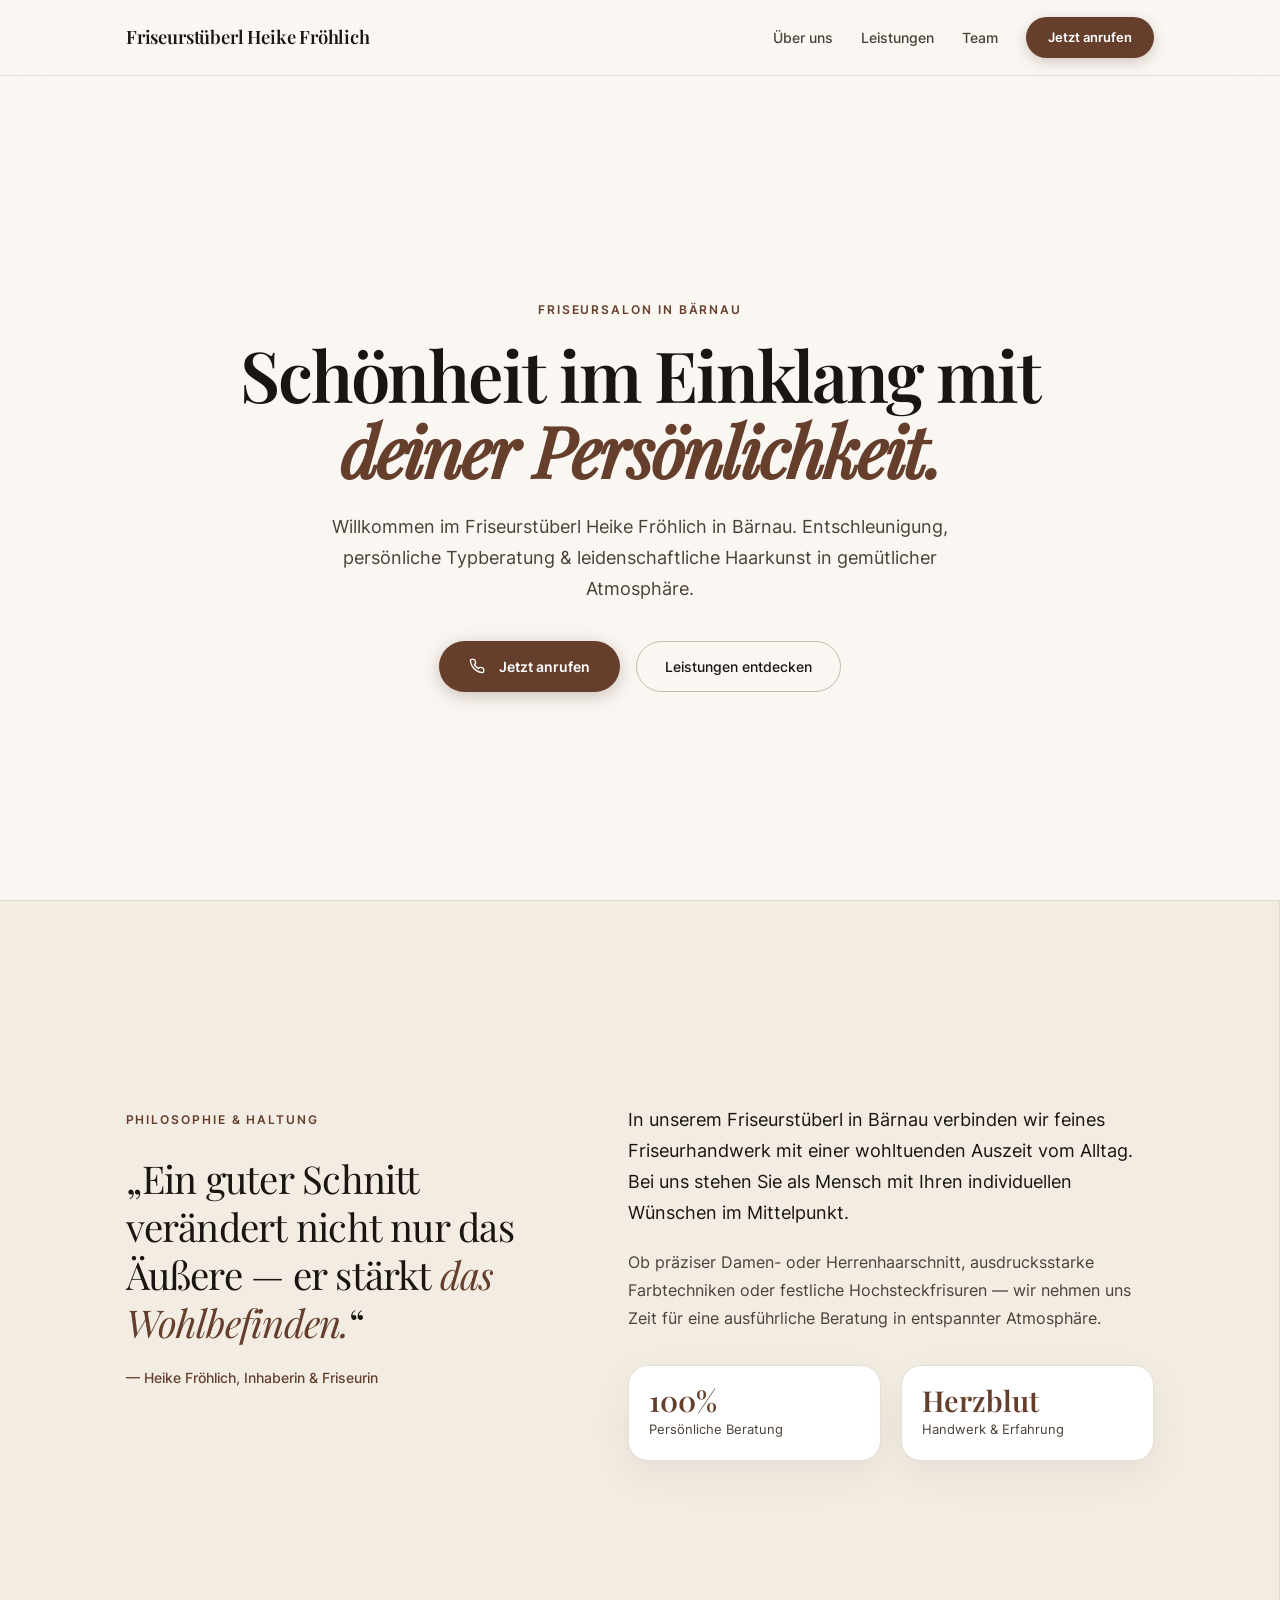
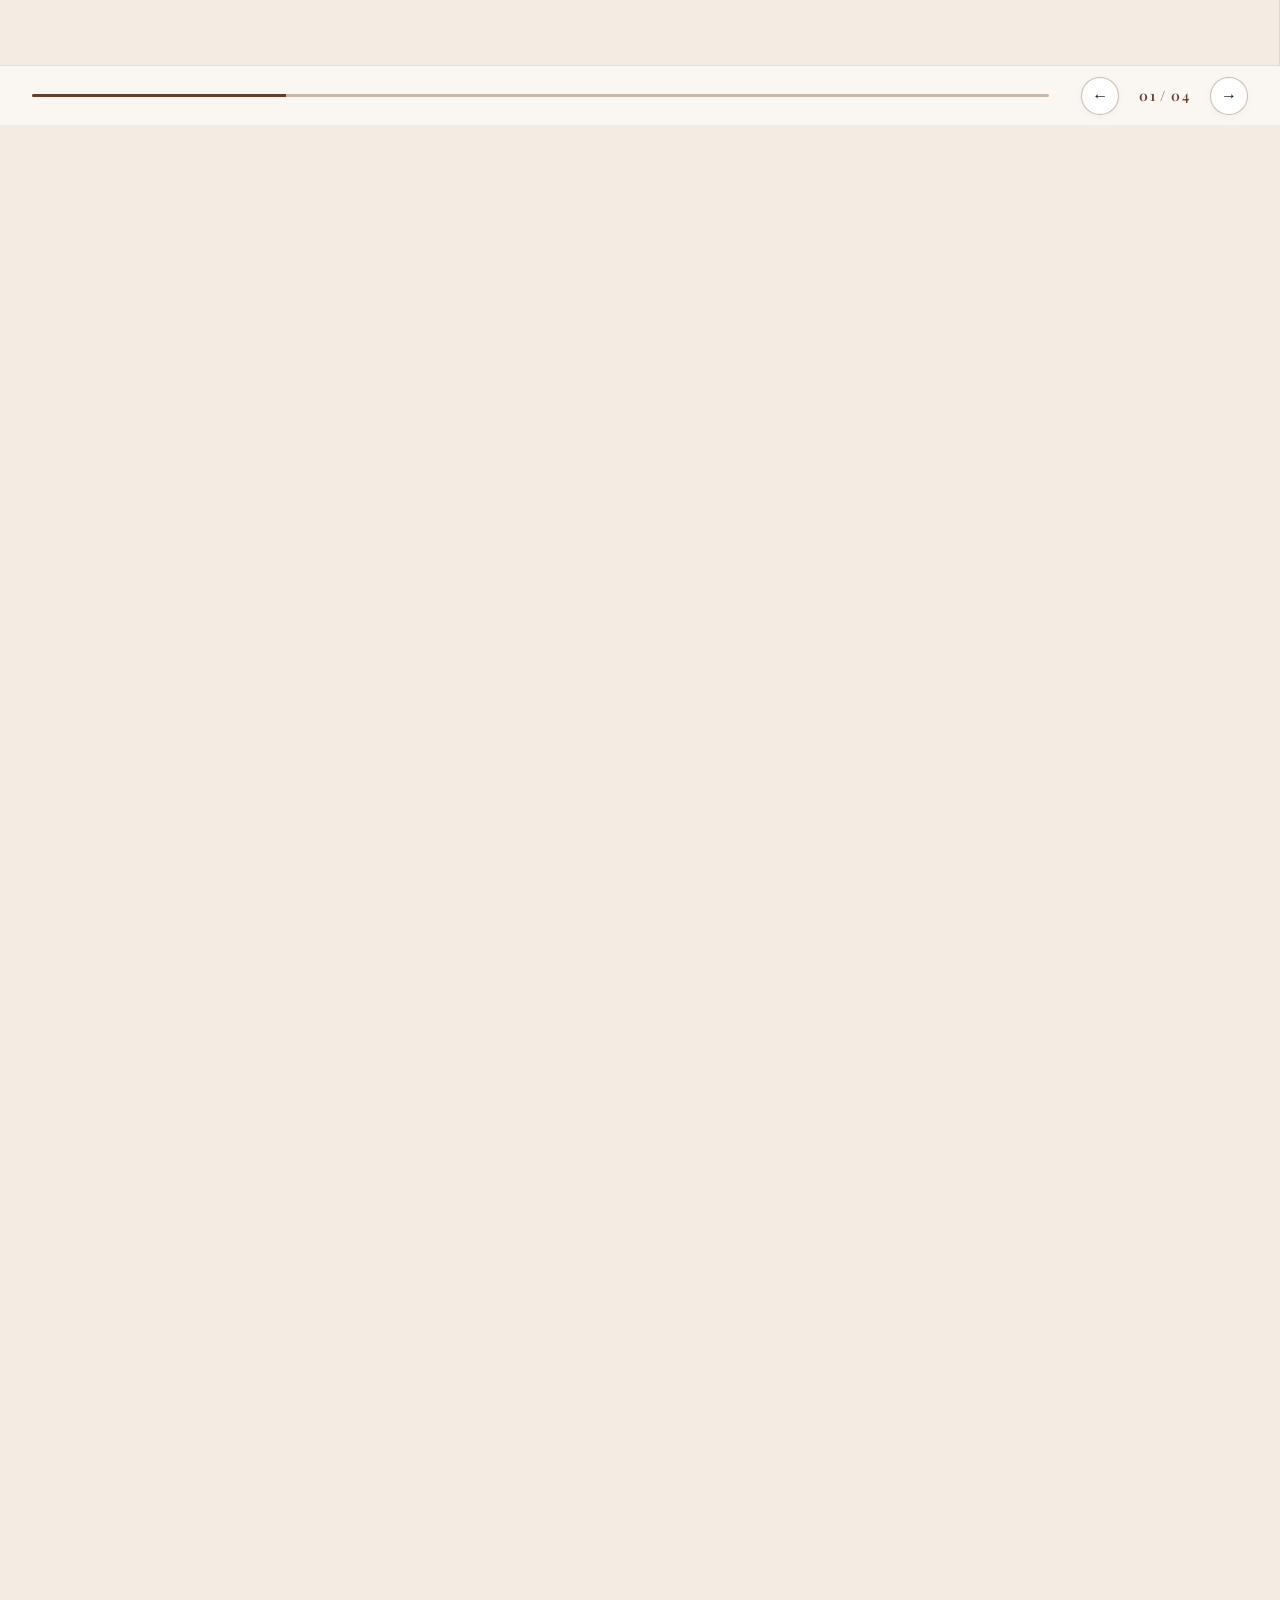
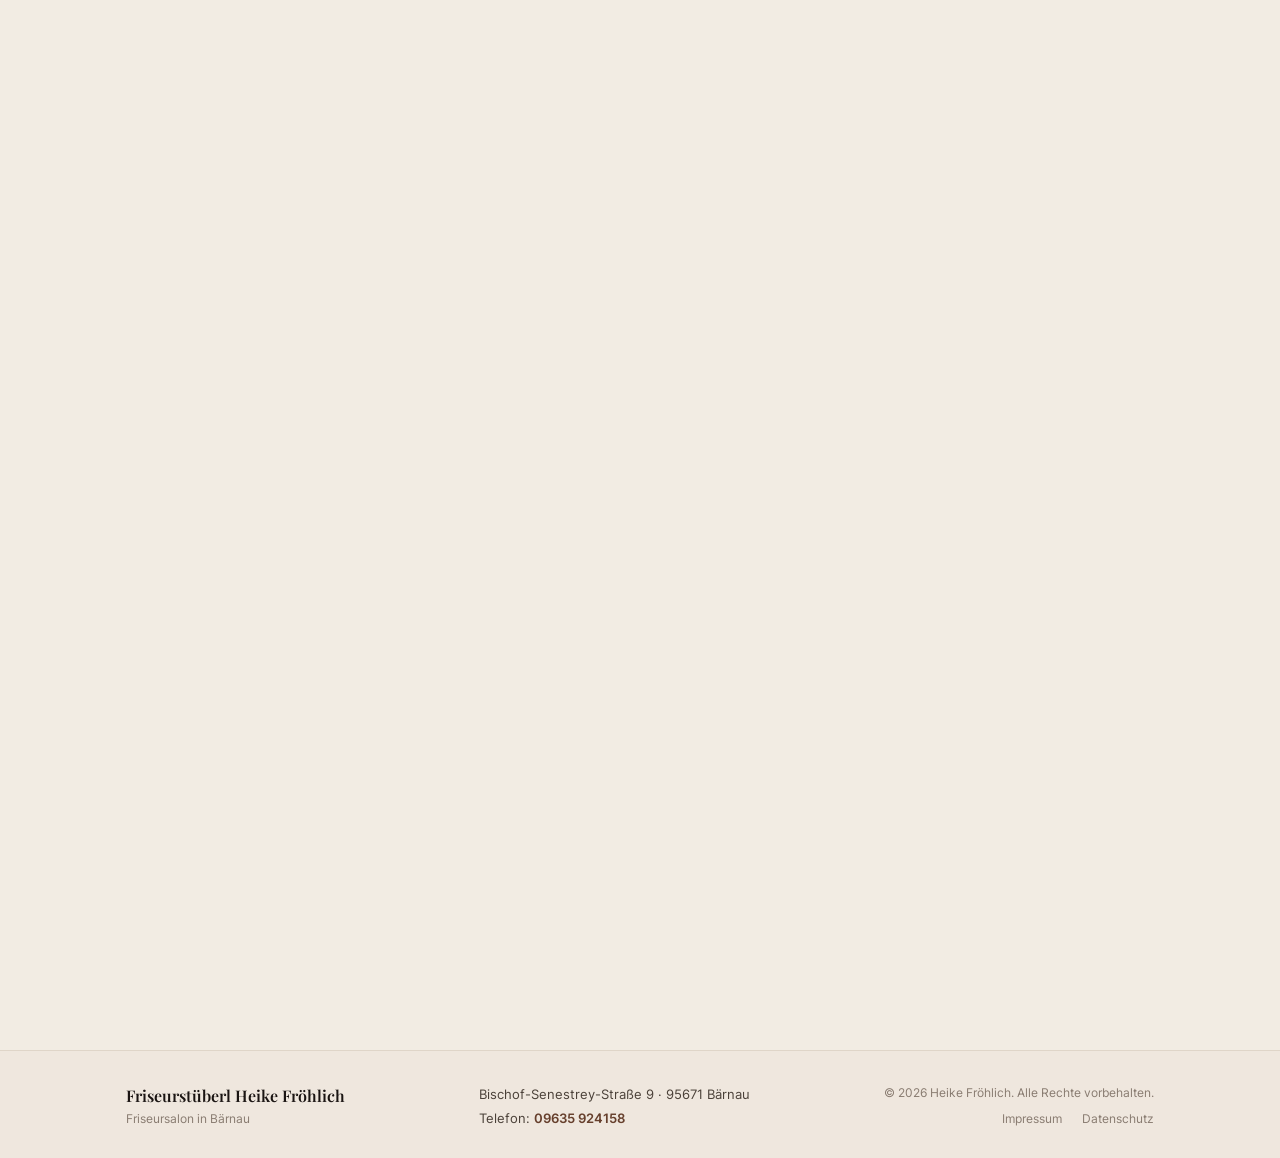
==== commit 9e29678a: "refactor(clean): remove emergency font overrides, clean @font-face rules, add WOFF2 preloading v=10." ====
--- a/index.html
+++ b/index.html
@@ -36,8 +36,10 @@
   }
   </script>
 
-  <link rel="preload" href="/style.min.css?v=9.0" as="style" />
-  <link rel="stylesheet" href="/style.min.css?v=9.0" />
+  <link rel="preload" href="/fonts/Inter-Regular.woff2" as="font" type="font/woff2" crossorigin="anonymous" />
+  <link rel="preload" href="/fonts/PlayfairDisplay-SemiBold.woff2" as="font" type="font/woff2" crossorigin="anonymous" />
+
+  <link rel="stylesheet" href="/style.min.css?v=10.0" />
 </head>
 
 <body>
--- a/style.min.css
+++ b/style.min.css
@@ -1 +1 @@
-@font-face{font-family:'Playfair Display';src:url('/fonts/PlayfairDisplay-Regular.woff2') format('woff2'),url('fonts/PlayfairDisplay-Regular.woff2') format('woff2');font-style:normal;font-weight:400;font-display:swap}@font-face{font-family:'Playfair Display';src:url('/fonts/PlayfairDisplay-Italic.woff2') format('woff2'),url('fonts/PlayfairDisplay-Italic.woff2') format('woff2');font-style:italic;font-weight:400;font-display:swap}@font-face{font-family:'Playfair Display';src:url('/fonts/PlayfairDisplay-SemiBold.woff2') format('woff2'),url('fonts/PlayfairDisplay-SemiBold.woff2') format('woff2');font-style:normal;font-weight:600;font-display:swap}@font-face{font-family:'Playfair Display';src:url('/fonts/PlayfairDisplay-Bold.woff2') format('woff2'),url('fonts/PlayfairDisplay-Bold.woff2') format('woff2');font-style:normal;font-weight:700;font-display:swap}@font-face{font-family:'Inter';src:url('/fonts/Inter-Regular.woff2') format('woff2'),url('fonts/Inter-Regular.woff2') format('woff2');font-style:normal;font-weight:400;font-display:swap}@font-face{font-family:'Inter';src:url('/fonts/Inter-Medium.woff2') format('woff2'),url('fonts/Inter-Medium.woff2') format('woff2');font-style:normal;font-weight:500;font-display:swap}@font-face{font-family:'Inter';src:url('/fonts/Inter-SemiBold.woff2') format('woff2'),url('fonts/Inter-SemiBold.woff2') format('woff2');font-style:normal;font-weight:600;font-display:swap}@font-face{font-family:'Inter';src:url('/fonts/Inter-Bold.woff2') format('woff2'),url('fonts/Inter-Bold.woff2') format('woff2');font-style:normal;font-weight:700;font-display:swap}:root{--bg:#FAF7F3;--bg-subtle:#F2ECE3;--surface:#FFFFFF;--surface-hover:#FDFBF8;--surface-trans:rgba(255,255,255,0.88);--border:rgba(212,198,183,0.55);--border-strong:rgba(182,164,146,0.75);--border-focus:#663F2C;--text-head:#1A1412;--text-body:#4A4038;--text-muted:#887B70;--accent:#663F2C;--accent-hover:#4E2E1F;--accent-soft:rgba(102,63,44,0.08);--font-serif:'Playfair Display',Georgia,serif;--font-sans:'Inter',-apple-system,BlinkMacSystemFont,sans-serif;--font-heading:'Playfair Display',Georgia,serif;--font-body:'Inter',-apple-system,BlinkMacSystemFont,sans-serif;--font-primary:'Inter',-apple-system,BlinkMacSystemFont,sans-serif;--r-card:1.25rem;--r-full:9999px;--ease-out:cubic-bezier(0.16,1,0.3,1);--shadow:0 14px 40px rgba(26,20,18,0.06),0 2px 8px rgba(0,0,0,0.02);--shadow-lg:0 22px 55px rgba(26,20,18,0.1)}*,*::before,*::after{box-sizing:border-box;margin:0;padding:0}html{scroll-behavior:smooth;font-size:16px}body{font-family:'Inter',sans-serif !important;font-size:1rem;line-height:1.65;color:var(--text-body);background-color:var(--bg);-webkit-font-smoothing:antialiased;-moz-osx-font-smoothing:grayscale;overflow-x:hidden}a{color:inherit;text-decoration:none}ul,ol{list-style:none}address{font-style:normal}button{cursor:pointer;border:none;background:none;font:inherit}img{display:block;max-width:100%;height:auto}.container,.hero-asymmetric-grid > *,.editorial-split > *,.team-cards-grid > *,.services-clean-grid > *,.boutique-contact-layout > *{min-width:0}:focus-visible{outline:2px solid var(--accent);outline-offset:3px;border-radius:4px}.hp-field{position:absolute;left:-9999px;width:0;height:0;overflow:hidden;visibility:hidden;pointer-events:none}.container{width:100%;max-width:1140px;margin-inline:auto;padding-inline:clamp(1.25rem,5vw,3.5rem)}.header{position:sticky;top:0;z-index:100;height:76px;display:flex;align-items:center;background:#FAF7F3;background:rgba(250,247,243,0.88);backdrop-filter:blur(20px) saturate(180%);-webkit-backdrop-filter:blur(20px) saturate(180%);border-bottom:1px solid var(--border)}.header-row{display:flex;align-items:center;justify-content:space-between;gap:1.5rem}.logo{display:flex;align-items:center;gap:0.75rem;transition:opacity 0.2s}.logo:hover{opacity:0.85}.logo-name{font-family:var(--font-serif);font-size:1.15rem;font-weight:600;color:var(--text-head);letter-spacing:-0.01em;white-space:nowrap}.main-nav{display:flex;align-items:center;gap:1.75rem}.nav-link{font-size:0.875rem;font-weight:500;color:var(--text-body);position:relative;padding:4px 0;transition:color 0.2s}.nav-link::after{content:'';position:absolute;bottom:0;left:0;width:0;height:1.5px;background:var(--accent);transition:width 0.25s var(--ease-out)}.nav-link:hover{color:var(--text-head)}.nav-link:hover::after,.nav-link.active::after{width:100%}.nav-link.active{color:var(--text-head)}.nav-cta{padding:10px 22px;background:var(--accent);color:#ffffff;font-size:0.825rem;font-weight:600;border-radius:var(--r-full);transition:background 0.2s,transform 0.15s,box-shadow 0.2s;box-shadow:0 4px 14px rgba(107,66,52,0.28);white-space:nowrap}.nav-cta:hover{background:var(--accent-hover);transform:translateY(-1px);box-shadow:0 6px 20px rgba(107,66,52,0.38)}.burger{display:none;flex-direction:column;gap:5px;width:36px;height:36px;justify-content:center}.burger span{display:block;height:1.5px;width:100%;background:var(--text-head);border-radius:var(--r-full);transition:transform 0.25s var(--ease-out),opacity 0.2s}.burger[aria-expanded="true"] span:nth-child(1){transform:translateY(6.5px) rotate(45deg)}.burger[aria-expanded="true"] span:nth-child(2){opacity:0}.burger[aria-expanded="true"] span:nth-child(3){transform:translateY(-6.5px) rotate(-45deg)}.btn-primary{display:inline-flex;align-items:center;justify-content:center;gap:0.5rem;padding:14px 30px;background:var(--accent);color:#ffffff;font-family:var(--font-sans);font-size:0.875rem;font-weight:600;border-radius:var(--r-full);border:none;cursor:pointer;transition:background 0.2s,transform 0.15s,box-shadow 0.2s;box-shadow:0 4px 18px rgba(107,66,52,0.3);white-space:nowrap}.btn-primary:hover{background:var(--accent-hover);transform:translateY(-2px);box-shadow:0 8px 26px rgba(107,66,52,0.42)}.btn-ghost{display:inline-flex;align-items:center;justify-content:center;padding:13px 28px;background:transparent;color:var(--text-head);font-size:0.875rem;font-weight:500;border-radius:var(--r-full);border:1.5px solid var(--border-strong);transition:border-color 0.2s,color 0.2s,transform 0.15s}.btn-ghost:hover{border-color:var(--accent);color:var(--accent);transform:translateY(-2px)}.section{padding-block:clamp(4rem,10vh,7rem)}.section-bordered{border-top:1px solid var(--border);border-bottom:1px solid var(--border);background:var(--bg-subtle)}.section-head{margin-bottom:3rem}.section-tag{display:inline-block;font-size:0.75rem;font-weight:600;letter-spacing:0.16em;text-transform:uppercase;color:var(--accent);margin-bottom:0.75rem}h2{font-family:var(--font-serif);font-size:clamp(2rem,4.5vw,3.2rem);font-weight:600;letter-spacing:-0.02em;line-height:1.15;color:var(--text-head)}h2 em{font-style:italic;color:var(--accent)}.section-desc{font-size:1rem;color:var(--text-body);max-width:560px;margin-top:0.75rem}.hero-editorial{min-height:calc(100vh - 76px);display:flex;align-items:center;padding-block:2rem}.hero-asymmetric-grid{display:grid;grid-template-columns:1fr;gap:2.5rem;align-items:center}@media (min-width:992px){.hero-asymmetric-grid{grid-template-columns:1fr 1fr;gap:4rem}}.hero-editorial-title{font-family:var(--font-serif);font-size:clamp(2.5rem,5.5vw,4.5rem);font-weight:600;letter-spacing:-0.03em;line-height:1.08;color:var(--text-head);margin-bottom:1.5rem}.hero-editorial-title em{font-style:italic;color:var(--accent)}.hero-editorial-teaser{font-size:1.05rem;color:var(--text-body);line-height:1.75;margin-bottom:2rem;max-width:520px}.hero-editorial-actions{display:flex;flex-wrap:wrap;gap:1rem}.media-frame{position:relative;border-radius:var(--r-card);overflow:hidden;border:1px solid var(--border);box-shadow:var(--shadow);aspect-ratio:4/3;max-height:420px;width:100%}.media-img{width:100%;height:100%;object-fit:cover;object-position:center 30%;transition:transform 0.7s var(--ease-out)}.media-frame:hover .media-img{transform:scale(1.05)}.media-overlay-badge{position:absolute;bottom:1.25rem;left:1.25rem;background:rgba(245,242,238,0.95);backdrop-filter:blur(12px);-webkit-backdrop-filter:blur(12px);border:1px solid var(--border-strong);padding:0.875rem 1.25rem;border-radius:0.875rem;display:flex;flex-direction:column}.badge-num{font-family:var(--font-serif);font-size:1.2rem;font-weight:600;color:var(--text-head);line-height:1}.badge-lbl{font-size:0.75rem;color:var(--text-body);margin-top:2px}.editorial-split{display:grid;grid-template-columns:1fr;gap:2.5rem}@media (min-width:900px){.editorial-split{grid-template-columns:1fr 1.2fr;gap:4rem;align-items:start}}.split-left{align-self:start}.sticky-statement{font-family:var(--font-serif);font-size:clamp(1.6rem,3vw,2.4rem);font-weight:400;line-height:1.25;color:var(--text-head);margin-top:0.75rem;position:relative}.sticky-statement em{font-style:italic;color:var(--accent)}.statement-signature{font-size:0.875rem;color:var(--accent);font-weight:500;margin-top:1.25rem}.narrative-lead{font-size:1.1rem;color:var(--text-head);line-height:1.75;margin-bottom:1.25rem}.narrative-body{font-size:0.975rem;color:var(--text-body);line-height:1.8;margin-bottom:2rem}.stats-row{display:grid;grid-template-columns:1fr 1fr;gap:1.25rem}.stat-card{background:var(--surface);border:1px solid var(--border);border-radius:var(--r-card);padding:1.25rem;display:flex;flex-direction:column;gap:0.25rem;box-shadow:var(--shadow)}.stat-big{font-family:var(--font-serif);font-size:1.8rem;font-weight:600;color:var(--accent);line-height:1}.stat-label{font-size:0.8rem;color:var(--text-body)}.horizontal-panel .section-head{margin-bottom:1.25rem}.services-clean-grid{display:grid;grid-template-columns:1fr;gap:1.25rem}@media (min-width:640px){.services-clean-grid{grid-template-columns:repeat(2,1fr)}}@media (min-width:900px){.services-clean-grid{grid-template-columns:repeat(3,1fr);gap:0.875rem}}.service-card-clean{background:var(--surface);border:1px solid var(--border);border-radius:var(--r-card);padding:1.15rem 1.25rem;display:flex;flex-direction:column;justify-content:space-between;gap:0.625rem;box-shadow:var(--shadow);transition:transform 0.25s var(--ease-out),border-color 0.25s var(--ease-out)}.service-card-clean:hover{transform:translateY(-3px);border-color:var(--accent)}.service-card-tag{font-size:0.7rem;font-weight:600;letter-spacing:0.1em;text-transform:uppercase;color:var(--accent);background:var(--accent-soft);padding:3px 9px;border-radius:var(--r-full);align-self:flex-start}.service-card-clean h3{font-family:var(--font-serif);font-size:1.05rem;font-weight:600;color:var(--text-head);line-height:1.25}.service-card-desc{font-size:0.825rem;color:var(--text-body);line-height:1.45}.service-card-footer{display:flex;align-items:baseline;justify-content:space-between;gap:0.5rem;padding-top:0.625rem;border-top:1px solid var(--border);margin-top:auto}.service-price{font-family:var(--font-serif);font-size:1.15rem;font-weight:600;color:var(--accent)}.team-cards-grid{display:grid;grid-template-columns:1fr;gap:1.25rem}@media (min-width:768px){.team-cards-grid{grid-template-columns:1fr 1fr}}.bespoke-team-card{background:var(--surface);border:1px solid var(--border);border-radius:var(--r-card);overflow:hidden;box-shadow:var(--shadow);transition:transform 0.3s var(--ease-out),border-color 0.3s var(--ease-out)}.bespoke-team-card:hover{transform:translateY(-4px);border-color:var(--accent)}.team-media-wrap{position:relative;aspect-ratio:16/9;max-height:200px;overflow:hidden;background:var(--bg-subtle)}.team-media-wrap--silhouette,.team-media-wrap--placeholder{display:flex;align-items:center;justify-content:center;background:linear-gradient(180deg,#EEF0F2 0%,#D8DCE0 100%);border-bottom:1px solid var(--border)}.team-silhouette-icon{width:64px;height:64px;color:#9CA3AF;transition:transform 0.3s var(--ease-out),color 0.3s var(--ease-out)}.bespoke-team-card:hover .team-silhouette-icon{transform:scale(1.08);color:#6B7280}.team-meta{padding:1.25rem 1.35rem 1.5rem;display:flex;flex-direction:column;gap:0.25rem}.team-meta h3{font-family:var(--font-serif);font-size:1.15rem;font-weight:600;color:var(--text-head)}.team-role{font-size:0.75rem;font-weight:600;text-transform:uppercase;letter-spacing:0.08em;color:var(--accent)}.team-detail{font-size:0.825rem;color:var(--text-body);line-height:1.5;margin-top:0.15rem}.boutique-contact-layout{display:grid;grid-template-columns:1fr;gap:3rem}@media (min-width:900px){.boutique-contact-layout{grid-template-columns:1fr 1.1fr;gap:4.5rem;align-items:start}}.contact-editorial-left{display:flex;flex-direction:column;gap:1.5rem}.contact-lead-text{font-size:1rem;color:var(--text-body);line-height:1.7}.direct-phone-block{display:flex;flex-direction:column;gap:0.25rem;background:var(--surface);border:1px solid var(--border);border-radius:var(--r-card);padding:1.25rem 1.5rem;box-shadow:var(--shadow);transition:border-color 0.2s,transform 0.15s}.direct-phone-block:hover{border-color:var(--accent);transform:translateY(-2px)}.phone-label-sm{font-size:0.75rem;color:var(--text-muted);text-transform:uppercase;letter-spacing:0.08em}.phone-number-lg{font-family:var(--font-serif);font-size:1.4rem;font-weight:600;color:var(--text-head)}.phone-sub{font-size:0.78rem;color:var(--accent)}.opening-hours-minimal{background:var(--surface);border:1px solid var(--border);border-radius:var(--r-card);padding:1.25rem 1.5rem;box-shadow:var(--shadow)}.opening-hours-minimal h4{font-size:0.78rem;font-weight:600;text-transform:uppercase;letter-spacing:0.1em;color:var(--text-muted);margin-bottom:0.875rem}.opening-hours-minimal ul{display:flex;flex-direction:column;gap:0.5rem}.opening-hours-minimal li{display:flex;justify-content:space-between;font-size:0.85rem;color:var(--text-body)}.hl-day span:last-child{color:var(--accent);font-weight:600}.privacy-link{color:var(--accent);text-decoration:underline;text-underline-offset:2px}.footer{background:#EFE7DE;border-top:1px solid var(--border);padding-block:2rem 1.75rem}.footer-grid{display:flex;align-items:center;justify-content:space-between;flex-wrap:wrap;gap:1.5rem 2rem}.footer-brand-title{font-family:var(--font-serif);font-size:1rem;font-weight:600;color:var(--text-head)}.footer-tagline{font-size:0.78rem;color:var(--text-muted)}.footer-address-text{font-style:normal;display:flex;flex-direction:column;gap:0.15rem;font-size:0.825rem;color:var(--text-body)}.footer-phone a{color:var(--accent);font-weight:600;transition:color 0.2s}.footer-phone a:hover{color:var(--accent-hover)}.footer-col-meta{display:flex;flex-direction:column;align-items:flex-end;gap:0.35rem}.footer-copy{font-size:0.78rem;color:var(--text-muted)}.footer-links{display:flex;gap:1.25rem}.footer-links a{font-size:0.78rem;color:var(--text-muted);transition:color 0.2s}.footer-links a:hover{color:var(--text-head)}@media (max-width:768px){.footer-grid{flex-direction:column;align-items:flex-start}.footer-col-meta{align-items:flex-start;padding-top:0.75rem;border-top:1px solid var(--border);width:100%}}.js-reveal,.js-stagger{opacity:1;transform:none}body.js-enabled .js-reveal:not(.visible),body.js-enabled .js-stagger:not(.visible){opacity:0;transform:translateY(42px) scale(0.985)}.js-reveal.visible,.js-stagger.visible{opacity:1 !important;transform:translateY(0) scale(1) !important;transition:opacity 1.15s cubic-bezier(0.16,1,0.3,1),transform 1.15s cubic-bezier(0.16,1,0.3,1)}body.js-enabled .media-frame .media-img,body.js-enabled .team-media-wrap .team-img{transition:transform 1.4s cubic-bezier(0.16,1,0.3,1),filter 1.2s cubic-bezier(0.16,1,0.3,1)}body.js-enabled .media-frame:not(.visible) .media-img,body.js-enabled .team-media-wrap:not(.visible) .team-img{transform:scale(1.1);filter:blur(2px)}body.js-enabled .media-frame.visible .media-img,body.js-enabled .team-media-wrap.visible .team-img{transform:scale(1);filter:blur(0)}.mobile-drawer{display:none}@media (max-width:899px){.burger{display:flex;z-index:10001}.main-nav{display:none !important}.mobile-drawer{display:flex;position:fixed;top:0;left:0;right:0;bottom:0;inset:0;width:100vw;height:100vh;height:100dvh;flex-direction:column;justify-content:space-between;background:rgba(236,231,226,0.78);backdrop-filter:blur(28px) saturate(180%);-webkit-backdrop-filter:blur(28px) saturate(180%);padding:1.5rem 1.75rem 2.25rem;z-index:10000;opacity:0;visibility:hidden;transform:scale(0.98);transition:opacity 0.35s cubic-bezier(0.16,1,0.3,1),transform 0.35s cubic-bezier(0.16,1,0.3,1),visibility 0.35s ease}.mobile-drawer.open{opacity:1;visibility:visible;transform:scale(1)}.mobile-drawer-header{display:flex;align-items:center;justify-content:space-between;padding-bottom:1.25rem;border-bottom:1px solid var(--border)}.mobile-drawer-brand{font-family:var(--font-serif);font-size:1.2rem;font-weight:600;color:var(--text-head)}.mobile-drawer-close{background:transparent;border:none;font-size:2.2rem;line-height:1;color:var(--text-head);cursor:pointer;padding:0.25rem 0.5rem;transition:transform 0.2s}.mobile-drawer-close:hover{transform:scale(1.1)}.mobile-drawer-body{display:flex;flex-direction:column;justify-content:center;gap:0.5rem;margin-block:auto;padding-block:1rem}.mobile-nav-link{display:block;font-family:var(--font-serif);font-size:1.75rem;font-weight:500;color:var(--text-head);padding-block:0.875rem;border-bottom:1px solid var(--border);transition:color 0.25s var(--ease-out),padding-left 0.25s var(--ease-out)}.mobile-nav-link:hover,.mobile-nav-link:focus{color:var(--accent);padding-left:0.5rem}.mobile-nav-cta{margin-top:1.75rem;width:100%;text-align:center;padding:16px 24px;font-size:1rem}.mobile-drawer-footer{padding-top:1.25rem;border-top:1px solid var(--border);display:flex;flex-direction:column;gap:0.35rem}.mobile-drawer-address{font-size:0.85rem;color:var(--text-body)}.mobile-drawer-phone{font-size:0.85rem;color:var(--text-muted)}.mobile-drawer-phone a{color:var(--accent);font-weight:600}}.horizontal-pin-container{position:relative;height:550vh;background:var(--bg-subtle);border-top:1px solid var(--border)}.horizontal-sticky-box{position:sticky;top:76px;height:calc(100vh - 76px);width:100vw;max-width:100%;overflow:hidden;display:flex;flex-direction:column}.horizontal-scroll-track{display:flex;flex-wrap:nowrap;width:400vw;height:calc(100% - 60px);will-change:transform;transition:transform 0.08s var(--ease-out)}.horizontal-panel{width:100vw;height:100%;flex-shrink:0;box-sizing:border-box;display:flex;align-items:center;padding-block:clamp(1rem,3vh,2.5rem);border-right:1px solid var(--border);overflow-y:hidden}.horizontal-panel .container{width:100%;max-width:1140px}.horizontal-nav-bar{height:60px;width:100%;background:rgba(250,247,243,0.94);backdrop-filter:blur(16px);-webkit-backdrop-filter:blur(16px);border-top:1px solid var(--border);padding:0 2rem;display:flex;align-items:center;justify-content:space-between;gap:2rem;box-sizing:border-box;z-index:50;margin-top:auto}.horizontal-progress{flex:1;height:3px;background:var(--border-strong);border-radius:var(--r-full);overflow:hidden}.horizontal-progress-fill{height:100%;width:25%;background:var(--accent);transition:width 0.2s var(--ease-out)}.horizontal-controls{display:flex;align-items:center;gap:1.25rem}.h-nav-btn{width:38px;height:38px;border-radius:50%;border:1px solid var(--border-strong);background:var(--surface);color:var(--text-head);display:flex;align-items:center;justify-content:center;font-size:1rem;cursor:pointer;box-shadow:0 2px 8px rgba(0,0,0,0.04);transition:all 0.2s}.h-nav-btn:hover{border-color:var(--accent);color:var(--accent);transform:translateY(-2px)}.h-step-indicator{font-family:var(--font-serif);font-size:0.875rem;color:var(--accent);letter-spacing:0.1em;font-weight:600}.subpage-hero{padding-top:clamp(2.5rem,6vh,4.5rem);padding-bottom:clamp(2rem,5vh,3.5rem);background:var(--bg)}.subpage-hero-content{display:flex;flex-direction:column;align-items:flex-start;max-width:800px}.back-link{display:inline-flex;align-items:center;font-size:0.85rem;font-weight:500;color:var(--accent);margin-bottom:1.25rem;transition:transform 0.2s}.back-link:hover{transform:translateX(-3px)}.subpage-hero h1{font-family:var(--font-serif);font-size:clamp(2.2rem,4.5vw,3.5rem);font-weight:600;color:var(--text-head);letter-spacing:-0.02em;margin-top:0.5rem;margin-bottom:0.75rem}.subpage-lead{font-size:1.1rem;color:var(--text-body);line-height:1.6}.legal-content-grid{display:flex;flex-direction:column;gap:2rem;max-width:860px}.legal-card{background:var(--surface);border:1px solid var(--border);border-radius:var(--r-card);padding:clamp(1.5rem,4%,2.25rem);box-shadow:var(--shadow)}.legal-card h2{font-family:var(--font-serif);font-size:1.4rem;font-weight:600;color:var(--text-head);margin-bottom:1rem}.legal-card p{font-size:0.95rem;color:var(--text-body);line-height:1.7;margin-bottom:1rem}.legal-card p:last-child{margin-bottom:0}.legal-list{margin-top:0.75rem;margin-bottom:1rem;display:flex;flex-direction:column;gap:0.75rem;padding-left:0}.legal-list li{position:relative;padding-left:1.5rem;font-size:0.925rem;color:var(--text-body);line-height:1.65}.legal-list li::before{content:"•";position:absolute;left:0.25rem;color:var(--accent);font-weight:bold}.legal-address{line-height:1.8 !important}.loader{position:fixed;inset:0;z-index:9999;background:var(--bg);display:flex;align-items:center;justify-content:center;transition:opacity 0.5s var(--ease-out),visibility 0.5s var(--ease-out)}.loader.loaded{opacity:0;visibility:hidden;pointer-events:none}.loader-content{display:flex;flex-direction:column;align-items:center;gap:1.25rem}.silver-scissors-anim{width:64px;height:64px;display:flex;align-items:center;justify-content:center}.silver-scissors-svg{width:100%;height:100%;filter:drop-shadow(0 4px 10px rgba(0,0,0,0.08))}.blade-left{transform-origin:32px 32px;animation:snipLeft 0.65s ease-in-out infinite alternate}.blade-right{transform-origin:32px 32px;animation:snipRight 0.65s ease-in-out infinite alternate}@keyframes snipLeft{0%{transform:rotate(-20deg)}100%{transform:rotate(5deg)}}@keyframes snipRight{0%{transform:rotate(20deg)}100%{transform:rotate(-5deg)}}.loader-brand{font-family:var(--font-serif);font-size:1.1rem;font-weight:600;color:var(--text-head);letter-spacing:-0.01em}.loader-line-track{width:140px;height:3px;background:var(--border-strong);border-radius:var(--r-full);overflow:hidden}.loader-line-fill{height:100%;width:0%;background:var(--accent);animation:loaderProgress 1.1s var(--ease-out) forwards}@keyframes loaderProgress{0%{width:0%}50%{width:70%}100%{width:100%}}@media (max-width:899px){html,body{overflow-x:hidden !important;width:100% !important;max-width:100% !important}.horizontal-pin-container{height:auto !important;background:transparent !important;border-top:none !important;overflow-x:hidden !important;width:100% !important;max-width:100% !important;position:relative !important}.horizontal-sticky-box{position:relative !important;top:0 !important;height:auto !important;overflow:visible !important;width:100% !important;max-width:100% !important}.horizontal-scroll-track{display:flex !important;flex-direction:column !important;width:100% !important;max-width:100% !important;height:auto !important;transform:none !important}.horizontal-panel{width:100% !important;max-width:100% !important;height:auto !important;padding-block:clamp(2.5rem,5vh,4.5rem) !important;border-right:none !important;border-bottom:1px solid var(--border) !important;overflow-y:visible !important;overflow-x:hidden !important;box-sizing:border-box !important}.horizontal-panel .container{width:100% !important;max-width:100% !important;box-sizing:border-box !important}.horizontal-nav-bar{display:none !important}.hero-editorial{padding-block:2.5rem 3.5rem;min-height:auto}.hero-editorial-title{font-size:clamp(2.1rem,7vw,3.2rem)}.hero-editorial-teaser{font-size:0.975rem}.media-frame{aspect-ratio:16/11;max-height:320px;width:100%}.services-clean-grid{grid-template-columns:1fr;gap:1.25rem;width:100%}.team-cards-grid{grid-template-columns:1fr;gap:1.5rem;width:100%}.mobile-drawer.open ~ .mobile-float-call{opacity:0 !important;pointer-events:none !important}}@media (max-width:480px){.container{padding-inline:1.25rem}.hero-editorial-actions{flex-direction:column;width:100%}.hero-editorial-actions .btn-primary,.hero-editorial-actions .btn-ghost{width:100%;text-align:center}.subpage-hero h1{font-size:2rem}.legal-card{padding:1.25rem}.media-overlay-badge{padding:0.65rem 0.95rem;bottom:0.85rem;left:0.85rem}.badge-num{font-size:1rem}.badge-lbl{font-size:0.7rem}}.pricing-notice-banner{background:var(--surface);border:1px solid var(--border-strong);border-radius:var(--r-card);padding:1.15rem 1.35rem;margin-bottom:1.25rem;display:flex;align-items:center;gap:1rem;box-shadow:var(--shadow)}.notice-icon{font-size:1.5rem;line-height:1;flex-shrink:0}.notice-text strong{display:block;font-family:var(--font-serif);font-size:1.05rem;color:var(--text-head);margin-bottom:0.15rem}.notice-text p{font-size:0.85rem;color:var(--text-body);line-height:1.45;margin:0}.boutique-call-only-layout{width:100%}.call-hero-card{background:var(--surface);border:1px solid var(--border);border-radius:var(--r-card);padding:clamp(1.75rem,5%,3rem);box-shadow:var(--shadow);display:flex;flex-direction:column;gap:1.75rem}.call-lead-text{font-size:1.05rem;color:var(--text-body);line-height:1.7}.direct-call-cta{display:flex;align-items:center;gap:1.25rem;background:var(--accent);color:#ffffff;padding:1.25rem 1.75rem;border-radius:var(--r-card);text-decoration:none;box-shadow:0 8px 24px rgba(107,66,52,0.32);transition:background 0.25s,transform 0.2s,box-shadow 0.25s}.direct-call-cta:hover{background:var(--accent-hover);transform:translateY(-2px);box-shadow:0 12px 32px rgba(107,66,52,0.42)}.call-icon-circle{width:52px;height:52px;border-radius:50%;background:rgba(255,255,255,0.18);display:flex;align-items:center;justify-content:center;flex-shrink:0}.call-icon-circle svg{stroke:#ffffff}.call-info{display:flex;flex-direction:column;gap:0.15rem}.call-lbl{font-size:0.75rem;text-transform:uppercase;letter-spacing:0.1em;opacity:0.85}.call-number{font-family:var(--font-serif);font-size:clamp(1.5rem,3.5vw,2.1rem);font-weight:700;line-height:1.1;letter-spacing:-0.01em}.call-sub{font-size:0.78rem;opacity:0.85}.salon-details-grid{display:grid;grid-template-columns:1fr;gap:1.25rem}@media (min-width:640px){.salon-details-grid{grid-template-columns:1fr 1fr}}.detail-box{background:var(--bg);border:1px solid var(--border);border-radius:0.875rem;padding:1.25rem 1.5rem}.detail-box h4{font-size:0.78rem;font-weight:600;text-transform:uppercase;letter-spacing:0.1em;color:var(--accent);margin-bottom:0.75rem}.detail-box ul{display:flex;flex-direction:column;gap:0.4rem}.detail-box li{display:flex;justify-content:space-between;font-size:0.85rem;color:var(--text-body)}.address-p{font-size:0.9rem;color:var(--text-body);line-height:1.6;margin-bottom:0.75rem}.map-link{font-size:0.825rem;font-weight:600;color:var(--accent);text-decoration:underline}.mobile-float-call{display:none}@media (max-width:899px){.mobile-float-call{display:flex;align-items:center;gap:0.6rem;position:fixed;bottom:1.25rem;left:1.25rem;z-index:9998;background:#6B4234;color:#ffffff;padding:0.75rem 1.25rem;border-radius:9999px;font-family:var(--font-sans);font-size:0.875rem;font-weight:600;letter-spacing:0.01em;text-decoration:none;box-shadow:0 10px 28px rgba(107,66,52,0.45),0 2px 8px rgba(0,0,0,0.2);border:1.5px solid rgba(255,255,255,0.25);transition:transform 0.2s cubic-bezier(0.2,0.8,0.2,1);animation:floatCallPulse 3s infinite ease-in-out}.mobile-float-call:active{transform:scale(0.94)}.mobile-float-call svg{flex-shrink:0;stroke:#ffffff}}@keyframes floatCallPulse{0%,100%{box-shadow:0 10px 28px rgba(107,66,52,0.45),0 0 0 0 rgba(107,66,52,0.4)}50%{box-shadow:0 12px 32px rgba(107,66,52,0.55),0 0 0 8px rgba(107,66,52,0)}}+@font-face{font-family:'Playfair Display';src:url('/fonts/PlayfairDisplay-Regular.woff2') format('woff2');font-style:normal;font-weight:400;font-display:swap}@font-face{font-family:'Playfair Display';src:url('/fonts/PlayfairDisplay-Italic.woff2') format('woff2');font-style:italic;font-weight:400;font-display:swap}@font-face{font-family:'Playfair Display';src:url('/fonts/PlayfairDisplay-SemiBold.woff2') format('woff2');font-style:normal;font-weight:600;font-display:swap}@font-face{font-family:'Playfair Display';src:url('/fonts/PlayfairDisplay-Bold.woff2') format('woff2');font-style:normal;font-weight:700;font-display:swap}@font-face{font-family:'Inter';src:url('/fonts/Inter-Regular.woff2') format('woff2');font-style:normal;font-weight:400;font-display:swap}@font-face{font-family:'Inter';src:url('/fonts/Inter-Medium.woff2') format('woff2');font-style:normal;font-weight:500;font-display:swap}@font-face{font-family:'Inter';src:url('/fonts/Inter-SemiBold.woff2') format('woff2');font-style:normal;font-weight:600;font-display:swap}@font-face{font-family:'Inter';src:url('/fonts/Inter-Bold.woff2') format('woff2');font-style:normal;font-weight:700;font-display:swap}:root{--bg:#FAF7F3;--bg-subtle:#F2ECE3;--surface:#FFFFFF;--surface-hover:#FDFBF8;--surface-trans:rgba(255,255,255,0.88);--border:rgba(212,198,183,0.55);--border-strong:rgba(182,164,146,0.75);--border-focus:#663F2C;--text-head:#1A1412;--text-body:#4A4038;--text-muted:#887B70;--accent:#663F2C;--accent-hover:#4E2E1F;--accent-soft:rgba(102,63,44,0.08);--font-serif:'Playfair Display',Georgia,'Times New Roman',serif;--font-sans:'Inter',-apple-system,BlinkMacSystemFont,'Segoe UI',Roboto,sans-serif;--r-card:1.25rem;--r-full:9999px;--ease-out:cubic-bezier(0.16,1,0.3,1);--shadow:0 14px 40px rgba(26,20,18,0.06),0 2px 8px rgba(0,0,0,0.02);--shadow-lg:0 22px 55px rgba(26,20,18,0.1)}*,*::before,*::after{box-sizing:border-box;margin:0;padding:0}html{scroll-behavior:smooth;font-size:16px}body{font-family:var(--font-sans);font-size:1rem;line-height:1.65;color:var(--text-body);background-color:var(--bg);-webkit-font-smoothing:antialiased;-moz-osx-font-smoothing:grayscale;overflow-x:hidden}a{color:inherit;text-decoration:none}ul,ol{list-style:none}address{font-style:normal}button{cursor:pointer;border:none;background:none;font:inherit}img{display:block;max-width:100%;height:auto}.container,.hero-asymmetric-grid>*,.editorial-split>*,.team-cards-grid>*,.services-clean-grid>*,.boutique-contact-layout>*{min-width:0}:focus-visible{outline:2px solid var(--accent);outline-offset:3px;border-radius:4px}.hp-field{position:absolute;left:-9999px;width:0;height:0;overflow:hidden;visibility:hidden;pointer-events:none}.container{width:100%;max-width:1140px;margin-inline:auto;padding-inline:clamp(1.25rem,5vw,3.5rem)}.header{position:sticky;top:0;z-index:100;height:76px;display:flex;align-items:center;background:#FAF7F3;background:rgba(250,247,243,0.88);backdrop-filter:blur(20px) saturate(180%);-webkit-backdrop-filter:blur(20px) saturate(180%);border-bottom:1px solid var(--border)}.header-row{display:flex;align-items:center;justify-content:space-between;gap:1.5rem}.logo{display:flex;align-items:center;gap:0.75rem;transition:opacity 0.2s}.logo:hover{opacity:0.85}.logo-name{font-family:var(--font-serif);font-size:1.15rem;font-weight:600;color:var(--text-head);letter-spacing:-0.01em;white-space:nowrap}.main-nav{display:flex;align-items:center;gap:1.75rem}.nav-link{font-size:0.875rem;font-weight:500;color:var(--text-body);position:relative;padding:4px 0;transition:color 0.2s}.nav-link::after{content:'';position:absolute;bottom:0;left:0;width:0;height:1.5px;background:var(--accent);transition:width 0.25s var(--ease-out)}.nav-link:hover{color:var(--text-head)}.nav-link:hover::after,.nav-link.active::after{width:100%}.nav-link.active{color:var(--text-head)}.nav-cta{padding:10px 22px;background:var(--accent);color:#ffffff;font-size:0.825rem;font-weight:600;border-radius:var(--r-full);transition:background 0.2s,transform 0.15s,box-shadow 0.2s;box-shadow:0 4px 14px rgba(107,66,52,0.28);white-space:nowrap}.nav-cta:hover{background:var(--accent-hover);transform:translateY(-1px);box-shadow:0 6px 20px rgba(107,66,52,0.38)}.burger{display:none;flex-direction:column;gap:5px;width:36px;height:36px;justify-content:center}.burger span{display:block;height:1.5px;width:100%;background:var(--text-head);border-radius:var(--r-full);transition:transform 0.25s var(--ease-out),opacity 0.2s}.burger[aria-expanded="true"] span:nth-child(1){transform:translateY(6.5px) rotate(45deg)}.burger[aria-expanded="true"] span:nth-child(2){opacity:0}.burger[aria-expanded="true"] span:nth-child(3){transform:translateY(-6.5px) rotate(-45deg)}.btn-primary{display:inline-flex;align-items:center;justify-content:center;gap:0.5rem;padding:14px 30px;background:var(--accent);color:#ffffff;font-family:var(--font-sans);font-size:0.875rem;font-weight:600;border-radius:var(--r-full);border:none;cursor:pointer;transition:background 0.2s,transform 0.15s,box-shadow 0.2s;box-shadow:0 4px 18px rgba(107,66,52,0.3);white-space:nowrap}.btn-primary:hover{background:var(--accent-hover);transform:translateY(-2px);box-shadow:0 8px 26px rgba(107,66,52,0.42)}.btn-ghost{display:inline-flex;align-items:center;justify-content:center;padding:13px 28px;background:transparent;color:var(--text-head);font-size:0.875rem;font-weight:500;border-radius:var(--r-full);border:1.5px solid var(--border-strong);transition:border-color 0.2s,color 0.2s,transform 0.15s}.btn-ghost:hover{border-color:var(--accent);color:var(--accent);transform:translateY(-2px)}.section{padding-block:clamp(4rem,10vh,7rem)}.section-bordered{border-top:1px solid var(--border);border-bottom:1px solid var(--border);background:var(--bg-subtle)}.section-head{margin-bottom:3rem}.section-tag{display:inline-block;font-size:0.75rem;font-weight:600;letter-spacing:0.16em;text-transform:uppercase;color:var(--accent);margin-bottom:0.75rem}h2{font-family:var(--font-serif);font-size:clamp(2rem,4.5vw,3.2rem);font-weight:600;letter-spacing:-0.02em;line-height:1.15;color:var(--text-head)}h2 em{font-style:italic;color:var(--accent)}.section-desc{font-size:1rem;color:var(--text-body);max-width:560px;margin-top:0.75rem}.hero-editorial{min-height:calc(100vh - 76px);display:flex;align-items:center;justify-content:center;padding-block:4rem 3rem;text-align:center}.hero-editorial-text{max-width:820px;margin-inline:auto;display:flex;flex-direction:column;align-items:center;text-align:center}.hero-tag{margin-bottom:1rem}.hero-editorial-title{font-family:var(--font-serif);font-size:clamp(2.5rem,5.5vw,4.5rem);font-weight:600;letter-spacing:-0.03em;line-height:1.08;color:var(--text-head);margin-bottom:1.5rem}.hero-editorial-title em{font-style:italic;color:var(--accent)}.hero-editorial-teaser{font-size:1.1rem;color:var(--text-body);line-height:1.75;margin-bottom:2.25rem;max-width:620px;margin-inline:auto}.hero-editorial-actions{display:flex;flex-wrap:wrap;justify-content:center;gap:1rem}.media-frame{position:relative;border-radius:var(--r-card);overflow:hidden;border:1px solid var(--border);box-shadow:var(--shadow);aspect-ratio:4/3;max-height:420px;width:100%}.media-img{width:100%;height:100%;object-fit:cover;object-position:center 30%;transition:transform 0.7s var(--ease-out)}.media-frame:hover .media-img{transform:scale(1.05)}.media-overlay-badge{position:absolute;bottom:1.25rem;left:1.25rem;background:rgba(245,242,238,0.95);backdrop-filter:blur(12px);-webkit-backdrop-filter:blur(12px);border:1px solid var(--border-strong);padding:0.875rem 1.25rem;border-radius:0.875rem;display:flex;flex-direction:column}.badge-num{font-family:var(--font-serif);font-size:1.2rem;font-weight:600;color:var(--text-head);line-height:1}.badge-lbl{font-size:0.75rem;color:var(--text-body);margin-top:2px}.editorial-split{display:grid;grid-template-columns:1fr;gap:2.5rem}@media (min-width:900px){.editorial-split{grid-template-columns:1fr 1.2fr;gap:4rem;align-items:start}}.split-left{align-self:start}.sticky-statement{font-family:var(--font-serif);font-size:clamp(1.6rem,3vw,2.4rem);font-weight:400;line-height:1.25;color:var(--text-head);margin-top:0.75rem;position:relative}.sticky-statement em{font-style:italic;color:var(--accent)}.statement-signature{font-size:0.875rem;color:var(--accent);font-weight:500;margin-top:1.25rem}.narrative-lead{font-size:1.1rem;color:var(--text-head);line-height:1.75;margin-bottom:1.25rem}.narrative-body{font-size:0.975rem;color:var(--text-body);line-height:1.8;margin-bottom:2rem}.stats-row{display:grid;grid-template-columns:1fr 1fr;gap:1.25rem}.stat-card{background:var(--surface);border:1px solid var(--border);border-radius:var(--r-card);padding:1.25rem;display:flex;flex-direction:column;gap:0.25rem;box-shadow:var(--shadow)}.stat-big{font-family:var(--font-serif);font-size:1.8rem;font-weight:600;color:var(--accent);line-height:1}.stat-label{font-size:0.8rem;color:var(--text-body)}.horizontal-panel .section-head{margin-bottom:1.25rem}.services-clean-grid{display:grid;grid-template-columns:1fr;gap:1.25rem}@media (min-width:640px){.services-clean-grid{grid-template-columns:repeat(2,1fr)}}@media (min-width:900px){.services-clean-grid{grid-template-columns:repeat(3,1fr);gap:0.875rem}}.service-card-clean{background:var(--surface);border:1px solid var(--border);border-radius:var(--r-card);padding:1.15rem 1.25rem;display:flex;flex-direction:column;justify-content:space-between;gap:0.625rem;box-shadow:var(--shadow);transition:transform 0.25s var(--ease-out),border-color 0.25s var(--ease-out)}.service-card-clean:hover{transform:translateY(-3px);border-color:var(--accent)}.service-card-tag{font-size:0.7rem;font-weight:600;letter-spacing:0.1em;text-transform:uppercase;color:var(--accent);background:var(--accent-soft);padding:3px 9px;border-radius:var(--r-full);align-self:flex-start}.service-card-clean h3{font-family:var(--font-serif);font-size:1.05rem;font-weight:600;color:var(--text-head);line-height:1.25}.service-card-desc{font-size:0.825rem;color:var(--text-body);line-height:1.45}.service-card-footer{display:flex;align-items:baseline;justify-content:space-between;gap:0.5rem;padding-top:0.625rem;border-top:1px solid var(--border);margin-top:auto}.service-price{font-family:var(--font-serif);font-size:1.15rem;font-weight:600;color:var(--accent)}.team-cards-grid{display:grid;grid-template-columns:1fr;gap:1.25rem}@media (min-width:768px){.team-cards-grid{grid-template-columns:1fr 1fr}}.bespoke-team-card{background:var(--surface);border:1px solid var(--border);border-radius:var(--r-card);overflow:hidden;box-shadow:var(--shadow);transition:transform 0.3s var(--ease-out),border-color 0.3s var(--ease-out)}.bespoke-team-card:hover{transform:translateY(-4px);border-color:var(--accent)}.team-media-wrap{position:relative;aspect-ratio:16/9;max-height:200px;overflow:hidden;background:var(--bg-subtle)}.team-media-wrap--silhouette,.team-media-wrap--placeholder{display:flex;align-items:center;justify-content:center;background:linear-gradient(180deg,#EEF0F2 0%,#D8DCE0 100%);border-bottom:1px solid var(--border)}.team-silhouette-icon{width:64px;height:64px;color:#9CA3AF;transition:transform 0.3s var(--ease-out),color 0.3s var(--ease-out)}.bespoke-team-card:hover .team-silhouette-icon{transform:scale(1.08);color:#6B7280}.team-meta{padding:1.25rem 1.35rem 1.5rem;display:flex;flex-direction:column;gap:0.25rem}.team-meta h3{font-family:var(--font-serif);font-size:1.15rem;font-weight:600;color:var(--text-head)}.team-role{font-size:0.75rem;font-weight:600;text-transform:uppercase;letter-spacing:0.08em;color:var(--accent)}.team-detail{font-size:0.825rem;color:var(--text-body);line-height:1.5;margin-top:0.15rem}.boutique-contact-layout{display:grid;grid-template-columns:1fr;gap:3rem}@media (min-width:900px){.boutique-contact-layout{grid-template-columns:1fr 1.1fr;gap:4.5rem;align-items:start}}.contact-editorial-left{display:flex;flex-direction:column;gap:1.5rem}.contact-lead-text{font-size:1rem;color:var(--text-body);line-height:1.7}.direct-phone-block{display:flex;flex-direction:column;gap:0.25rem;background:var(--surface);border:1px solid var(--border);border-radius:var(--r-card);padding:1.25rem 1.5rem;box-shadow:var(--shadow);transition:border-color 0.2s,transform 0.15s}.direct-phone-block:hover{border-color:var(--accent);transform:translateY(-2px)}.phone-label-sm{font-size:0.75rem;color:var(--text-muted);text-transform:uppercase;letter-spacing:0.08em}.phone-number-lg{font-family:var(--font-serif);font-size:1.4rem;font-weight:600;color:var(--text-head)}.phone-sub{font-size:0.78rem;color:var(--accent)}.opening-hours-minimal{background:var(--surface);border:1px solid var(--border);border-radius:var(--r-card);padding:1.25rem 1.5rem;box-shadow:var(--shadow)}.opening-hours-minimal h4{font-size:0.78rem;font-weight:600;text-transform:uppercase;letter-spacing:0.1em;color:var(--text-muted);margin-bottom:0.875rem}.opening-hours-minimal ul{display:flex;flex-direction:column;gap:0.5rem}.opening-hours-minimal li{display:flex;justify-content:space-between;font-size:0.85rem;color:var(--text-body)}.hl-day span:last-child{color:var(--accent);font-weight:600}.privacy-link{color:var(--accent);text-decoration:underline;text-underline-offset:2px}.footer{background:#EFE7DE;border-top:1px solid var(--border);padding-block:2rem 1.75rem}.footer-grid{display:flex;align-items:center;justify-content:space-between;flex-wrap:wrap;gap:1.5rem 2rem}.footer-brand-title{font-family:var(--font-serif);font-size:1rem;font-weight:600;color:var(--text-head)}.footer-tagline{font-size:0.78rem;color:var(--text-muted)}.footer-address-text{font-style:normal;display:flex;flex-direction:column;gap:0.15rem;font-size:0.825rem;color:var(--text-body)}.footer-phone a{color:var(--accent);font-weight:600;transition:color 0.2s}.footer-phone a:hover{color:var(--accent-hover)}.footer-col-meta{display:flex;flex-direction:column;align-items:flex-end;gap:0.35rem}.footer-copy{font-size:0.78rem;color:var(--text-muted)}.footer-links{display:flex;gap:1.25rem}.footer-links a{font-size:0.78rem;color:var(--text-muted);transition:color 0.2s}.footer-links a:hover{color:var(--text-head)}@media (max-width:768px){.footer-grid{flex-direction:column;align-items:flex-start}.footer-col-meta{align-items:flex-start;padding-top:0.75rem;border-top:1px solid var(--border);width:100%}}.js-reveal,.js-stagger{opacity:1;transform:none}body.js-enabled .js-reveal:not(.visible),body.js-enabled .js-stagger:not(.visible){opacity:0;transform:translateY(42px) scale(0.985)}.js-reveal.visible,.js-stagger.visible{opacity:1 !important;transform:translateY(0) scale(1) !important;transition:opacity 1.15s cubic-bezier(0.16,1,0.3,1),transform 1.15s cubic-bezier(0.16,1,0.3,1)}body.js-enabled .media-frame .media-img,body.js-enabled .team-media-wrap .team-img{transition:transform 1.4s cubic-bezier(0.16,1,0.3,1),filter 1.2s cubic-bezier(0.16,1,0.3,1)}body.js-enabled .media-frame:not(.visible) .media-img,body.js-enabled .team-media-wrap:not(.visible) .team-img{transform:scale(1.1);filter:blur(2px)}body.js-enabled .media-frame.visible .media-img,body.js-enabled .team-media-wrap.visible .team-img{transform:scale(1);filter:blur(0)}.mobile-drawer{display:none}@media (max-width:899px){.burger{display:flex;z-index:10001}.main-nav{display:none !important}.mobile-drawer{display:flex;position:fixed;top:0;left:0;right:0;bottom:0;inset:0;width:100vw;height:100vh;height:100dvh;flex-direction:column;justify-content:space-between;background:rgba(236,231,226,0.78);backdrop-filter:blur(28px) saturate(180%);-webkit-backdrop-filter:blur(28px) saturate(180%);padding:1.5rem 1.75rem 2.25rem;z-index:10000;opacity:0;visibility:hidden;transform:scale(0.98);transition:opacity 0.35s cubic-bezier(0.16,1,0.3,1),transform 0.35s cubic-bezier(0.16,1,0.3,1),visibility 0.35s ease}.mobile-drawer.open{opacity:1;visibility:visible;transform:scale(1)}.mobile-drawer-header{display:flex;align-items:center;justify-content:space-between;padding-bottom:1.25rem;border-bottom:1px solid var(--border)}.mobile-drawer-brand{font-family:var(--font-serif);font-size:1.2rem;font-weight:600;color:var(--text-head)}.mobile-drawer-close{background:transparent;border:none;font-size:2.2rem;line-height:1;color:var(--text-head);cursor:pointer;padding:0.25rem 0.5rem;transition:transform 0.2s}.mobile-drawer-close:hover{transform:scale(1.1)}.mobile-drawer-body{display:flex;flex-direction:column;justify-content:center;gap:0.5rem;margin-block:auto;padding-block:1rem}.mobile-nav-link{display:block;font-family:var(--font-serif);font-size:1.75rem;font-weight:500;color:var(--text-head);padding-block:0.875rem;border-bottom:1px solid var(--border);transition:color 0.25s var(--ease-out),padding-left 0.25s var(--ease-out)}.mobile-nav-link:hover,.mobile-nav-link:focus{color:var(--accent);padding-left:0.5rem}.mobile-nav-cta{margin-top:1.75rem;width:100%;text-align:center;padding:16px 24px;font-size:1rem}.mobile-drawer-footer{padding-top:1.25rem;border-top:1px solid var(--border);display:flex;flex-direction:column;gap:0.35rem}.mobile-drawer-address{font-size:0.85rem;color:var(--text-body)}.mobile-drawer-phone{font-size:0.85rem;color:var(--text-muted)}.mobile-drawer-phone a{color:var(--accent);font-weight:600}}.horizontal-pin-container{position:relative;height:550vh;background:var(--bg-subtle);border-top:1px solid var(--border)}.horizontal-sticky-box{position:sticky;top:76px;height:calc(100vh - 76px);width:100vw;max-width:100%;overflow:hidden;display:flex;flex-direction:column}.horizontal-scroll-track{display:flex;flex-wrap:nowrap;width:400vw;height:calc(100% - 60px);will-change:transform;transition:transform 0.08s var(--ease-out)}.horizontal-panel{width:100vw;height:100%;flex-shrink:0;box-sizing:border-box;display:flex;align-items:center;padding-block:clamp(1rem,3vh,2.5rem);border-right:1px solid var(--border);overflow-y:hidden}.horizontal-panel .container{width:100%;max-width:1140px}.horizontal-nav-bar{height:60px;width:100%;background:rgba(250,247,243,0.94);backdrop-filter:blur(16px);-webkit-backdrop-filter:blur(16px);border-top:1px solid var(--border);padding:0 2rem;display:flex;align-items:center;justify-content:space-between;gap:2rem;box-sizing:border-box;z-index:50;margin-top:auto}.horizontal-progress{flex:1;height:3px;background:var(--border-strong);border-radius:var(--r-full);overflow:hidden}.horizontal-progress-fill{height:100%;width:25%;background:var(--accent);transition:width 0.2s var(--ease-out)}.horizontal-controls{display:flex;align-items:center;gap:1.25rem}.h-nav-btn{width:38px;height:38px;border-radius:50%;border:1px solid var(--border-strong);background:var(--surface);color:var(--text-head);display:flex;align-items:center;justify-content:center;font-size:1rem;cursor:pointer;box-shadow:0 2px 8px rgba(0,0,0,0.04);transition:all 0.2s}.h-nav-btn:hover{border-color:var(--accent);color:var(--accent);transform:translateY(-2px)}.h-step-indicator{font-family:var(--font-serif);font-size:0.875rem;color:var(--accent);letter-spacing:0.1em;font-weight:600}.subpage-hero{padding-top:clamp(2.5rem,6vh,4.5rem);padding-bottom:clamp(2rem,5vh,3.5rem);background:var(--bg)}.subpage-hero-content{display:flex;flex-direction:column;align-items:flex-start;max-width:800px}.back-link{display:inline-flex;align-items:center;font-size:0.85rem;font-weight:500;color:var(--accent);margin-bottom:1.25rem;transition:transform 0.2s}.back-link:hover{transform:translateX(-3px)}.subpage-hero h1{font-family:var(--font-serif);font-size:clamp(2.2rem,4.5vw,3.5rem);font-weight:600;color:var(--text-head);letter-spacing:-0.02em;margin-top:0.5rem;margin-bottom:0.75rem}.subpage-lead{font-size:1.1rem;color:var(--text-body);line-height:1.6}.legal-content-grid{display:flex;flex-direction:column;gap:2rem;max-width:860px}.legal-card{background:var(--surface);border:1px solid var(--border);border-radius:var(--r-card);padding:clamp(1.5rem,4%,2.25rem);box-shadow:var(--shadow)}.legal-card h2{font-family:var(--font-serif);font-size:1.4rem;font-weight:600;color:var(--text-head);margin-bottom:1rem}.legal-card p{font-size:0.95rem;color:var(--text-body);line-height:1.7;margin-bottom:1rem}.legal-card p:last-child{margin-bottom:0}.legal-list{margin-top:0.75rem;margin-bottom:1rem;display:flex;flex-direction:column;gap:0.75rem;padding-left:0}.legal-list li{position:relative;padding-left:1.5rem;font-size:0.925rem;color:var(--text-body);line-height:1.65}.legal-list li::before{content:"•";position:absolute;left:0.25rem;color:var(--accent);font-weight:bold}.legal-address{line-height:1.8 !important}.loader{position:fixed;inset:0;z-index:9999;background:var(--bg);display:flex;align-items:center;justify-content:center;transition:opacity 0.5s var(--ease-out),visibility 0.5s var(--ease-out)}.loader.loaded{opacity:0;visibility:hidden;pointer-events:none}.loader-content{display:flex;flex-direction:column;align-items:center;gap:1.25rem}.silver-scissors-anim{width:64px;height:64px;display:flex;align-items:center;justify-content:center}.silver-scissors-svg{width:100%;height:100%;filter:drop-shadow(0 4px 10px rgba(0,0,0,0.08))}.blade-left{transform-origin:32px 32px;animation:snipLeft 0.65s ease-in-out infinite alternate}.blade-right{transform-origin:32px 32px;animation:snipRight 0.65s ease-in-out infinite alternate}@keyframes snipLeft{0%{transform:rotate(-20deg)}100%{transform:rotate(5deg)}}@keyframes snipRight{0%{transform:rotate(20deg)}100%{transform:rotate(-5deg)}}.loader-brand{font-family:var(--font-serif);font-size:1.1rem;font-weight:600;color:var(--text-head);letter-spacing:-0.01em}.loader-line-track{width:140px;height:3px;background:var(--border-strong);border-radius:var(--r-full);overflow:hidden}.loader-line-fill{height:100%;width:0%;background:var(--accent);animation:loaderProgress 1.1s var(--ease-out) forwards}@keyframes loaderProgress{0%{width:0%}50%{width:70%}100%{width:100%}}@media (max-width:899px){html,body{overflow-x:hidden !important;width:100% !important;max-width:100% !important}.horizontal-pin-container{height:auto !important;background:transparent !important;border-top:none !important;overflow-x:hidden !important;width:100% !important;max-width:100% !important;position:relative !important}.horizontal-sticky-box{position:relative !important;top:0 !important;height:auto !important;overflow:visible !important;width:100% !important;max-width:100% !important}.horizontal-scroll-track{display:flex !important;flex-direction:column !important;width:100% !important;max-width:100% !important;height:auto !important;transform:none !important}.horizontal-panel{width:100% !important;max-width:100% !important;height:auto !important;padding-block:clamp(2.5rem,5vh,4.5rem) !important;border-right:none !important;border-bottom:1px solid var(--border) !important;overflow-y:visible !important;overflow-x:hidden !important;box-sizing:border-box !important}.horizontal-panel .container{width:100% !important;max-width:100% !important;box-sizing:border-box !important}.horizontal-nav-bar{display:none !important}.hero-editorial{padding-block:2.5rem 3.5rem;min-height:auto}.hero-editorial-title{font-size:clamp(2.1rem,7vw,3.2rem)}.hero-editorial-teaser{font-size:0.975rem}.media-frame{aspect-ratio:16/11;max-height:320px;width:100%}.services-clean-grid{grid-template-columns:1fr;gap:1.25rem;width:100%}.team-cards-grid{grid-template-columns:1fr;gap:1.5rem;width:100%}.mobile-drawer.open~.mobile-float-call{opacity:0 !important;pointer-events:none !important}}@media (max-width:480px){.container{padding-inline:1.25rem}.hero-editorial-actions{flex-direction:column;width:100%}.hero-editorial-actions .btn-primary,.hero-editorial-actions .btn-ghost{width:100%;text-align:center}.subpage-hero h1{font-size:2rem}.legal-card{padding:1.25rem}.media-overlay-badge{padding:0.65rem 0.95rem;bottom:0.85rem;left:0.85rem}.badge-num{font-size:1rem}.badge-lbl{font-size:0.7rem}}.pricing-notice-banner{background:var(--surface);border:1px solid var(--border-strong);border-radius:var(--r-card);padding:1.15rem 1.35rem;margin-bottom:1.25rem;display:flex;align-items:center;gap:1rem;box-shadow:var(--shadow)}.notice-icon{font-size:1.5rem;line-height:1;flex-shrink:0}.notice-text strong{display:block;font-family:var(--font-serif);font-size:1.05rem;color:var(--text-head);margin-bottom:0.15rem}.notice-text p{font-size:0.85rem;color:var(--text-body);line-height:1.45;margin:0}.boutique-call-only-layout{width:100%}.call-hero-card{background:var(--surface);border:1px solid var(--border);border-radius:var(--r-card);padding:clamp(1.75rem,5%,3rem);box-shadow:var(--shadow);display:flex;flex-direction:column;gap:1.75rem}.call-lead-text{font-size:1.05rem;color:var(--text-body);line-height:1.7}.direct-call-cta{display:flex;align-items:center;gap:1.25rem;background:var(--accent);color:#ffffff;padding:1.25rem 1.75rem;border-radius:var(--r-card);text-decoration:none;box-shadow:0 8px 24px rgba(107,66,52,0.32);transition:background 0.25s,transform 0.2s,box-shadow 0.25s}.direct-call-cta:hover{background:var(--accent-hover);transform:translateY(-2px);box-shadow:0 12px 32px rgba(107,66,52,0.42)}.call-icon-circle{width:52px;height:52px;border-radius:50%;background:rgba(255,255,255,0.18);display:flex;align-items:center;justify-content:center;flex-shrink:0}.call-icon-circle svg{stroke:#ffffff}.call-info{display:flex;flex-direction:column;gap:0.15rem}.call-lbl{font-size:0.75rem;text-transform:uppercase;letter-spacing:0.1em;opacity:0.85}.call-number{font-family:var(--font-serif);font-size:clamp(1.5rem,3.5vw,2.1rem);font-weight:700;line-height:1.1;letter-spacing:-0.01em}.call-sub{font-size:0.78rem;opacity:0.85}.salon-details-grid{display:grid;grid-template-columns:1fr;gap:1.25rem}@media (min-width:640px){.salon-details-grid{grid-template-columns:1fr 1fr}}.detail-box{background:var(--bg);border:1px solid var(--border);border-radius:0.875rem;padding:1.25rem 1.5rem}.detail-box h4{font-size:0.78rem;font-weight:600;text-transform:uppercase;letter-spacing:0.1em;color:var(--accent);margin-bottom:0.75rem}.detail-box ul{display:flex;flex-direction:column;gap:0.4rem}.detail-box li{display:flex;justify-content:space-between;font-size:0.85rem;color:var(--text-body)}.address-p{font-size:0.9rem;color:var(--text-body);line-height:1.6;margin-bottom:0.75rem}.map-link{font-size:0.825rem;font-weight:600;color:var(--accent);text-decoration:underline}.mobile-float-call{display:none}@media (max-width:899px){.mobile-float-call{display:flex;align-items:center;gap:0.6rem;position:fixed;bottom:1.25rem;left:1.25rem;z-index:9998;background:#6B4234;color:#ffffff;padding:0.75rem 1.25rem;border-radius:9999px;font-family:var(--font-sans);font-size:0.875rem;font-weight:600;letter-spacing:0.01em;text-decoration:none;box-shadow:0 10px 28px rgba(107,66,52,0.45),0 2px 8px rgba(0,0,0,0.2);border:1.5px solid rgba(255,255,255,0.25);transition:transform 0.2s cubic-bezier(0.2,0.8,0.2,1);animation:floatCallPulse 3s infinite ease-in-out}.mobile-float-call:active{transform:scale(0.94)}.mobile-float-call svg{flex-shrink:0;stroke:#ffffff}}@keyframes floatCallPulse{0%,100%{box-shadow:0 10px 28px rgba(107,66,52,0.45),0 0 0 0 rgba(107,66,52,0.4)}50%{box-shadow:0 12px 32px rgba(107,66,52,0.55),0 0 0 8px rgba(107,66,52,0)}}
